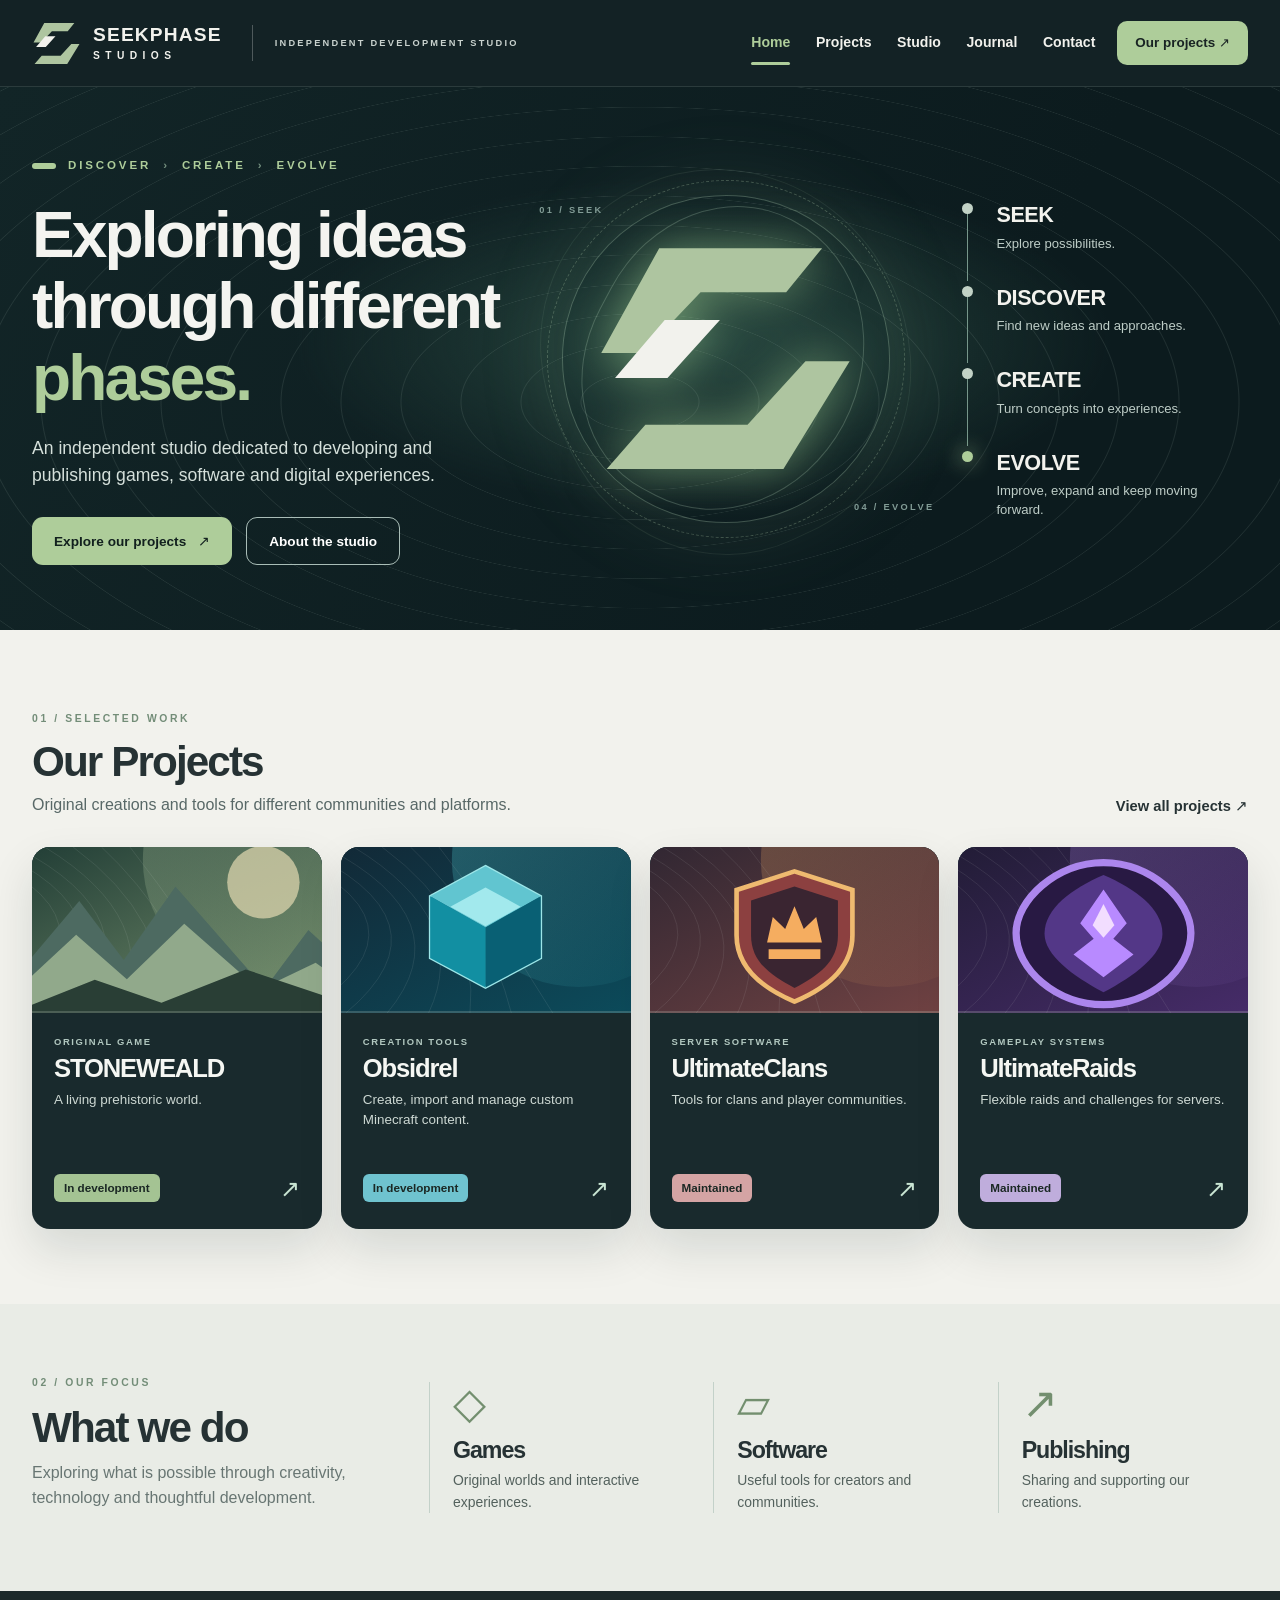
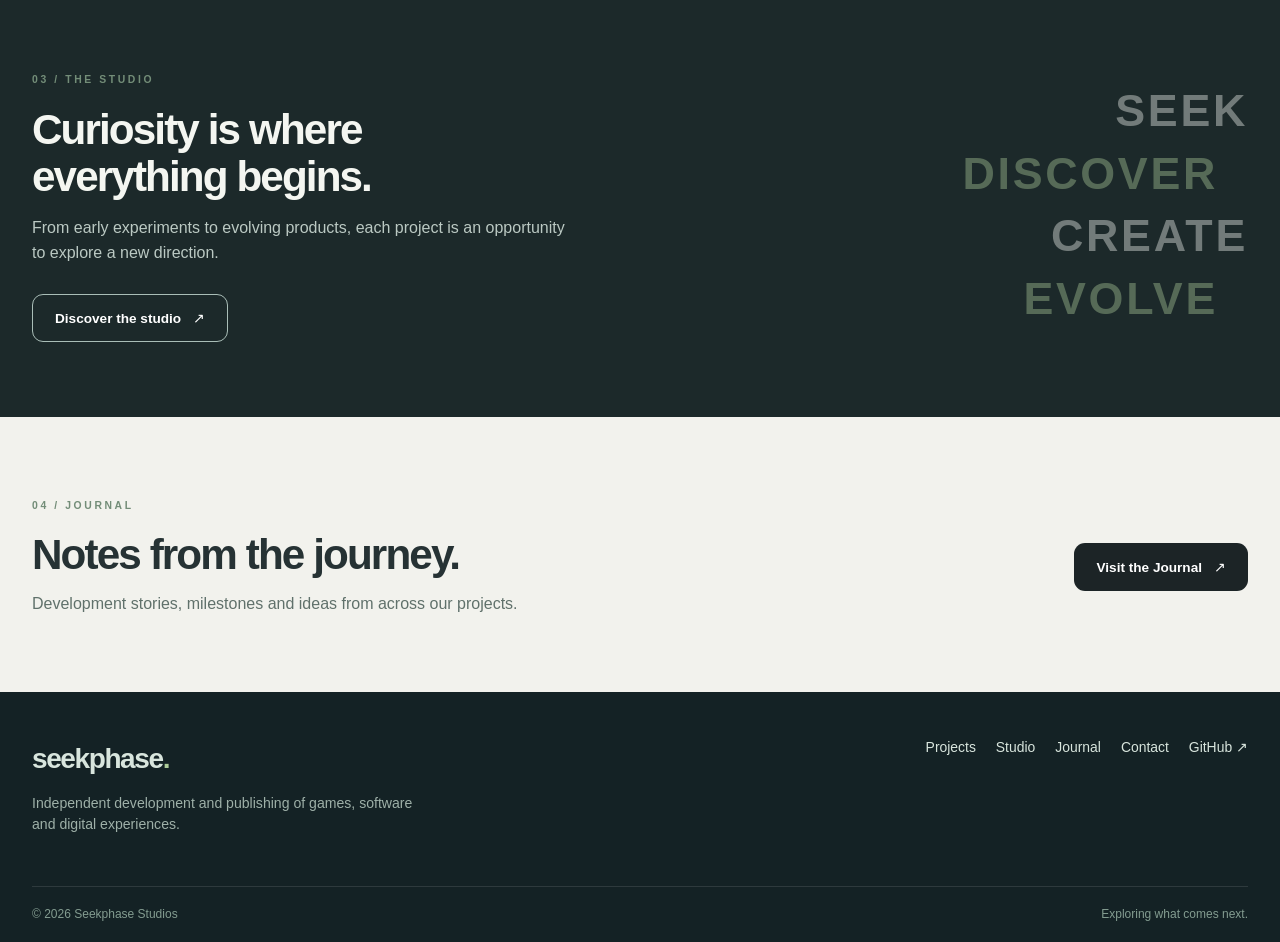
==== index.html @ a2072204 "Build the first Seekphase portfolio website" ====
<!doctype html>
<html lang="en">
<head>
  <meta charset="utf-8">
  <meta name="viewport" content="width=device-width, initial-scale=1">
  <meta name="theme-color" content="#1C2426">
  <meta name="description" content="Seekphase Studios is an independent studio developing and publishing games, software and digital experiences.">
  <title>Independent Game & Software Studio | Seekphase Studios</title>
  <link rel="icon" href="assets/icons/seekphase-mark.svg" type="image/svg+xml">
  <link rel="stylesheet" href="assets/css/style.css">
  <link rel="stylesheet" href="assets/css/animations.css">
  <link rel="stylesheet" href="assets/css/responsive.css">
  <script src="assets/js/main.js" defer></script>
</head>
<body>
  <a class="skip-link" href="#main">Skip to main content</a>
  <header class="site-header">
    <div class="container header-inner">
      <a class="brand" href="index.html" aria-label="Seekphase Studios — Home">
        <img class="brand-mark" src="assets/icons/seekphase-mark.svg" alt="" width="48" height="48">
        <span class="brand-type"><strong>SEEKPHASE</strong><small>STUDIOS</small></span>
      </a>
      <span class="header-divider" aria-hidden="true"></span>
      <span class="header-caption">INDEPENDENT DEVELOPMENT STUDIO</span>
      <button class="menu-toggle" type="button" aria-controls="site-navigation" aria-expanded="false" aria-label="Open navigation"><span></span><span></span><span></span></button>
      <nav id="site-navigation" class="site-nav" aria-label="Primary">
        <a href="index.html" aria-current="page">Home</a>
        <a href="projects.html" >Projects</a>
        <a href="studio.html" >Studio</a>
        <a href="journal.html" >Journal</a>
        <a href="contact.html" >Contact</a>
      </nav>
      <a class="header-action" href="projects.html">Our projects <span aria-hidden="true">↗</span></a>
    </div>
  </header>
  <main id="main"><section class="hero">
 <div class="hero-grid" aria-hidden="true"></div>
 <div class="container hero-inner">
   <div class="hero-copy reveal">
     <div class="eyebrow"><span class="eyebrow-line"></span> DISCOVER <b>›</b> CREATE <b>›</b> EVOLVE</div>
     <h1>Exploring ideas<br>through different<br><em>phases.</em></h1>
     <p>An independent studio dedicated to developing and publishing games, software and digital experiences.</p>
     <div class="button-row"><a class="button button-primary" href="projects.html">Explore our projects <span aria-hidden="true">↗</span></a><a class="button button-outline" href="studio.html">About the studio</a></div>
   </div>
   <div class="hero-art" aria-hidden="true">
     <div class="orbit orbit-one"></div><div class="orbit orbit-two"></div>
     <div class="phase-disc"><div class="phase-ring"></div><img src="assets/icons/seekphase-mark.svg" alt=""></div>
     <span class="hero-coordinate coord-one">01 / SEEK</span><span class="hero-coordinate coord-two">04 / EVOLVE</span>
   </div>
   <div class="hero-steps reveal" aria-label="The Seekphase approach">
     <div class="step"><span class="step-dot"></span><div><strong>SEEK</strong><p>Explore possibilities.</p></div></div>
     <div class="step"><span class="step-dot"></span><div><strong>DISCOVER</strong><p>Find new ideas and approaches.</p></div></div>
     <div class="step"><span class="step-dot"></span><div><strong>CREATE</strong><p>Turn concepts into experiences.</p></div></div>
     <div class="step"><span class="step-dot step-last"></span><div><strong>EVOLVE</strong><p>Improve, expand and keep moving forward.</p></div></div>
   </div>
 </div>
</section>
<section class="section section-light" id="projects">
 <div class="container">
   <div class="section-heading reveal"><div><span class="section-kicker">01 / SELECTED WORK</span><h2>Our Projects</h2><p>Original creations and tools for different communities and platforms.</p></div><a class="text-link" href="projects.html">View all projects <span aria-hidden="true">↗</span></a></div>
   <div class="project-grid"><a class="project-card project-sage reveal" href="projects/stoneweald.html" aria-label="Explore STONEWEALD">
  <div class="project-art"><img src="assets/images/stoneweald.svg" alt="" loading="lazy" width="640" height="320"></div>
  <div class="project-info"><div class="project-label">Original game</div><h3>STONEWEALD</h3><p>A living prehistoric world.</p><div class="project-meta"><span class="project-status">In development</span><span class="project-arrow" aria-hidden="true">↗</span></div></div>
</a>
<a class="project-card project-cyan reveal" href="projects/obsidrel.html" aria-label="Explore Obsidrel">
  <div class="project-art"><img src="assets/images/obsidrel.svg" alt="" loading="lazy" width="640" height="320"></div>
  <div class="project-info"><div class="project-label">Creation tools</div><h3>Obsidrel</h3><p>Create, import and manage custom Minecraft content.</p><div class="project-meta"><span class="project-status">In development</span><span class="project-arrow" aria-hidden="true">↗</span></div></div>
</a>
<a class="project-card project-red reveal" href="projects/ultimateclans.html" aria-label="Explore UltimateClans">
  <div class="project-art"><img src="assets/images/ultimateclans.svg" alt="" loading="lazy" width="640" height="320"></div>
  <div class="project-info"><div class="project-label">Server software</div><h3>UltimateClans</h3><p>Tools for clans and player communities.</p><div class="project-meta"><span class="project-status">Maintained</span><span class="project-arrow" aria-hidden="true">↗</span></div></div>
</a>
<a class="project-card project-violet reveal" href="projects/ultimateraids.html" aria-label="Explore UltimateRaids">
  <div class="project-art"><img src="assets/images/ultimateraids.svg" alt="" loading="lazy" width="640" height="320"></div>
  <div class="project-info"><div class="project-label">Gameplay systems</div><h3>UltimateRaids</h3><p>Flexible raids and challenges for servers.</p><div class="project-meta"><span class="project-status">Maintained</span><span class="project-arrow" aria-hidden="true">↗</span></div></div>
</a></div>
 </div>
</section>
<section class="section focus-section"><div class="container focus-grid">
  <div class="focus-intro reveal"><span class="section-kicker">02 / OUR FOCUS</span><h2>What we do</h2><p>Exploring what is possible through creativity, technology and thoughtful development.</p></div>
  <div class="focus-item reveal"><span class="focus-icon" aria-hidden="true">◇</span><h3>Games</h3><p>Original worlds and interactive experiences.</p></div>
  <div class="focus-item reveal"><span class="focus-icon" aria-hidden="true">▱</span><h3>Software</h3><p>Useful tools for creators and communities.</p></div>
  <div class="focus-item reveal"><span class="focus-icon" aria-hidden="true">↗</span><h3>Publishing</h3><p>Sharing and supporting our creations.</p></div>
 </div></section>
<section class="section studio-preview"><div class="container studio-preview-inner reveal"><div><span class="section-kicker">03 / THE STUDIO</span><h2>Curiosity is where<br>everything begins.</h2><p>From early experiments to evolving products, each project is an opportunity to explore a new direction.</p><a class="button button-outline light-outline" href="studio.html">Discover the studio <span aria-hidden="true">↗</span></a></div><div class="studio-pattern" aria-hidden="true"><span>SEEK</span><span>DISCOVER</span><span>CREATE</span><span>EVOLVE</span></div></div></section>
<section class="section section-light journal-teaser"><div class="container reveal"><span class="section-kicker">04 / JOURNAL</span><div class="teaser-row"><div><h2>Notes from the journey.</h2><p>Development stories, milestones and ideas from across our projects.</p></div><a class="button button-dark" href="journal.html">Visit the Journal <span aria-hidden="true">↗</span></a></div></div></section></main>
  <footer class="site-footer">
    <div class="container footer-inner">
      <div><a class="footer-brand" href="index.html">seekphase<span>.</span></a><p>Independent development and publishing of games, software and digital experiences.</p></div>
      <div class="footer-links"><a href="projects.html">Projects</a><a href="studio.html">Studio</a><a href="journal.html">Journal</a><a href="contact.html">Contact</a><a href="https://github.com/AntzBR" target="_blank" rel="noopener noreferrer">GitHub ↗</a></div>
    </div>
    <div class="container footer-bottom"><span>© <span data-year>2026</span> Seekphase Studios</span><span>Exploring what comes next.</span></div>
  </footer>
</body>
</html>
---- assets/css/style.css ----
/* Seekphase Studios — Editorial Tech, first draft */
:root{color-scheme:light;--ink:#1c2426;--dark:#111d20;--surface:#303b3b;--mint:#aecd9a;--mint-soft:#c6d9b6;--paper:#f2f2ed;--paper-deep:#e9ede7;--muted:#aebbb5;--text:#263234;--line:rgba(36,55,52,.16);--radius:18px;--shadow:0 20px 45px rgba(12,29,29,.12);font-family:"Inter","Segoe UI",Arial,sans-serif;font-synthesis:none}
*{box-sizing:border-box}html{scroll-behavior:smooth}body{margin:0;min-width:320px;background:var(--paper);color:var(--text);line-height:1.55}img{display:block;max-width:100%}a{color:inherit;text-decoration:none}button{font:inherit}a:focus-visible,button:focus-visible{outline:3px solid #8abc84;outline-offset:4px}h1,h2,h3,p{margin-top:0}h1,h2,h3{line-height:1.12;letter-spacing:-.045em}h1{font-size:clamp(2.8rem,5vw,5.3rem)}h2{font-size:clamp(2rem,3.3vw,3.5rem)}h3{font-size:1.45rem}.container{width:min(100% - 64px,1460px);margin-inline:auto}.skip-link{position:absolute;z-index:200;top:-100px;left:16px;background:#fff;padding:12px}.skip-link:focus{top:8px}
.site-header{position:relative;z-index:30;background:#132225;color:var(--paper);border-bottom:1px solid rgba(210,233,221,.12)}.header-inner{display:flex;align-items:center;min-height:86px;gap:22px}.brand{display:flex;align-items:center;gap:12px;flex:none}.brand-mark{width:49px;height:49px}.brand-type{display:flex;flex-direction:column;line-height:1}.brand-type strong{font-size:clamp(1rem,1.5vw,1.55rem);font-weight:780;letter-spacing:.06em}.brand-type small{letter-spacing:.53em;margin-top:7px;font-weight:600;font-size:.64rem}.header-divider{width:1px;height:36px;background:#ffffff40;margin-left:8px}.header-caption{font-size:.58rem;font-weight:650;letter-spacing:.24em;color:#c9d2ce;white-space:nowrap;margin-right:auto}.site-nav{display:flex;gap:clamp(12px,2vw,32px);align-items:center}.site-nav a{font-size:.88rem;font-weight:650;position:relative;padding:32px 0}.site-nav a[aria-current="page"]{color:var(--mint)}.site-nav a[aria-current="page"]::after{position:absolute;content:"";bottom:21px;left:0;right:0;height:3px;background:var(--mint);border-radius:4px}.site-nav a:hover{color:var(--mint-soft)}.header-action{flex:none;border-radius:10px;background:var(--mint);padding:12px 18px;color:#192323;font-weight:750;font-size:.84rem}.header-action:hover,.button-primary:hover{background:#cce8b6}.menu-toggle{display:none;border:1px solid #68817b;background:transparent;color:#fff;border-radius:8px;width:44px;height:44px;align-items:center;justify-content:center;flex-direction:column;gap:5px;cursor:pointer}.menu-toggle span{width:19px;height:2px;background:#e9efea}
.hero{position:relative;background:radial-gradient(ellipse at 55% 47%,#27473f 0%,transparent 41%),linear-gradient(115deg,#122527,#0c1b1e 74%);color:var(--paper);overflow:hidden}.hero-grid{position:absolute;inset:0;opacity:.12;background-image:repeating-radial-gradient(ellipse at 50% 58%,transparent 0,transparent 58px,#b2c7bc 59px,transparent 60px)}.hero-inner{display:grid;grid-template-columns:1.08fr 1.02fr .72fr;min-height:530px;align-items:center;gap:20px;position:relative;padding-block:65px}.hero-copy{z-index:1}.eyebrow,.section-kicker{display:inline-flex;gap:12px;align-items:center;font-size:.72rem;letter-spacing:.25em;font-weight:800;color:var(--mint);text-transform:uppercase}.eyebrow b{color:#738f7e}.eyebrow-line{width:24px;height:6px;background:var(--mint);border-radius:8px}.hero h1{margin:23px 0 20px;color:#f4f4f0;max-width:670px;white-space:nowrap}.hero h1 em{font-style:normal;color:var(--mint)}.hero-copy>p{max-width:560px;font-size:1.1rem;line-height:1.55;color:#d5e0db}.button-row{display:flex;gap:14px;flex-wrap:wrap;margin-top:28px}.button{min-height:48px;display:inline-flex;align-items:center;justify-content:center;gap:12px;border-radius:11px;padding:12px 22px;font-size:.85rem;font-weight:750;transition:transform .18s,background .18s,border-color .18s}.button:hover{transform:translateY(-2px)}.button-primary{background:var(--mint);color:#12201e}.button-outline{border:1px solid #a9bdb7;color:#fff}.button-outline:hover{background:#ffffff18}.button-dark{background:var(--ink);color:#fff}.button-dark:hover{background:#344946}.hero-art{min-height:410px;position:relative;display:grid;place-items:center}.phase-disc{width:min(95%,390px);aspect-ratio:1;display:grid;place-items:center;position:relative;transform:rotate(-8deg)}.phase-disc::before{content:"";position:absolute;inset:8%;border:1px solid rgba(199,230,196,.28);border-radius:50%;box-shadow:0 0 90px #9ab89225}.phase-disc img{width:68%;height:auto;filter:drop-shadow(0 0 24px #9dce9192);transform:rotate(8deg)}.phase-ring{position:absolute;width:92%;aspect-ratio:1;border-radius:50%;border:1px dashed #a6c5a44f}.orbit{position:absolute;border:1px solid #afceb844;border-radius:48% 52% 50% 46%;width:65%;height:75%;transform:rotate(28deg)}.orbit-two{transform:rotate(-25deg);width:87%;height:94%;opacity:.36}.hero-coordinate{position:absolute;letter-spacing:.25em;color:#829c96;font-size:.58rem;font-weight:700}.coord-one{top:12%;left:5%}.coord-two{right:0;bottom:12%}.hero-steps{z-index:2;margin-left:8px;display:grid;gap:0}.step{position:relative;display:grid;grid-template-columns:18px 1fr;gap:16px;padding-bottom:28px}.step::before{content:"";position:absolute;left:5px;top:14px;bottom:0;width:1px;background:#76968a}.step:last-child{padding-bottom:0}.step:last-child::before{display:none}.step-dot{width:11px;height:11px;background:#c2d2c6;border-radius:50%;margin-top:5px;position:relative;z-index:1}.step-last{background:var(--mint);box-shadow:0 0 20px var(--mint)}.step strong{font-size:1.35rem;letter-spacing:-.02em}.step p{margin:2px 0 0;color:#becdc7;font-size:.82rem;line-height:1.45}
.section{padding-block:75px}.section-light{background:var(--paper)}.section-heading{display:flex;align-items:end;justify-content:space-between;gap:28px;margin-bottom:29px}.section-kicker{color:#738d78;font-size:.65rem}.section-heading h2{margin:8px 0}.section-heading p{margin:0;color:#586867}.text-link{font-size:.92rem;font-weight:750;white-space:nowrap}.text-link:hover{color:#527b5b}.project-grid{display:grid;grid-template-columns:repeat(4,minmax(0,1fr));gap:19px}.project-card{background:#192a2d;color:#f5f7f3;border-radius:var(--radius);overflow:hidden;box-shadow:var(--shadow);transition:transform .25s,box-shadow .25s;display:flex;flex-direction:column}.project-card:hover{transform:translateY(-6px);box-shadow:0 25px 55px #0a242536}.project-art{aspect-ratio:1.75;overflow:hidden;background:#274045}.project-art img{width:100%;height:100%;object-fit:cover;transition:transform .4s}.project-card:hover .project-art img{transform:scale(1.045)}.project-info{padding:22px;display:flex;flex-direction:column;flex:1}.project-label{letter-spacing:.17em;text-transform:uppercase;color:#b2c8c0;font-size:.59rem;font-weight:800}.project-info h3{font-size:clamp(1.3rem,2vw,1.9rem);margin:5px 0 7px}.project-info p{font-size:.84rem;color:#cdd8d3;line-height:1.5;min-height:50px}.project-meta{display:flex;justify-content:space-between;align-items:center;margin-top:auto;padding-top:16px}.project-status{border-radius:6px;background:#a4c393;color:#1b2824;font-weight:750;font-size:.73rem;padding:5px 10px}.project-arrow{font-size:1.5rem;color:#c9e5d3}.project-cyan .project-status{background:#6fc3cf}.project-red .project-status{background:#d4a4a4}.project-violet .project-status{background:#bfaddc}
.focus-section{padding-block:65px;background:#e9ece6}.focus-grid{display:grid;grid-template-columns:1.45fr repeat(3,1fr);gap:34px;align-items:center}.focus-intro h2{margin:10px 0}.focus-intro p{max-width:320px;color:#687673}.focus-item{border-left:1px solid #c3d1c9;padding-left:23px}.focus-icon{display:block;color:#738f6f;font-size:2.7rem;line-height:1;margin-bottom:12px}.focus-item h3{margin-bottom:7px}.focus-item p{font-size:.87rem;color:#53615d;margin:0}.studio-preview{background:#1c292a;color:#f4f6f1}.studio-preview-inner{display:grid;grid-template-columns:1fr 1fr;gap:70px;align-items:center}.studio-preview h2{margin:15px 0}.studio-preview p{max-width:540px;color:#bbc9c3}.light-outline{margin-top:13px}.studio-pattern{display:flex;flex-direction:column;gap:18px;text-align:right;font-size:clamp(1.8rem,3.5vw,3.5rem);font-weight:800;letter-spacing:.06em;line-height:1;opacity:.4}.studio-pattern span:nth-child(even){color:var(--mint);transform:translateX(-30px)}.teaser-row{display:flex;align-items:center;justify-content:space-between;gap:24px}.teaser-row h2{margin:14px 0}.teaser-row p{margin-bottom:0;color:#60716b}.page-hero{background:linear-gradient(125deg,#15292b,#142021);color:#f4f7f2;padding:90px 0 85px;position:relative;overflow:hidden}.page-hero::after{content:"";pointer-events:none;position:absolute;right:-100px;top:-270px;width:660px;height:660px;border:1px solid #bad8b733;border-radius:50%;box-shadow:0 0 0 90px #bad8b70a,0 0 0 180px #bad8b707}.page-hero h1{margin:18px 0 16px;max-width:900px}.page-hero p{color:#cfdbd4;max-width:720px;font-size:1.16rem}.editorial-layout,.detail-grid{display:grid;grid-template-columns:.9fr 1.1fr;gap:9%;align-items:start}.editorial-content p{font-size:1.08rem;color:#51625b;line-height:1.8}.process-section{background:#e4ebe3}.process-grid{display:grid;grid-template-columns:repeat(4,1fr);gap:18px}.process-card{border:1px solid #bfcfc2;border-radius:14px;background:#f1f5ef;padding:27px}.process-card>span{font-size:.8rem;color:#577760;font-weight:800}.process-card h3{margin:18px 0 12px}.process-card p{margin:0;color:#596c63}.note-line{color:#65746f;font-size:.83rem;border-top:1px solid var(--line);margin-top:35px;padding-top:18px}.empty-state{text-align:center;max-width:700px;margin-inline:auto;padding-block:25px}.empty-marker{display:block;font-size:3rem;color:#78917b}.empty-state h2{margin:12px 0}.empty-state p{color:#586d63;line-height:1.8}.empty-state .button{margin-top:16px}.contact-layout{display:grid;grid-template-columns:1fr 1fr;gap:60px;align-items:center}.contact-layout h2{margin:12px 0}.contact-layout p{color:#5f7169}.contact-card{background:#e7eee5;border:1px solid #bacdbd;border-radius:18px;padding:35px;display:flex;justify-content:space-between;gap:25px;align-items:center;transition:transform .2s}.contact-card:hover{transform:translateY(-3px)}.contact-card h3{margin:12px 0}.contact-card p{margin:0}.contact-arrow{font-size:2rem;color:#587359}.not-found{min-height:55vh;display:flex;align-items:center}.not-found .button{margin-top:10px}.back-link{display:block;color:#bcd9c2;margin-bottom:30px;font-weight:700}.detail-hero{display:grid;grid-template-columns:1fr 1fr;gap:50px;align-items:center;position:relative;z-index:1}.detail-art{border-radius:18px;width:100%;box-shadow:0 25px 45px #0004}.detail-status{display:inline-flex;background:#aeca9d;color:#162625;border-radius:7px;padding:6px 13px;font-size:.8rem;font-weight:800}.detail-grid h2{max-width:470px}.detail-body{color:#52655e;font-size:1.14rem;line-height:1.8}.topic-row{display:flex;gap:8px;flex-wrap:wrap;margin:25px 0}.topic-chip{font-size:.79rem;border:1px solid #bfcdc1;border-radius:30px;padding:6px 13px;color:#4f655a}.detail-grid .button{margin-top:20px}
.site-footer{background:#142225;color:#d8e5dd;padding-block:45px 18px}.footer-inner{display:flex;justify-content:space-between;gap:40px;padding-bottom:50px}.footer-brand{font-weight:800;letter-spacing:-.05em;font-size:1.75rem}.footer-brand span{color:var(--mint)}.footer-inner p{max-width:390px;margin:12px 0 0;color:#9eb0a8;font-size:.88rem}.footer-links{display:flex;align-items:flex-start;flex-wrap:wrap;gap:20px;font-size:.87rem}.footer-links a:hover{color:var(--mint)}.footer-bottom{display:flex;justify-content:space-between;color:#839c90;font-size:.75rem;border-top:1px solid #ffffff1c;padding-top:18px}
---- assets/css/animations.css ----
.reveal{opacity:0;transform:translateY(20px);transition:opacity .7s ease,transform .7s cubic-bezier(.2,.7,.2,1)}.reveal.is-visible{opacity:1;transform:none}.phase-disc{animation:phaseFloat 8s ease-in-out infinite}.orbit-one{animation:orbitDrift 24s linear infinite}.orbit-two{animation:orbitDrift 31s linear infinite reverse}@keyframes phaseFloat{0%,100%{translate:0 0}50%{translate:0 -12px}}@keyframes orbitDrift{from{rotate:0deg}to{rotate:360deg}}@media(prefers-reduced-motion:reduce){html{scroll-behavior:auto}*,*::before,*::after{animation-duration:.01ms!important;animation-iteration-count:1!important;transition-duration:.01ms!important}.reveal{opacity:1;transform:none}}
---- assets/css/responsive.css ----
@media(max-width:1230px){.header-caption,.header-divider{display:none}.header-inner{gap:18px}.site-nav{margin-left:auto}.hero-inner{grid-template-columns:1.15fr .95fr;gap:16px}.hero-steps{grid-column:1/-1;display:grid;grid-template-columns:repeat(4,1fr);margin:15px 0 0;gap:10px}.step{padding-bottom:0}.step::before{display:none}.project-grid{grid-template-columns:repeat(2,minmax(0,1fr))}.focus-grid{grid-template-columns:repeat(2,1fr)}.focus-intro{grid-column:1/-1}.focus-item:first-of-type{border-left:0;padding-left:0}}
@media(max-width:820px){.container{width:min(100% - 36px,1460px)}.header-inner{min-height:74px}.brand-mark{width:40px;height:40px}.brand-type strong{font-size:1.2rem}.brand-type small{font-size:.52rem}.header-action{margin-left:auto;padding:10px;font-size:.76rem}.menu-toggle{display:flex;order:4}.site-nav{position:absolute;left:0;right:0;top:100%;display:none;background:#132225;padding:14px 18px 20px;box-shadow:0 15px 20px #0004;flex-direction:column;gap:0;align-items:stretch}.site-nav.is-open{display:flex}.site-nav a{padding:12px 14px;border-bottom:1px solid #ffffff16}.site-nav a[aria-current="page"]::after{display:none}.hero-inner{grid-template-columns:1fr;min-height:auto;padding-block:70px 45px}.hero h1{white-space:normal}.hero-art{min-height:320px;max-width:440px;width:100%;margin:auto}.hero-steps{grid-column:auto;grid-template-columns:repeat(2,1fr);gap:25px}.step{padding:0}.section{padding-block:55px}.section-heading,.teaser-row{align-items:flex-start;flex-direction:column}.studio-preview-inner,.editorial-layout,.detail-grid,.contact-layout,.detail-hero{grid-template-columns:1fr;gap:35px}.studio-pattern{display:none}.process-grid{grid-template-columns:repeat(2,1fr)}.page-hero{padding-block:65px}.page-hero h1{font-size:clamp(2.6rem,8vw,4.2rem)}.detail-art{max-width:630px}.footer-inner{flex-direction:column}.footer-links{gap:13px 20px}}
@media(max-width:520px){.header-action{display:none}.menu-toggle{margin-left:auto}.hero-inner{padding-top:56px}.hero h1{font-size:clamp(2.4rem,11vw,3.5rem);letter-spacing:-.055em}.hero-copy>p{font-size:1rem}.hero-art{min-height:250px}.hero-steps,.project-grid,.focus-grid,.process-grid{grid-template-columns:1fr}.hero-steps{gap:18px}.step{display:flex;gap:12px}.step strong{font-size:1rem}.project-info p{min-height:auto}.focus-intro{grid-column:auto}.focus-item{border-left:0;border-top:1px solid #c8d5cc;padding:20px 0 0}.button{width:100%}.button-row{gap:10px}.footer-bottom{flex-direction:column;gap:5px}.page-hero p{font-size:1rem}.section-heading p{font-size:.9rem}}
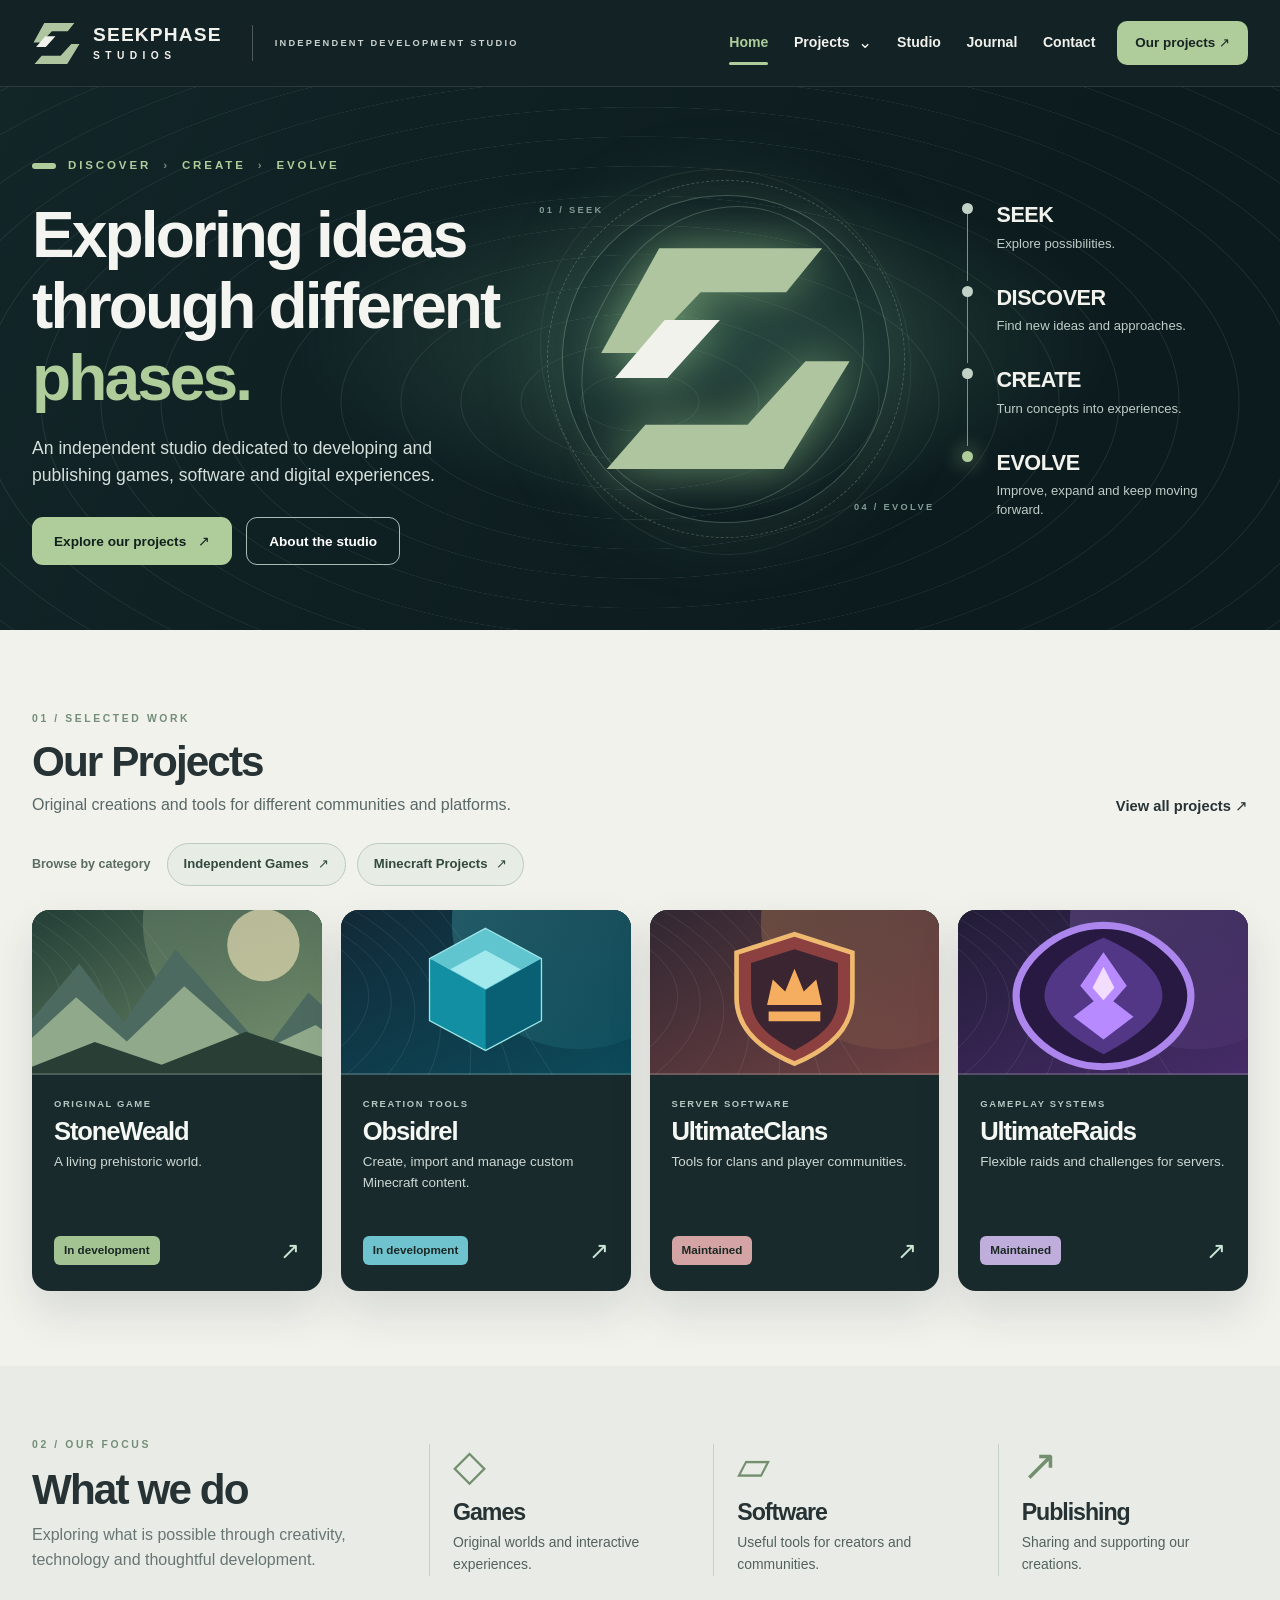
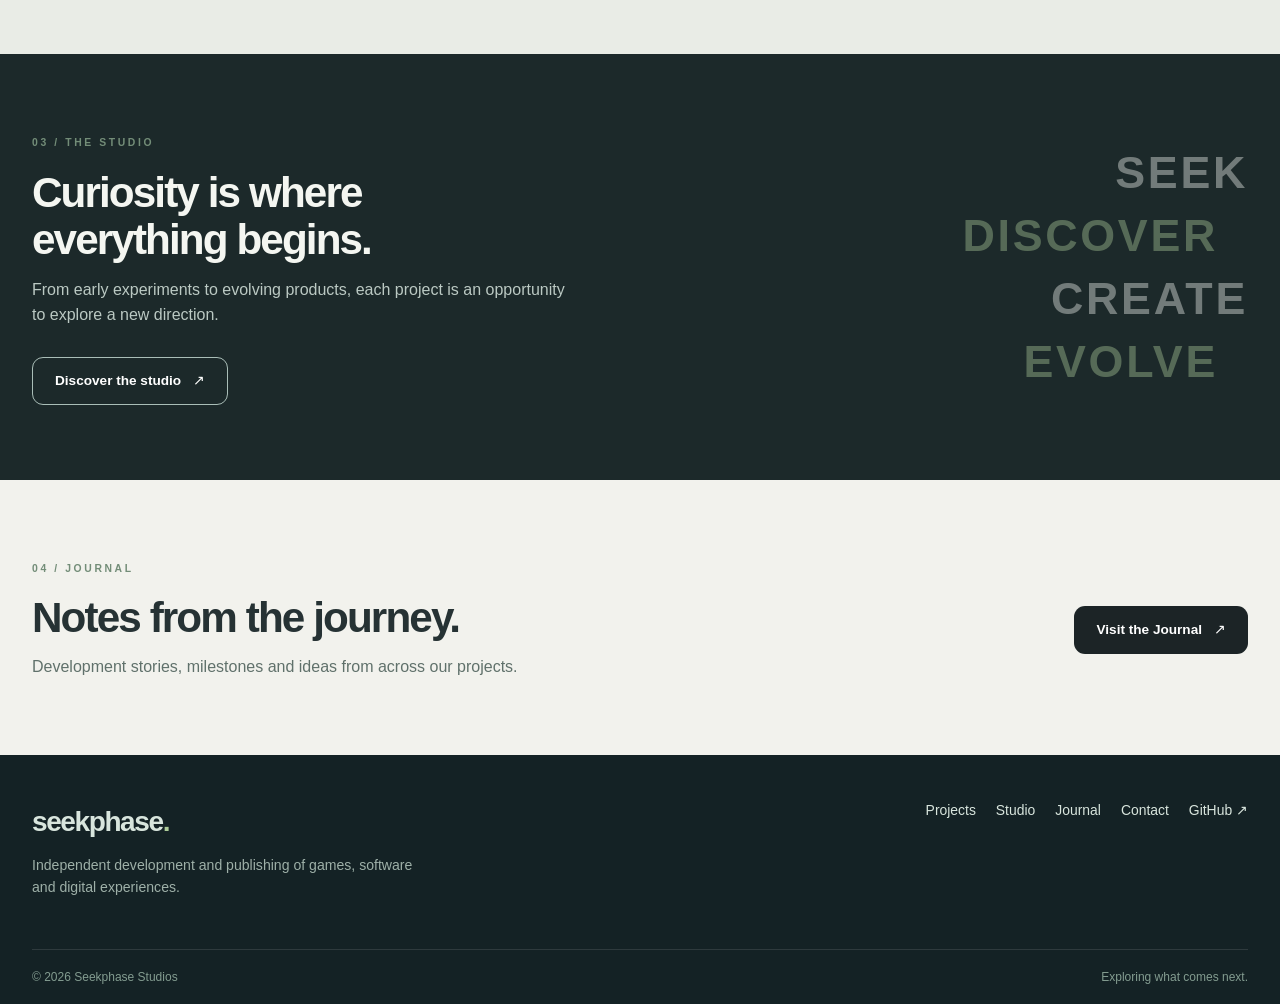
==== commit d63ce788: "Organize project navigation around Minecraft and independent games" ====
--- a/index.html
+++ b/index.html
@@ -25,7 +25,14 @@
       <button class="menu-toggle" type="button" aria-controls="site-navigation" aria-expanded="false" aria-label="Open navigation"><span></span><span></span><span></span></button>
       <nav id="site-navigation" class="site-nav" aria-label="Primary">
         <a href="index.html" aria-current="page">Home</a>
-        <a href="projects.html" >Projects</a>
+        <details class="nav-projects">
+          <summary>Projects <span class="nav-chevron" aria-hidden="true">⌄</span></summary>
+          <div class="projects-submenu">
+            <a href="projects.html">All Projects</a>
+            <a href="projects.html#independent-games">Independent Games</a>
+            <a href="projects.html#minecraft-projects">Minecraft Projects</a>
+          </div>
+        </details>
         <a href="studio.html" >Studio</a>
         <a href="journal.html" >Journal</a>
         <a href="contact.html" >Contact</a>
@@ -58,9 +65,14 @@
 <section class="section section-light" id="projects">
  <div class="container">
    <div class="section-heading reveal"><div><span class="section-kicker">01 / SELECTED WORK</span><h2>Our Projects</h2><p>Original creations and tools for different communities and platforms.</p></div><a class="text-link" href="projects.html">View all projects <span aria-hidden="true">↗</span></a></div>
-   <div class="project-grid"><a class="project-card project-sage reveal" href="projects/stoneweald.html" aria-label="Explore STONEWEALD">
+   <div class="home-category-links reveal" aria-label="Explore project categories">
+    <span>Browse by category</span>
+    <a href="projects.html#independent-games">Independent Games <span aria-hidden="true">↗</span></a>
+    <a href="projects.html#minecraft-projects">Minecraft Projects <span aria-hidden="true">↗</span></a>
+   </div>
+   <div class="project-grid"><a class="project-card project-sage reveal" href="projects/stoneweald.html" aria-label="Explore StoneWeald">
   <div class="project-art"><img src="assets/images/stoneweald.svg" alt="" loading="lazy" width="640" height="320"></div>
-  <div class="project-info"><div class="project-label">Original game</div><h3>STONEWEALD</h3><p>A living prehistoric world.</p><div class="project-meta"><span class="project-status">In development</span><span class="project-arrow" aria-hidden="true">↗</span></div></div>
+  <div class="project-info"><div class="project-label">Original game</div><h3>StoneWeald</h3><p>A living prehistoric world.</p><div class="project-meta"><span class="project-status">In development</span><span class="project-arrow" aria-hidden="true">↗</span></div></div>
 </a>
 <a class="project-card project-cyan reveal" href="projects/obsidrel.html" aria-label="Explore Obsidrel">
   <div class="project-art"><img src="assets/images/obsidrel.svg" alt="" loading="lazy" width="640" height="320"></div>
--- a/assets/css/style.css
+++ b/assets/css/style.css
@@ -6,3 +6,35 @@
 .section{padding-block:75px}.section-light{background:var(--paper)}.section-heading{display:flex;align-items:end;justify-content:space-between;gap:28px;margin-bottom:29px}.section-kicker{color:#738d78;font-size:.65rem}.section-heading h2{margin:8px 0}.section-heading p{margin:0;color:#586867}.text-link{font-size:.92rem;font-weight:750;white-space:nowrap}.text-link:hover{color:#527b5b}.project-grid{display:grid;grid-template-columns:repeat(4,minmax(0,1fr));gap:19px}.project-card{background:#192a2d;color:#f5f7f3;border-radius:var(--radius);overflow:hidden;box-shadow:var(--shadow);transition:transform .25s,box-shadow .25s;display:flex;flex-direction:column}.project-card:hover{transform:translateY(-6px);box-shadow:0 25px 55px #0a242536}.project-art{aspect-ratio:1.75;overflow:hidden;background:#274045}.project-art img{width:100%;height:100%;object-fit:cover;transition:transform .4s}.project-card:hover .project-art img{transform:scale(1.045)}.project-info{padding:22px;display:flex;flex-direction:column;flex:1}.project-label{letter-spacing:.17em;text-transform:uppercase;color:#b2c8c0;font-size:.59rem;font-weight:800}.project-info h3{font-size:clamp(1.3rem,2vw,1.9rem);margin:5px 0 7px}.project-info p{font-size:.84rem;color:#cdd8d3;line-height:1.5;min-height:50px}.project-meta{display:flex;justify-content:space-between;align-items:center;margin-top:auto;padding-top:16px}.project-status{border-radius:6px;background:#a4c393;color:#1b2824;font-weight:750;font-size:.73rem;padding:5px 10px}.project-arrow{font-size:1.5rem;color:#c9e5d3}.project-cyan .project-status{background:#6fc3cf}.project-red .project-status{background:#d4a4a4}.project-violet .project-status{background:#bfaddc}
 .focus-section{padding-block:65px;background:#e9ece6}.focus-grid{display:grid;grid-template-columns:1.45fr repeat(3,1fr);gap:34px;align-items:center}.focus-intro h2{margin:10px 0}.focus-intro p{max-width:320px;color:#687673}.focus-item{border-left:1px solid #c3d1c9;padding-left:23px}.focus-icon{display:block;color:#738f6f;font-size:2.7rem;line-height:1;margin-bottom:12px}.focus-item h3{margin-bottom:7px}.focus-item p{font-size:.87rem;color:#53615d;margin:0}.studio-preview{background:#1c292a;color:#f4f6f1}.studio-preview-inner{display:grid;grid-template-columns:1fr 1fr;gap:70px;align-items:center}.studio-preview h2{margin:15px 0}.studio-preview p{max-width:540px;color:#bbc9c3}.light-outline{margin-top:13px}.studio-pattern{display:flex;flex-direction:column;gap:18px;text-align:right;font-size:clamp(1.8rem,3.5vw,3.5rem);font-weight:800;letter-spacing:.06em;line-height:1;opacity:.4}.studio-pattern span:nth-child(even){color:var(--mint);transform:translateX(-30px)}.teaser-row{display:flex;align-items:center;justify-content:space-between;gap:24px}.teaser-row h2{margin:14px 0}.teaser-row p{margin-bottom:0;color:#60716b}.page-hero{background:linear-gradient(125deg,#15292b,#142021);color:#f4f7f2;padding:90px 0 85px;position:relative;overflow:hidden}.page-hero::after{content:"";pointer-events:none;position:absolute;right:-100px;top:-270px;width:660px;height:660px;border:1px solid #bad8b733;border-radius:50%;box-shadow:0 0 0 90px #bad8b70a,0 0 0 180px #bad8b707}.page-hero h1{margin:18px 0 16px;max-width:900px}.page-hero p{color:#cfdbd4;max-width:720px;font-size:1.16rem}.editorial-layout,.detail-grid{display:grid;grid-template-columns:.9fr 1.1fr;gap:9%;align-items:start}.editorial-content p{font-size:1.08rem;color:#51625b;line-height:1.8}.process-section{background:#e4ebe3}.process-grid{display:grid;grid-template-columns:repeat(4,1fr);gap:18px}.process-card{border:1px solid #bfcfc2;border-radius:14px;background:#f1f5ef;padding:27px}.process-card>span{font-size:.8rem;color:#577760;font-weight:800}.process-card h3{margin:18px 0 12px}.process-card p{margin:0;color:#596c63}.note-line{color:#65746f;font-size:.83rem;border-top:1px solid var(--line);margin-top:35px;padding-top:18px}.empty-state{text-align:center;max-width:700px;margin-inline:auto;padding-block:25px}.empty-marker{display:block;font-size:3rem;color:#78917b}.empty-state h2{margin:12px 0}.empty-state p{color:#586d63;line-height:1.8}.empty-state .button{margin-top:16px}.contact-layout{display:grid;grid-template-columns:1fr 1fr;gap:60px;align-items:center}.contact-layout h2{margin:12px 0}.contact-layout p{color:#5f7169}.contact-card{background:#e7eee5;border:1px solid #bacdbd;border-radius:18px;padding:35px;display:flex;justify-content:space-between;gap:25px;align-items:center;transition:transform .2s}.contact-card:hover{transform:translateY(-3px)}.contact-card h3{margin:12px 0}.contact-card p{margin:0}.contact-arrow{font-size:2rem;color:#587359}.not-found{min-height:55vh;display:flex;align-items:center}.not-found .button{margin-top:10px}.back-link{display:block;color:#bcd9c2;margin-bottom:30px;font-weight:700}.detail-hero{display:grid;grid-template-columns:1fr 1fr;gap:50px;align-items:center;position:relative;z-index:1}.detail-art{border-radius:18px;width:100%;box-shadow:0 25px 45px #0004}.detail-status{display:inline-flex;background:#aeca9d;color:#162625;border-radius:7px;padding:6px 13px;font-size:.8rem;font-weight:800}.detail-grid h2{max-width:470px}.detail-body{color:#52655e;font-size:1.14rem;line-height:1.8}.topic-row{display:flex;gap:8px;flex-wrap:wrap;margin:25px 0}.topic-chip{font-size:.79rem;border:1px solid #bfcdc1;border-radius:30px;padding:6px 13px;color:#4f655a}.detail-grid .button{margin-top:20px}
 .site-footer{background:#142225;color:#d8e5dd;padding-block:45px 18px}.footer-inner{display:flex;justify-content:space-between;gap:40px;padding-bottom:50px}.footer-brand{font-weight:800;letter-spacing:-.05em;font-size:1.75rem}.footer-brand span{color:var(--mint)}.footer-inner p{max-width:390px;margin:12px 0 0;color:#9eb0a8;font-size:.88rem}.footer-links{display:flex;align-items:flex-start;flex-wrap:wrap;gap:20px;font-size:.87rem}.footer-links a:hover{color:var(--mint)}.footer-bottom{display:flex;justify-content:space-between;color:#839c90;font-size:.75rem;border-top:1px solid #ffffff1c;padding-top:18px}
+
+/* Projects navigation — grouped by ecosystem, with no framework dependency. */
+.site-nav .nav-projects{position:relative;display:flex;align-items:center;align-self:stretch}
+.site-nav .nav-projects summary{display:flex;align-items:center;gap:8px;cursor:pointer;padding:32px 0;list-style:none;font-size:.88rem;font-weight:650;user-select:none}
+.site-nav .nav-projects summary::-webkit-details-marker{display:none}
+.site-nav .nav-projects summary::marker{content:""}
+.site-nav .nav-projects summary:hover,.site-nav .nav-projects[open] summary,.site-nav .nav-projects.is-current summary{color:var(--mint)}
+.site-nav .nav-projects.is-current summary::after{content:"";position:absolute;bottom:21px;left:0;right:0;height:3px;background:var(--mint);border-radius:4px}
+.site-nav .nav-projects .nav-chevron{font-size:1.05rem;line-height:1;display:inline-block;transition:transform .2s ease}
+.site-nav .nav-projects[open] .nav-chevron{transform:rotate(180deg)}
+.site-nav .projects-submenu{position:absolute;z-index:50;top:calc(100% - 5px);left:-18px;min-width:245px;padding:9px;background:#1b3030;border:1px solid #527369;border-radius:12px;box-shadow:0 15px 40px rgba(3,18,19,.3)}
+.site-nav .projects-submenu a{display:block;padding:11px 13px;border-radius:7px;font-size:.85rem;font-weight:600;color:#e6eee9;white-space:nowrap}
+.site-nav .projects-submenu a:hover,.site-nav .projects-submenu a:focus-visible{background:#314b41;color:var(--mint-soft)}
+.site-nav .projects-submenu a::after{display:none!important}
+.project-category-nav{display:flex;gap:12px;flex-wrap:wrap;margin:0 0 42px}
+.project-category-nav a,.home-category-links a{display:inline-flex;align-items:center;gap:9px;border:1px solid #bbcabe;border-radius:999px;padding:10px 16px;background:#e7ece5;color:#33493e;font-size:.82rem;font-weight:750;transition:background .2s,border-color .2s,transform .2s}
+.project-category-nav a:hover,.home-category-links a:hover{background:#d7e5d5;border-color:#7f9e85;transform:translateY(-1px)}
+.project-category{scroll-margin-top:26px}
+.project-category+.project-category{margin-top:60px;padding-top:56px;border-top:1px solid #cbd5cb}
+.category-heading{display:flex;align-items:end;justify-content:space-between;gap:22px;margin-bottom:25px}
+.category-heading h2{margin:8px 0 10px}
+.category-heading p{color:#5c6e64;margin:0;max-width:650px}
+.category-count{white-space:nowrap;color:#788a7d;font-size:.68rem;letter-spacing:.18em;font-weight:800}
+.project-category--minecraft .category-grid{grid-template-columns:repeat(3,minmax(0,1fr))}
+.project-category--independent .category-grid{grid-template-columns:1fr}
+.project-category--independent .project-card{display:grid;grid-template-columns:1.1fr .9fr;min-height:300px}
+.project-category--independent .project-art{height:100%;aspect-ratio:auto}
+.project-category--independent .project-info{justify-content:center;padding:32px}
+.project-category--independent .project-info h3{font-size:clamp(1.6rem,2.5vw,2.5rem)}
+.project-category--independent .project-info p{min-height:0}
+.home-category-links{display:flex;gap:11px;align-items:center;flex-wrap:wrap;margin:-4px 0 24px}
+.home-category-links>span{font-size:.78rem;color:#5a6c62;margin-right:5px;font-weight:650}
--- a/assets/css/responsive.css
+++ b/assets/css/responsive.css
@@ -1,3 +1,15 @@
 @media(max-width:1230px){.header-caption,.header-divider{display:none}.header-inner{gap:18px}.site-nav{margin-left:auto}.hero-inner{grid-template-columns:1.15fr .95fr;gap:16px}.hero-steps{grid-column:1/-1;display:grid;grid-template-columns:repeat(4,1fr);margin:15px 0 0;gap:10px}.step{padding-bottom:0}.step::before{display:none}.project-grid{grid-template-columns:repeat(2,minmax(0,1fr))}.focus-grid{grid-template-columns:repeat(2,1fr)}.focus-intro{grid-column:1/-1}.focus-item:first-of-type{border-left:0;padding-left:0}}
 @media(max-width:820px){.container{width:min(100% - 36px,1460px)}.header-inner{min-height:74px}.brand-mark{width:40px;height:40px}.brand-type strong{font-size:1.2rem}.brand-type small{font-size:.52rem}.header-action{margin-left:auto;padding:10px;font-size:.76rem}.menu-toggle{display:flex;order:4}.site-nav{position:absolute;left:0;right:0;top:100%;display:none;background:#132225;padding:14px 18px 20px;box-shadow:0 15px 20px #0004;flex-direction:column;gap:0;align-items:stretch}.site-nav.is-open{display:flex}.site-nav a{padding:12px 14px;border-bottom:1px solid #ffffff16}.site-nav a[aria-current="page"]::after{display:none}.hero-inner{grid-template-columns:1fr;min-height:auto;padding-block:70px 45px}.hero h1{white-space:normal}.hero-art{min-height:320px;max-width:440px;width:100%;margin:auto}.hero-steps{grid-column:auto;grid-template-columns:repeat(2,1fr);gap:25px}.step{padding:0}.section{padding-block:55px}.section-heading,.teaser-row{align-items:flex-start;flex-direction:column}.studio-preview-inner,.editorial-layout,.detail-grid,.contact-layout,.detail-hero{grid-template-columns:1fr;gap:35px}.studio-pattern{display:none}.process-grid{grid-template-columns:repeat(2,1fr)}.page-hero{padding-block:65px}.page-hero h1{font-size:clamp(2.6rem,8vw,4.2rem)}.detail-art{max-width:630px}.footer-inner{flex-direction:column}.footer-links{gap:13px 20px}}
 @media(max-width:520px){.header-action{display:none}.menu-toggle{margin-left:auto}.hero-inner{padding-top:56px}.hero h1{font-size:clamp(2.4rem,11vw,3.5rem);letter-spacing:-.055em}.hero-copy>p{font-size:1rem}.hero-art{min-height:250px}.hero-steps,.project-grid,.focus-grid,.process-grid{grid-template-columns:1fr}.hero-steps{gap:18px}.step{display:flex;gap:12px}.step strong{font-size:1rem}.project-info p{min-height:auto}.focus-intro{grid-column:auto}.focus-item{border-left:0;border-top:1px solid #c8d5cc;padding:20px 0 0}.button{width:100%}.button-row{gap:10px}.footer-bottom{flex-direction:column;gap:5px}.page-hero p{font-size:1rem}.section-heading p{font-size:.9rem}}
+
+@media(max-width:1230px){.project-category--minecraft .category-grid{grid-template-columns:repeat(2,minmax(0,1fr))}}
+@media(max-width:820px){
+.site-nav .nav-projects{display:block;align-self:auto;width:100%}
+.site-nav .nav-projects summary{padding:12px 14px;border-bottom:1px solid #ffffff16;justify-content:space-between}
+.site-nav .nav-projects.is-current summary::after{display:none}
+.site-nav .projects-submenu{position:static;min-width:0;margin:6px 0 10px 12px;padding:2px 7px;box-shadow:none;background:#1d3131;border-color:#35574b}
+.site-nav .projects-submenu a{padding:10px 12px;border-bottom:0;white-space:normal}
+.project-category--independent .project-card{grid-template-columns:1fr}
+.project-category--independent .project-art{height:auto;aspect-ratio:1.75}
+}
+@media(max-width:520px){.project-category--minecraft .category-grid{grid-template-columns:1fr}.category-heading{align-items:flex-start;flex-direction:column;gap:12px}.project-category+.project-category{margin-top:42px;padding-top:38px}.home-category-links{align-items:stretch;flex-direction:column}.home-category-links a{justify-content:space-between}}
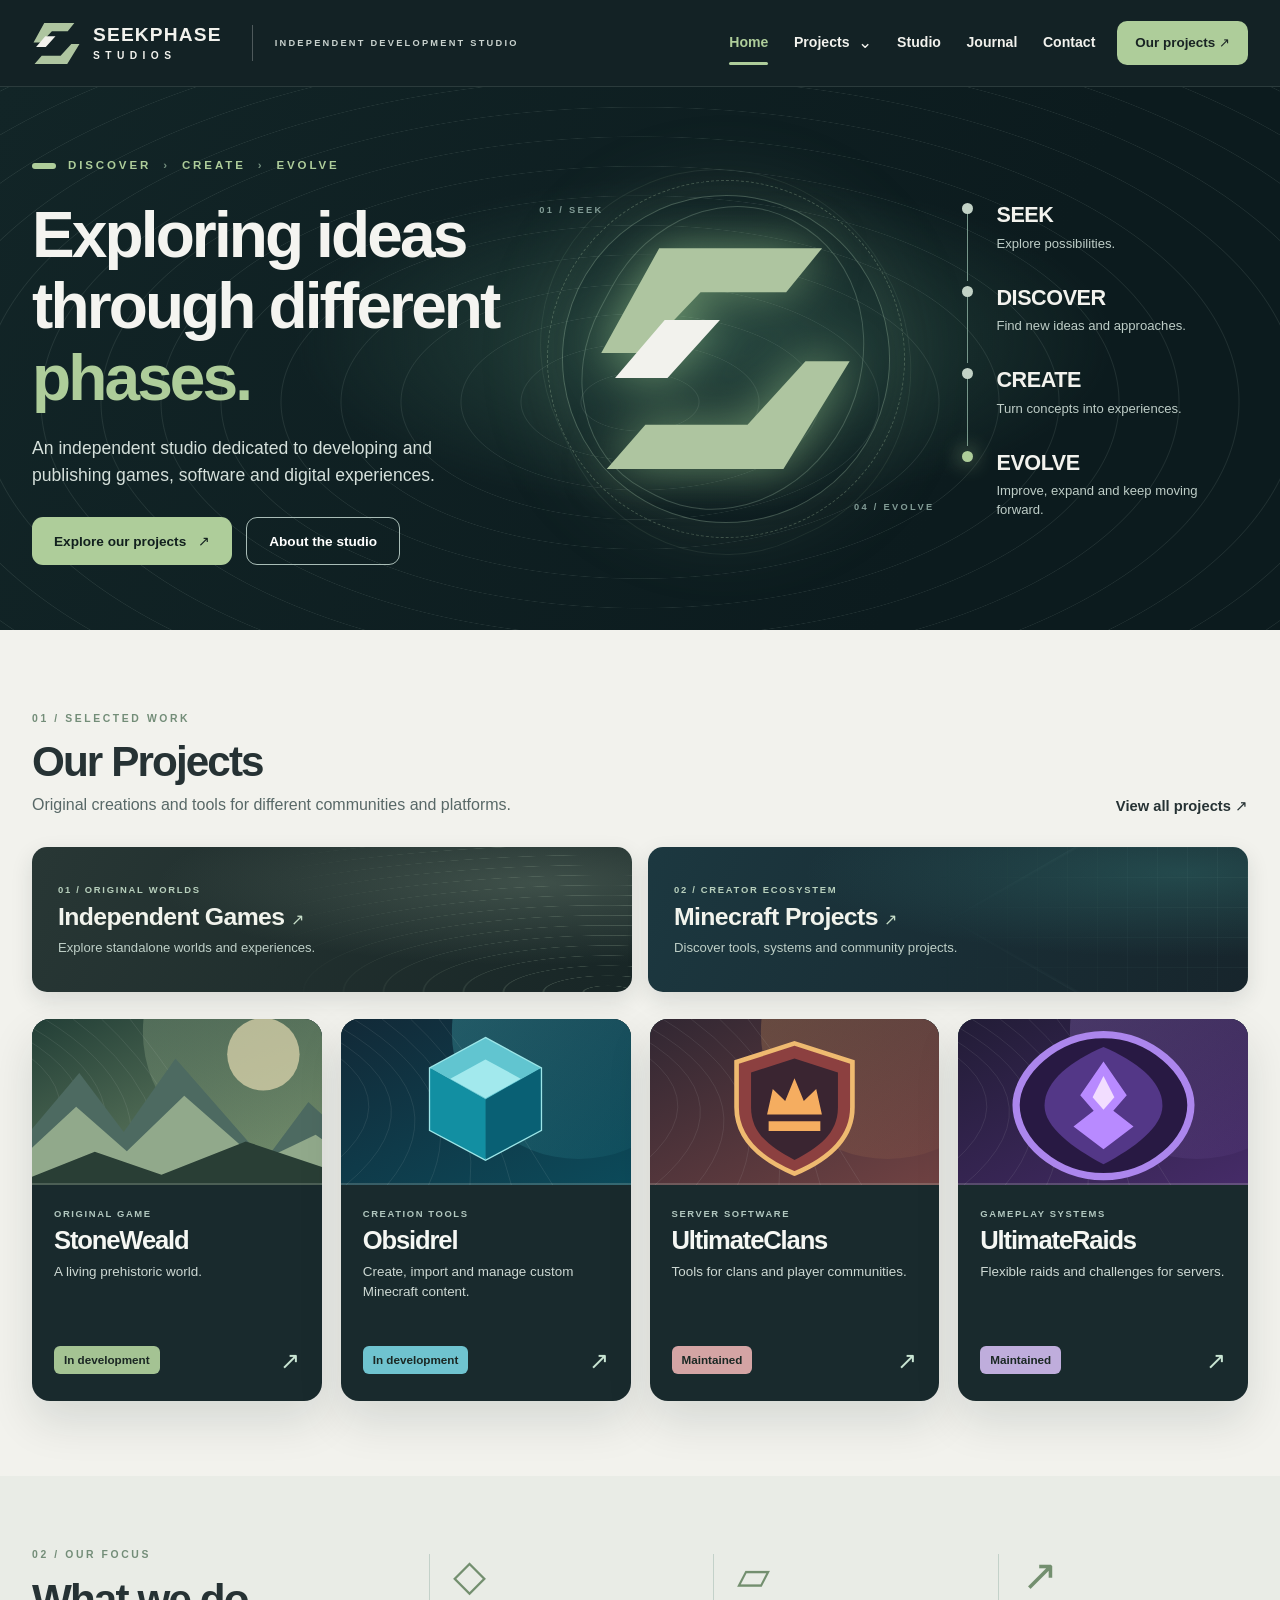
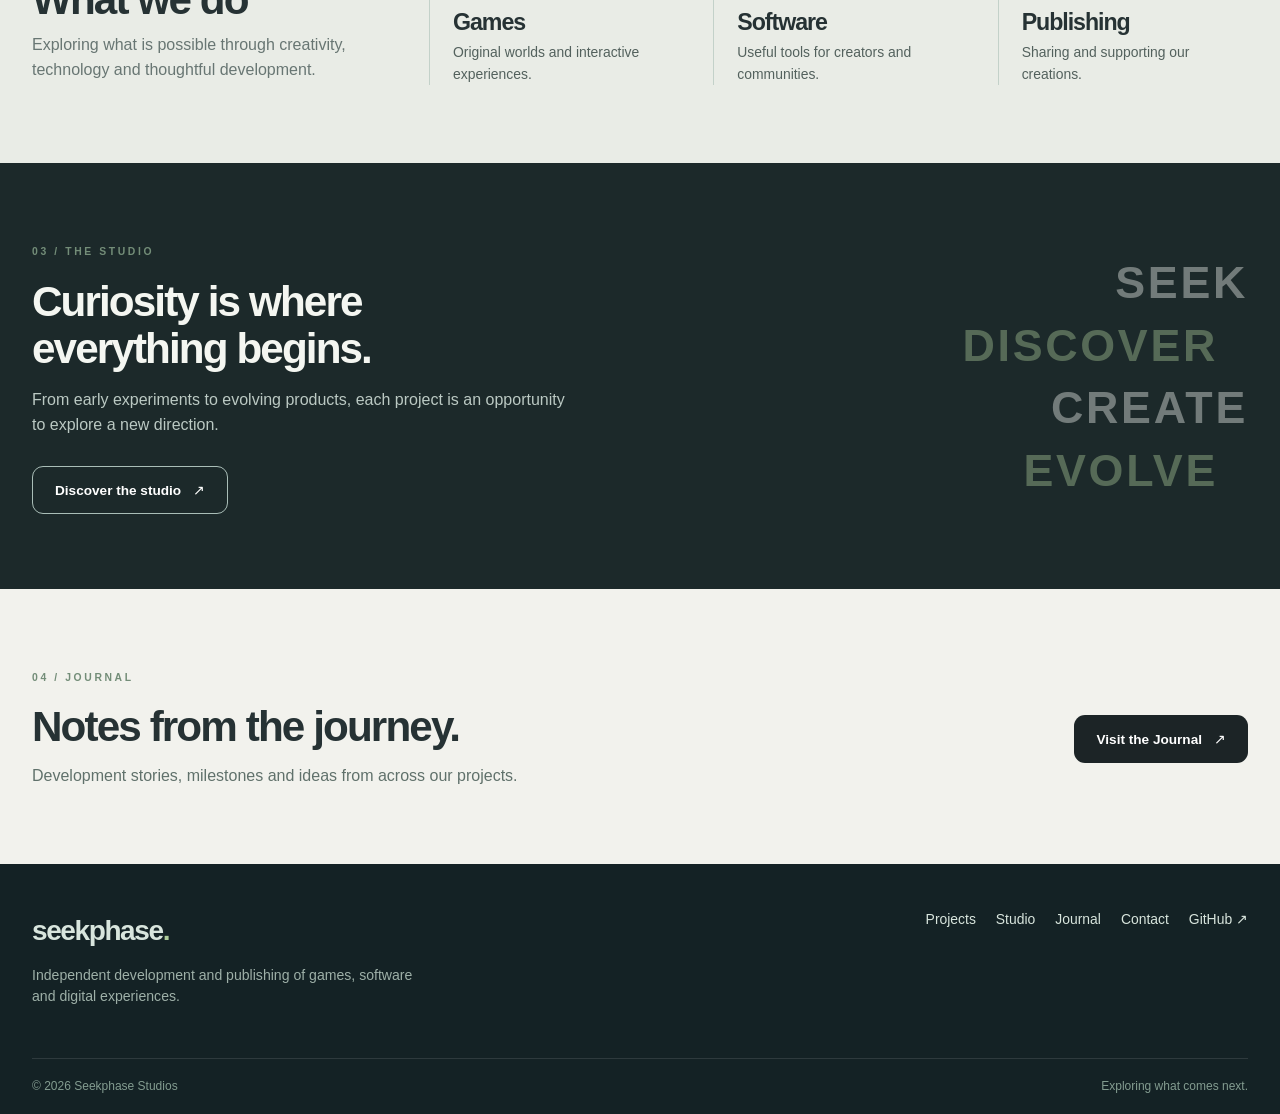
==== commit 5cec2f59: "Give Minecraft and independent games distinct portfolio presentations" ====
--- a/index.html
+++ b/index.html
@@ -65,11 +65,24 @@
 <section class="section section-light" id="projects">
  <div class="container">
    <div class="section-heading reveal"><div><span class="section-kicker">01 / SELECTED WORK</span><h2>Our Projects</h2><p>Original creations and tools for different communities and platforms.</p></div><a class="text-link" href="projects.html">View all projects <span aria-hidden="true">↗</span></a></div>
-   <div class="home-category-links reveal" aria-label="Explore project categories">
-    <span>Browse by category</span>
-    <a href="projects.html#independent-games">Independent Games <span aria-hidden="true">↗</span></a>
-    <a href="projects.html#minecraft-projects">Minecraft Projects <span aria-hidden="true">↗</span></a>
-   </div>
+   <nav class="home-category-showcase reveal" aria-label="Explore project categories">
+    <a class="category-path category-path--independent" href="projects.html#independent-games">
+      <span class="category-path-art category-path-art--horizon" aria-hidden="true"></span>
+      <span class="category-path-copy">
+        <span class="category-path-eyebrow">01 / ORIGINAL WORLDS</span>
+        <strong>Independent Games <span aria-hidden="true">↗</span></strong>
+        <span>Explore standalone worlds and experiences.</span>
+      </span>
+    </a>
+    <a class="category-path category-path--minecraft" href="projects.html#minecraft-projects">
+      <span class="category-path-art category-path-art--grid" aria-hidden="true"></span>
+      <span class="category-path-copy">
+        <span class="category-path-eyebrow">02 / CREATOR ECOSYSTEM</span>
+        <strong>Minecraft Projects <span aria-hidden="true">↗</span></strong>
+        <span>Discover tools, systems and community projects.</span>
+      </span>
+    </a>
+  </nav>
    <div class="project-grid"><a class="project-card project-sage reveal" href="projects/stoneweald.html" aria-label="Explore StoneWeald">
   <div class="project-art"><img src="assets/images/stoneweald.svg" alt="" loading="lazy" width="640" height="320"></div>
   <div class="project-info"><div class="project-label">Original game</div><h3>StoneWeald</h3><p>A living prehistoric world.</p><div class="project-meta"><span class="project-status">In development</span><span class="project-arrow" aria-hidden="true">↗</span></div></div>
--- a/assets/css/style.css
+++ b/assets/css/style.css
@@ -38,3 +38,35 @@
 .project-category--independent .project-info p{min-height:0}
 .home-category-links{display:flex;gap:11px;align-items:center;flex-wrap:wrap;margin:-4px 0 24px}
 .home-category-links>span{font-size:.78rem;color:#5a6c62;margin-right:5px;font-weight:650}
+
+/* Portfolio categories: two distinct visual territories within the Seekphase identity. */
+.home-category-showcase{display:grid;grid-template-columns:repeat(2,minmax(0,1fr));gap:16px;margin:0 0 27px}
+.category-path{isolation:isolate;position:relative;overflow:hidden;display:flex;align-items:center;min-height:145px;padding:23px 26px;border-radius:15px;color:#f1f3ec;box-shadow:0 8px 22px rgba(22,41,39,.12);transition:transform .2s ease,box-shadow .2s ease}
+.category-path:hover{transform:translateY(-3px);box-shadow:0 14px 28px rgba(22,41,39,.18)}
+.category-path:focus-visible{outline:3px solid #9fbca4;outline-offset:3px}
+.category-path--independent{background:radial-gradient(ellipse at 84% 25%,#758b7b65,transparent 53%),linear-gradient(115deg,#283735,#182626)}
+.category-path--minecraft{background:radial-gradient(ellipse at 89% 18%,#3d918b50,transparent 50%),linear-gradient(115deg,#1c3840,#17252c)}
+.category-path-copy{position:relative;z-index:1;display:flex;flex-direction:column;align-items:flex-start;gap:6px;max-width:80%}
+.category-path-eyebrow{color:#b8d0bd;font-size:.59rem;letter-spacing:.18em;font-weight:750}
+.category-path-copy strong{display:block;font-size:clamp(1.15rem,2vw,1.55rem);letter-spacing:-.025em;line-height:1.16}
+.category-path-copy strong span{font-size:1rem;color:#c5dcc7}
+.category-path-copy>span:last-child{font-size:.82rem;color:#becfc7;line-height:1.45}
+.category-path-art{pointer-events:none;position:absolute;inset:0;opacity:.54;z-index:0}
+.category-path-art--horizon{background:repeating-radial-gradient(ellipse at 96% 100%,transparent 0 23px,#b6ccb365 24px 25px,transparent 26px 40px);mask-image:linear-gradient(to right,transparent 40%,#000 100%)}
+.category-path-art--grid{background:linear-gradient(30deg,transparent 50%,#9bcac535 50.2%,transparent 51%),linear-gradient(150deg,transparent 50%,#9bcac535 50.2%,transparent 51%),repeating-linear-gradient(0deg,transparent 0 29px,#90c0b43b 30px 31px),repeating-linear-gradient(90deg,transparent 0 29px,#90c0b43b 30px 31px);background-size:100% 100%,100% 100%,30px 30px,30px 30px;mask-image:linear-gradient(to right,transparent 46%,#000 100%)}
+.category-feature{isolation:isolate;position:relative;overflow:hidden;display:grid;grid-template-columns:1.15fr .85fr;align-items:stretch;min-height:286px;border-radius:22px;margin-bottom:20px}
+.category-feature--independent{background:linear-gradient(113deg,#233632 0%,#22352e 57%,#354d44 100%);color:#eff5ee}
+.category-feature--minecraft{background:linear-gradient(115deg,#1c3039 0%,#1a3c42 65%,#215157 100%);color:#eff5f1}
+.category-feature-copy{z-index:2;padding:clamp(30px,4vw,51px);position:relative;display:flex;flex-direction:column;align-items:flex-start}
+.category-feature-kicker{font-size:.68rem;letter-spacing:.23em;font-weight:800;color:#b5cebd}
+.category-feature h2{font-size:clamp(2.05rem,3.2vw,3.35rem);line-height:1.08;margin:12px 0 13px;color:#f3f6f1}
+.category-feature p{font-size:1rem;color:#d1dfd6;max-width:510px;line-height:1.55;margin:0 0 24px}
+.category-feature-footer{margin-top:auto;display:flex;align-items:center;gap:11px;font-size:.79rem;color:#c3d6c8;letter-spacing:.035em;font-weight:650}
+.feature-indicator{width:8px;height:8px;border-radius:50%;background:#b3d7b2;box-shadow:0 0 0 4px rgba(179,215,178,.13)}
+.category-feature-count{padding-left:14px;border-left:1px solid #97b6a369;margin-left:8px;font-size:.68rem;letter-spacing:.13em;white-space:nowrap}
+.category-feature-art{position:absolute;inset:0 0 0 49%;display:grid;place-items:center;pointer-events:none;opacity:.9}
+.category-feature-art::before{content:"";position:absolute;inset:-40px -80px -100px 0;border-radius:50%;border:1px solid rgba(208,228,211,.09);box-shadow:0 0 0 45px rgba(208,228,211,.035),0 0 0 100px rgba(208,228,211,.023)}
+.category-feature-art svg{position:relative;display:block;width:min(100%,570px);height:100%;object-fit:contain}
+.category-feature--minecraft .category-feature-art::before{border-radius:6px;transform:rotate(-22deg)}
+.category-gallery-label{display:flex;justify-content:space-between;gap:12px;color:#65796b;font-size:.68rem;font-weight:800;letter-spacing:.16em;margin:0 0 16px}
+.project-category--minecraft .category-gallery-label{color:#597c7c}
--- a/assets/css/responsive.css
+++ b/assets/css/responsive.css
@@ -13,3 +13,23 @@
 .project-category--independent .project-art{height:auto;aspect-ratio:1.75}
 }
 @media(max-width:520px){.project-category--minecraft .category-grid{grid-template-columns:1fr}.category-heading{align-items:flex-start;flex-direction:column;gap:12px}.project-category+.project-category{margin-top:42px;padding-top:38px}.home-category-links{align-items:stretch;flex-direction:column}.home-category-links a{justify-content:space-between}}
+
+@media(max-width:820px){
+.home-category-showcase{gap:12px}
+.category-path{padding:20px;min-height:150px}
+.category-feature{grid-template-columns:1fr;min-height:260px}
+.category-feature-copy{padding:30px;max-width:76%}
+.category-feature-art{left:38%;opacity:.55}
+.category-feature p{font-size:.94rem}
+}
+@media(max-width:600px){
+.home-category-showcase{grid-template-columns:1fr}
+.category-path{min-height:125px}
+.category-feature{min-height:320px}
+.category-feature-copy{max-width:none;padding:27px}
+.category-feature p{max-width:80%}
+.category-feature-art{left:30%;opacity:.22}
+.category-feature h2{font-size:2.05rem}
+.category-feature-footer{flex-wrap:wrap}
+}
+@media(prefers-reduced-motion:reduce){.category-path{transition:none}}
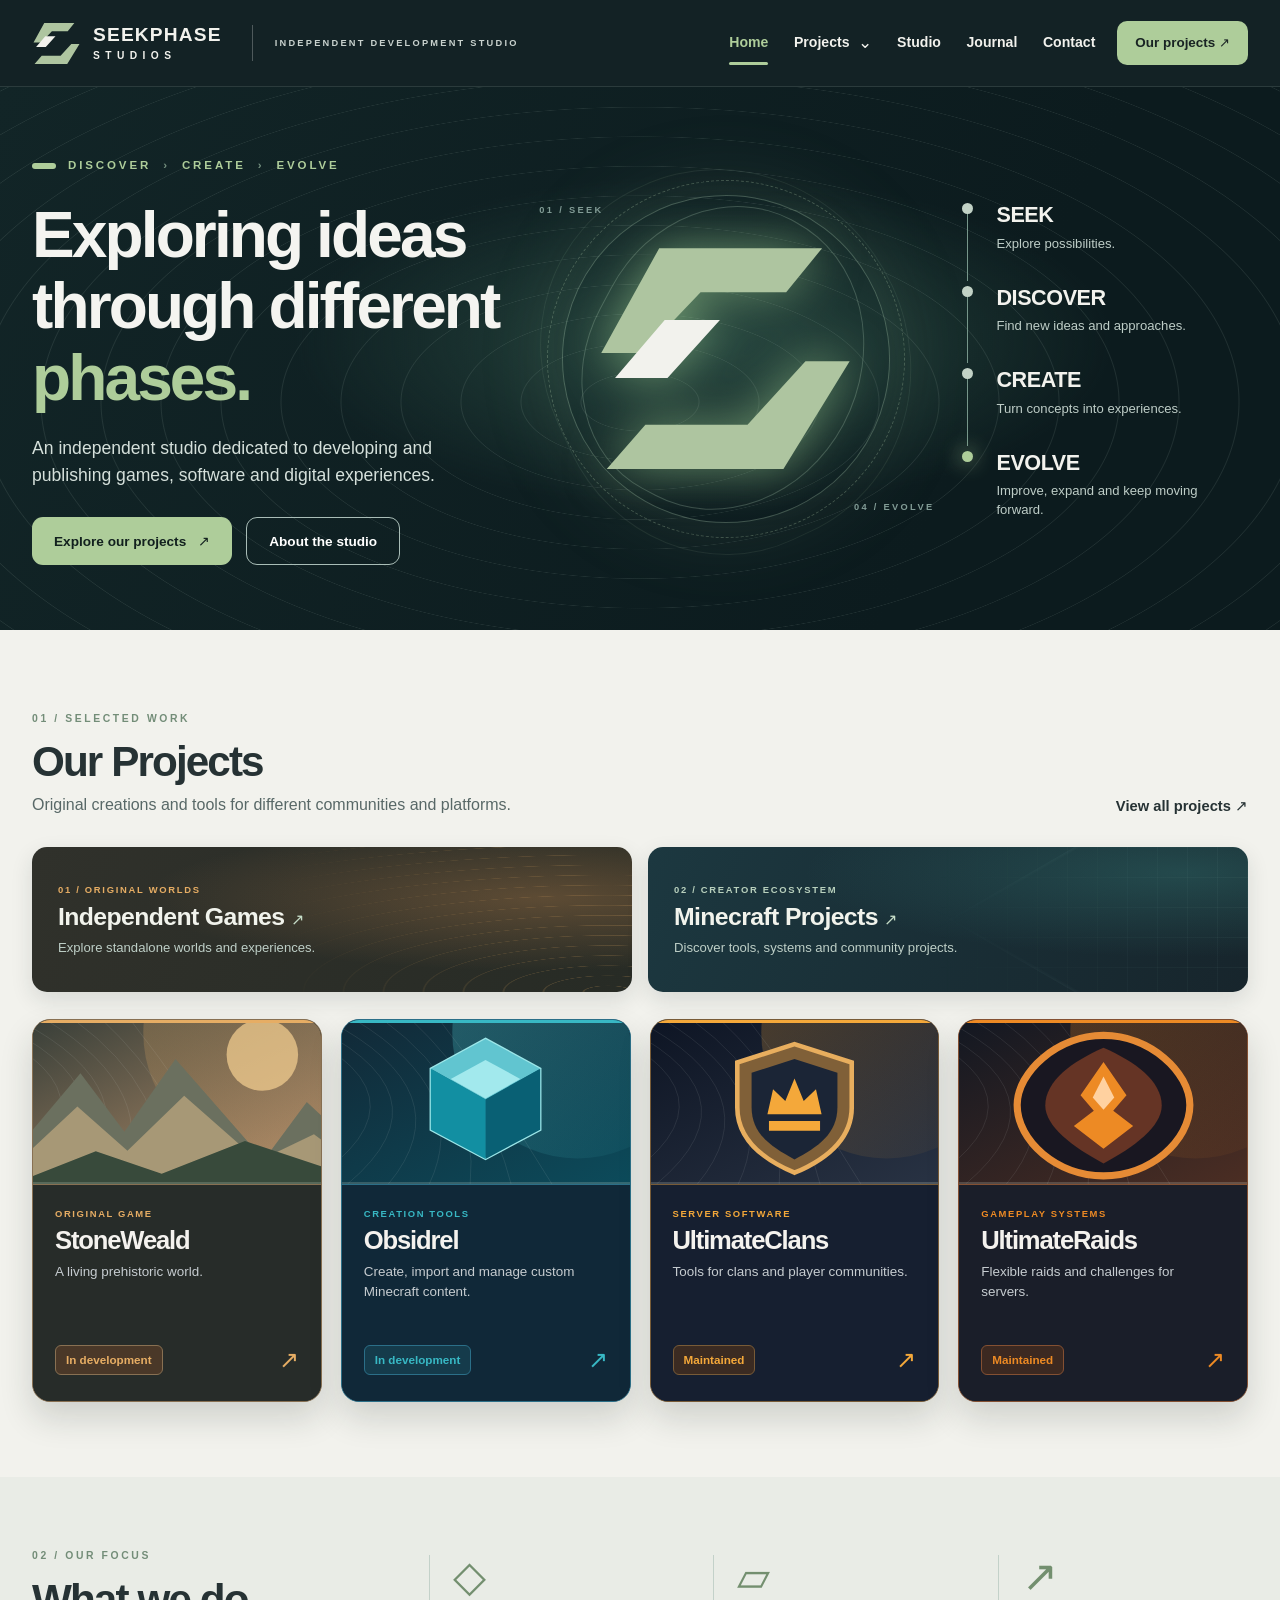
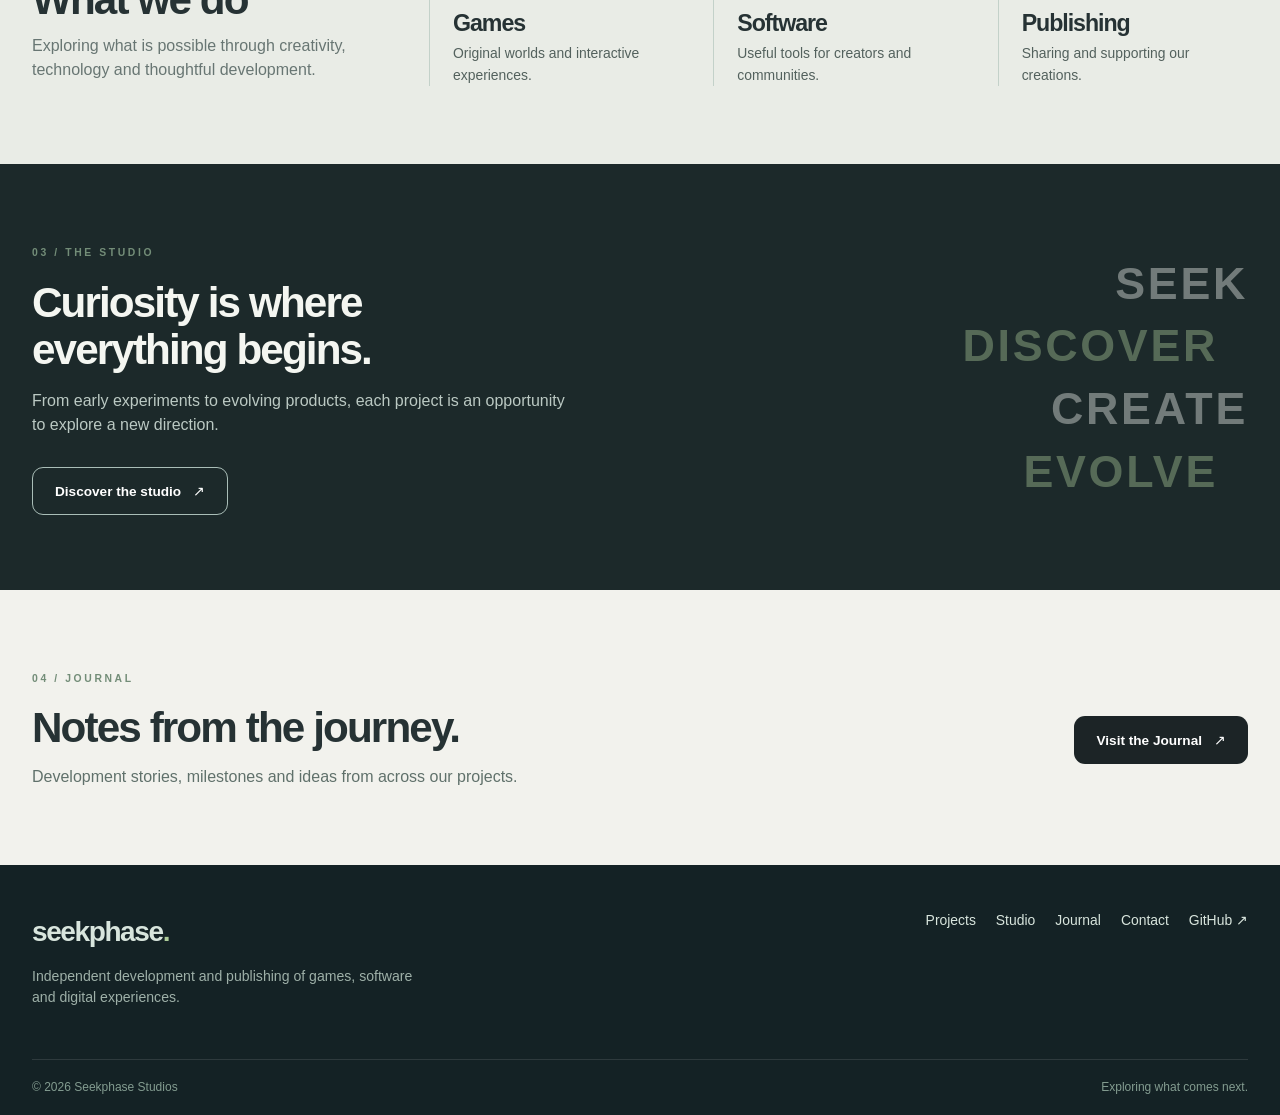
==== commit 4c713aa1: "Create StoneWeald showcase and bring portfolio cards in line with product identities" ====
--- a/index.html
+++ b/index.html
@@ -83,7 +83,7 @@
       </span>
     </a>
   </nav>
-   <div class="project-grid"><a class="project-card project-sage reveal" href="projects/stoneweald.html" aria-label="Explore StoneWeald">
+   <div class="project-grid"><a class="project-card project-stone reveal" href="projects/stoneweald.html" aria-label="Explore StoneWeald">
   <div class="project-art"><img src="assets/images/stoneweald.svg" alt="" loading="lazy" width="640" height="320"></div>
   <div class="project-info"><div class="project-label">Original game</div><h3>StoneWeald</h3><p>A living prehistoric world.</p><div class="project-meta"><span class="project-status">In development</span><span class="project-arrow" aria-hidden="true">↗</span></div></div>
 </a>
@@ -91,11 +91,11 @@
   <div class="project-art"><img src="assets/images/obsidrel.svg" alt="" loading="lazy" width="640" height="320"></div>
   <div class="project-info"><div class="project-label">Creation tools</div><h3>Obsidrel</h3><p>Create, import and manage custom Minecraft content.</p><div class="project-meta"><span class="project-status">In development</span><span class="project-arrow" aria-hidden="true">↗</span></div></div>
 </a>
-<a class="project-card project-red reveal" href="projects/ultimateclans.html" aria-label="Explore UltimateClans">
+<a class="project-card project-gold reveal" href="projects/ultimateclans.html" aria-label="Explore UltimateClans">
   <div class="project-art"><img src="assets/images/ultimateclans.svg" alt="" loading="lazy" width="640" height="320"></div>
   <div class="project-info"><div class="project-label">Server software</div><h3>UltimateClans</h3><p>Tools for clans and player communities.</p><div class="project-meta"><span class="project-status">Maintained</span><span class="project-arrow" aria-hidden="true">↗</span></div></div>
 </a>
-<a class="project-card project-violet reveal" href="projects/ultimateraids.html" aria-label="Explore UltimateRaids">
+<a class="project-card project-ember reveal" href="projects/ultimateraids.html" aria-label="Explore UltimateRaids">
   <div class="project-art"><img src="assets/images/ultimateraids.svg" alt="" loading="lazy" width="640" height="320"></div>
   <div class="project-info"><div class="project-label">Gameplay systems</div><h3>UltimateRaids</h3><p>Flexible raids and challenges for servers.</p><div class="project-meta"><span class="project-status">Maintained</span><span class="project-arrow" aria-hidden="true">↗</span></div></div>
 </a></div>
--- a/assets/css/style.css
+++ b/assets/css/style.css
@@ -70,3 +70,25 @@
 .category-feature--minecraft .category-feature-art::before{border-radius:6px;transform:rotate(-22deg)}
 .category-gallery-label{display:flex;justify-content:space-between;gap:12px;color:#65796b;font-size:.68rem;font-weight:800;letter-spacing:.16em;margin:0 0 16px}
 .project-category--minecraft .category-gallery-label{color:#597c7c}
+
+/* Match the project-card atmosphere to the corresponding product page. */
+.project-grid .project-card{position:relative;border:1px solid var(--brand-line);background:var(--brand-surface);box-shadow:0 16px 33px #19231e29;color:#f4f2ed}
+.project-grid .project-card:before{position:absolute;content:"";z-index:2;top:0;left:0;right:0;height:3px;background:var(--brand-accent)}
+.project-grid .project-card .project-art{position:relative;border-bottom:1px solid var(--brand-line);background:var(--brand-surface)}
+.project-grid .project-card .project-info{background:var(--brand-surface)}
+.project-grid .project-card .project-info h3{color:#f4f2ee}
+.project-grid .project-card .project-info p{color:#c6ccd0}
+.project-grid .project-card .project-label,.project-grid .project-card .project-arrow{color:var(--brand-accent)}
+.project-grid .project-card .project-status{color:var(--brand-accent);background:var(--brand-chip);border:1px solid var(--brand-line)}
+.project-grid .project-card:hover{border-color:var(--brand-accent);box-shadow:0 24px 48px var(--brand-shadow)}
+.project-grid .project-card.project-stone{--brand-accent:#e6ad64;--brand-surface:#272c29;--brand-chip:#4a3828;--brand-line:#887052;--brand-shadow:#49362185}
+.project-grid .project-card.project-cyan{--brand-accent:#38b8c4;--brand-surface:#102838;--brand-chip:#153b4b;--brand-line:#2b6f88;--brand-shadow:#16485b85}
+.project-grid .project-card.project-gold{--brand-accent:#f4a83a;--brand-surface:#161f30;--brand-chip:#3b2b22;--brand-line:#785b37;--brand-shadow:#45301b85}
+.project-grid .project-card.project-ember{--brand-accent:#ed8a24;--brand-surface:#1a1e29;--brand-chip:#3c2921;--brand-line:#845032;--brand-shadow:#52251785}
+.category-path--independent{background:radial-gradient(ellipse at 85% 35%,#a9784868,transparent 55%),linear-gradient(115deg,#30312b,#272b25)}
+.category-path--independent .category-path-eyebrow{color:#e6ad64}
+.category-path--independent .category-path-art--horizon{background:repeating-radial-gradient(ellipse at 96% 100%,transparent 0 23px,#e6ad645f 24px 25px,transparent 26px 40px)}
+.category-feature--independent{background:radial-gradient(ellipse at 85% 50%,#8e6b4563,transparent 47%),linear-gradient(115deg,#292e29,#363127)}
+.category-feature--independent .category-feature-kicker{color:#e6ad64}
+.category-feature--independent .feature-indicator{background:#e6ad64;box-shadow:0 0 0 4px #e6ad6428}
+.category-feature--independent .category-feature-footer{color:#e4c8a3}
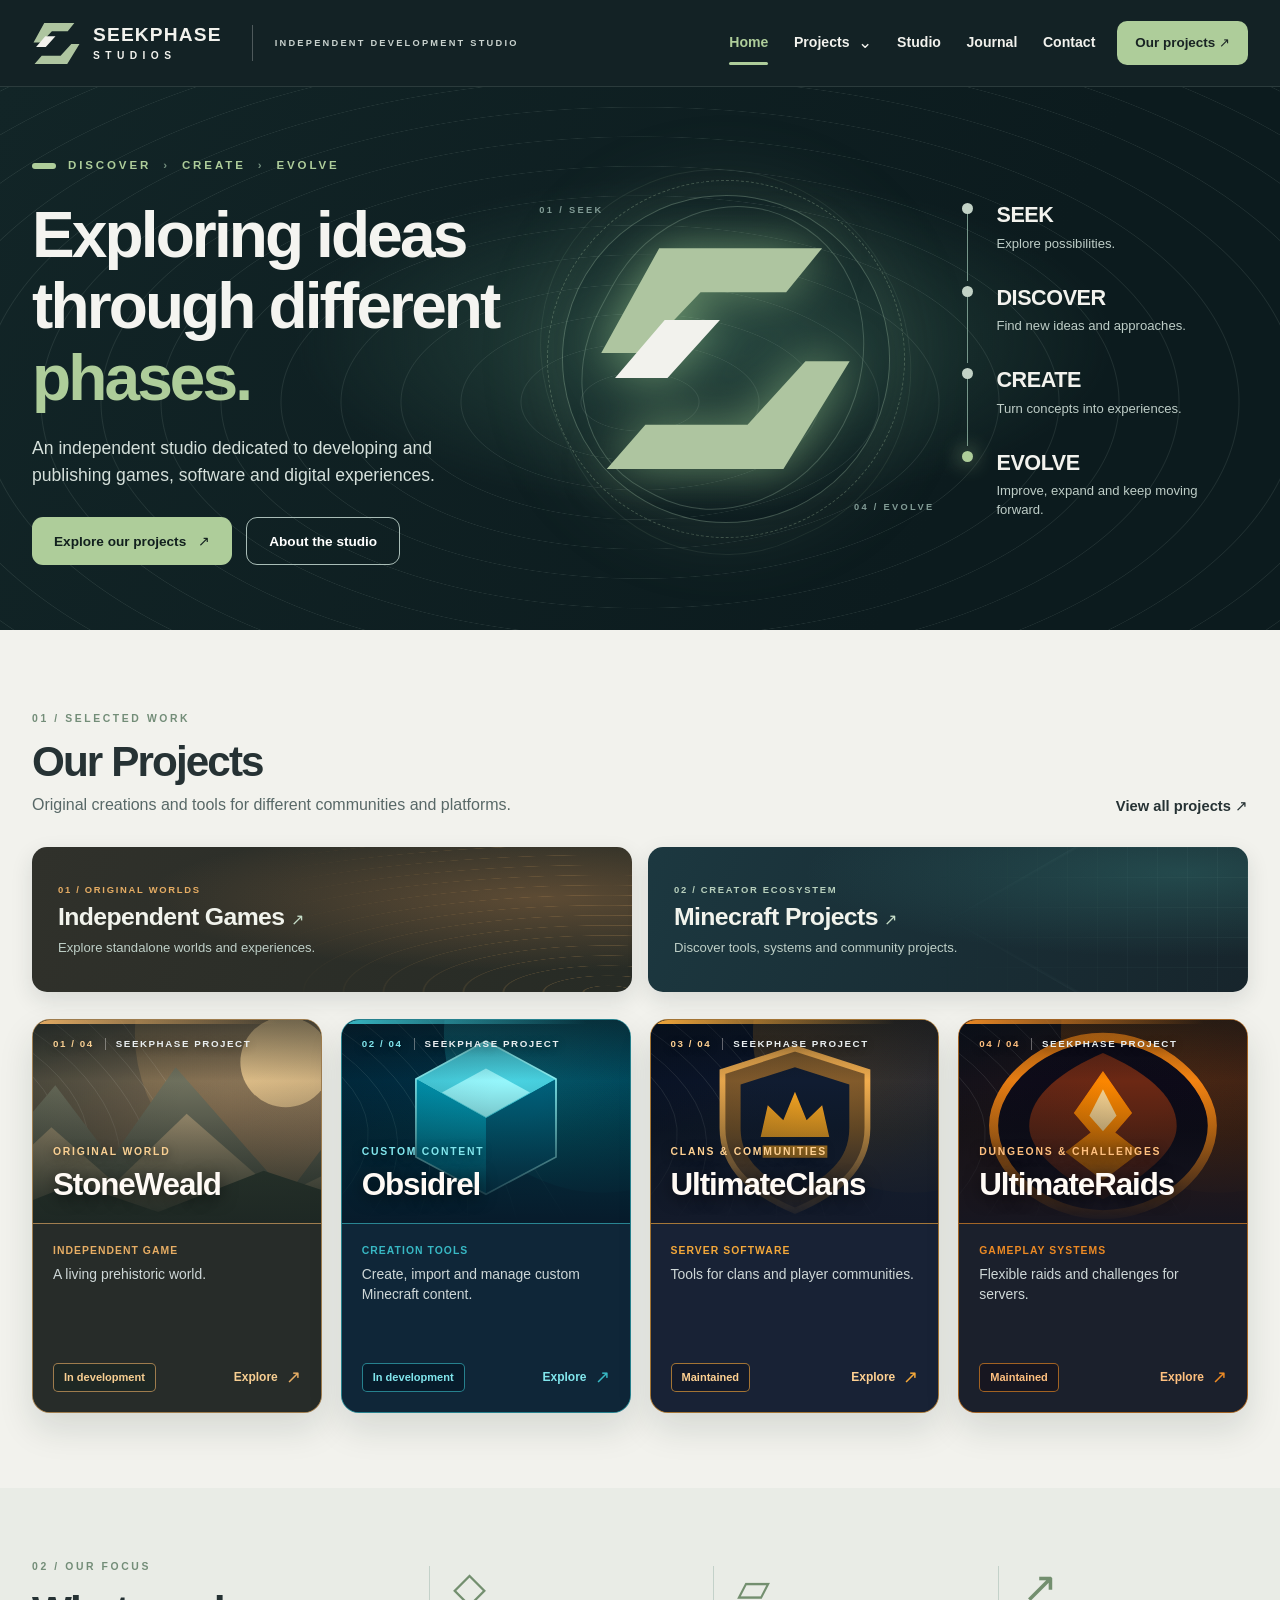
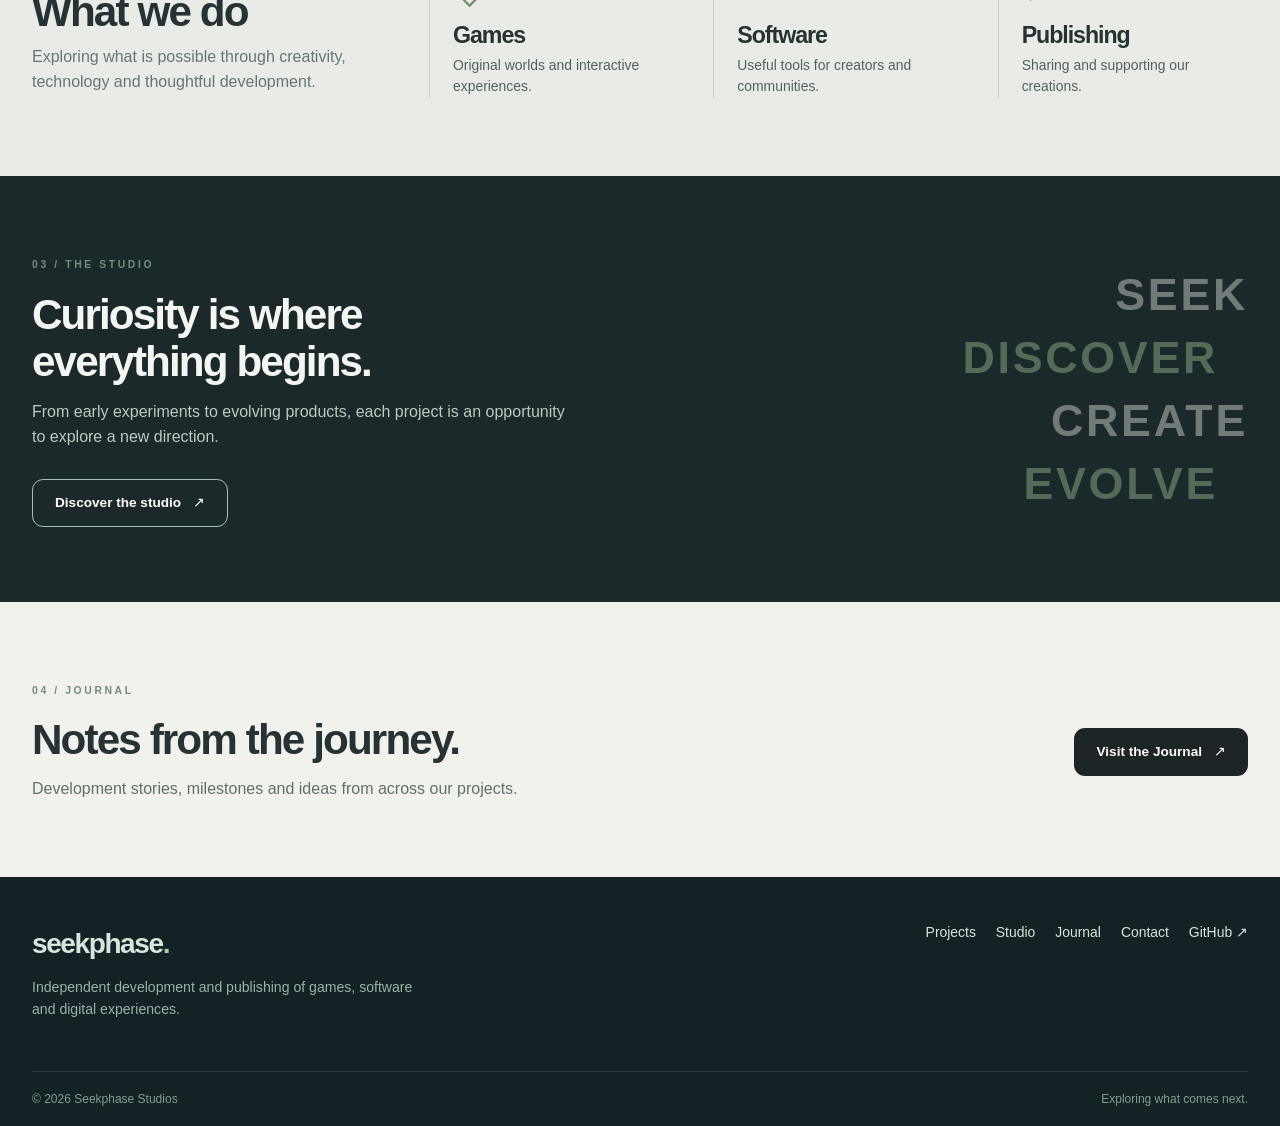
==== commit b6aa871b: "Redesign project cards with distinct product visual identities" ====
--- a/index.html
+++ b/index.html
@@ -10,6 +10,7 @@
   <link rel="stylesheet" href="assets/css/style.css">
   <link rel="stylesheet" href="assets/css/animations.css">
   <link rel="stylesheet" href="assets/css/responsive.css">
+  <link rel="stylesheet" href="assets/css/project-cards.css">
   <script src="assets/js/main.js" defer></script>
 </head>
 <body>
@@ -84,20 +85,84 @@
     </a>
   </nav>
    <div class="project-grid"><a class="project-card project-stone reveal" href="projects/stoneweald.html" aria-label="Explore StoneWeald">
-  <div class="project-art"><img src="assets/images/stoneweald.svg" alt="" loading="lazy" width="640" height="320"></div>
-  <div class="project-info"><div class="project-label">Original game</div><h3>StoneWeald</h3><p>A living prehistoric world.</p><div class="project-meta"><span class="project-status">In development</span><span class="project-arrow" aria-hidden="true">↗</span></div></div>
+  <div class="project-art">
+    <img src="assets/images/stoneweald.svg" alt="" loading="lazy" width="640" height="320">
+    <span class="project-art-index" aria-hidden="true">01 / 04 <span>SEEKPHASE PROJECT</span></span>
+    <div class="project-art-identity">
+      <span class="project-art-overline">ORIGINAL WORLD</span>
+      <h3>StoneWeald</h3>
+    </div>
+  </div>
+  <div class="project-info">
+    <div class="project-description">
+      <span class="project-info-kind">Independent game</span>
+      <p>A living prehistoric world.</p>
+    </div>
+    <div class="project-meta">
+      <span class="project-status">In development</span>
+      <span class="project-visit">Explore <span class="project-arrow" aria-hidden="true">↗</span></span>
+    </div>
+  </div>
 </a>
 <a class="project-card project-cyan reveal" href="projects/obsidrel.html" aria-label="Explore Obsidrel">
-  <div class="project-art"><img src="assets/images/obsidrel.svg" alt="" loading="lazy" width="640" height="320"></div>
-  <div class="project-info"><div class="project-label">Creation tools</div><h3>Obsidrel</h3><p>Create, import and manage custom Minecraft content.</p><div class="project-meta"><span class="project-status">In development</span><span class="project-arrow" aria-hidden="true">↗</span></div></div>
+  <div class="project-art">
+    <img src="assets/images/obsidrel.svg" alt="" loading="lazy" width="640" height="320">
+    <span class="project-art-index" aria-hidden="true">02 / 04 <span>SEEKPHASE PROJECT</span></span>
+    <div class="project-art-identity">
+      <span class="project-art-overline">CUSTOM CONTENT</span>
+      <h3>Obsidrel</h3>
+    </div>
+  </div>
+  <div class="project-info">
+    <div class="project-description">
+      <span class="project-info-kind">Creation tools</span>
+      <p>Create, import and manage custom Minecraft content.</p>
+    </div>
+    <div class="project-meta">
+      <span class="project-status">In development</span>
+      <span class="project-visit">Explore <span class="project-arrow" aria-hidden="true">↗</span></span>
+    </div>
+  </div>
 </a>
 <a class="project-card project-gold reveal" href="projects/ultimateclans.html" aria-label="Explore UltimateClans">
-  <div class="project-art"><img src="assets/images/ultimateclans.svg" alt="" loading="lazy" width="640" height="320"></div>
-  <div class="project-info"><div class="project-label">Server software</div><h3>UltimateClans</h3><p>Tools for clans and player communities.</p><div class="project-meta"><span class="project-status">Maintained</span><span class="project-arrow" aria-hidden="true">↗</span></div></div>
+  <div class="project-art">
+    <img src="assets/images/ultimateclans.svg" alt="" loading="lazy" width="640" height="320">
+    <span class="project-art-index" aria-hidden="true">03 / 04 <span>SEEKPHASE PROJECT</span></span>
+    <div class="project-art-identity">
+      <span class="project-art-overline">CLANS & COMMUNITIES</span>
+      <h3>UltimateClans</h3>
+    </div>
+  </div>
+  <div class="project-info">
+    <div class="project-description">
+      <span class="project-info-kind">Server software</span>
+      <p>Tools for clans and player communities.</p>
+    </div>
+    <div class="project-meta">
+      <span class="project-status">Maintained</span>
+      <span class="project-visit">Explore <span class="project-arrow" aria-hidden="true">↗</span></span>
+    </div>
+  </div>
 </a>
 <a class="project-card project-ember reveal" href="projects/ultimateraids.html" aria-label="Explore UltimateRaids">
-  <div class="project-art"><img src="assets/images/ultimateraids.svg" alt="" loading="lazy" width="640" height="320"></div>
-  <div class="project-info"><div class="project-label">Gameplay systems</div><h3>UltimateRaids</h3><p>Flexible raids and challenges for servers.</p><div class="project-meta"><span class="project-status">Maintained</span><span class="project-arrow" aria-hidden="true">↗</span></div></div>
+  <div class="project-art">
+    <img src="assets/images/ultimateraids.svg" alt="" loading="lazy" width="640" height="320">
+    <span class="project-art-index" aria-hidden="true">04 / 04 <span>SEEKPHASE PROJECT</span></span>
+    <div class="project-art-identity">
+      <span class="project-art-overline">DUNGEONS & CHALLENGES</span>
+      <h3>UltimateRaids</h3>
+    </div>
+  </div>
+  <div class="project-info">
+    <div class="project-description">
+      <span class="project-info-kind">Gameplay systems</span>
+      <p>Flexible raids and challenges for servers.</p>
+    </div>
+    <div class="project-meta">
+      <span class="project-status">Maintained</span>
+      <span class="project-visit">Explore <span class="project-arrow" aria-hidden="true">↗</span></span>
+    </div>
+  </div>
 </a></div>
  </div>
 </section>
--- a/assets/css/project-cards.css
+++ b/assets/css/project-cards.css
@@ -0,0 +1,283 @@
+/*
+  Project card design — Seekphase portfolio.
+  This dedicated, late-loaded sheet intentionally overrides the older, subtle
+  accent-only card rules in style.css. Each product's core colors are isolated.
+*/
+.project-grid > .project-card {
+  --project-accent: #e6ad64;
+  --project-bright: #f4d1a0;
+  --project-dark: #202827;
+  --project-surface: #252b2a;
+  --project-outline: rgba(230,173,100,.52);
+  isolation: isolate;
+  position: relative;
+  display: flex;
+  flex-direction: column;
+  overflow: hidden;
+  min-width: 0;
+  min-height: 394px;
+  border: 1px solid var(--project-outline);
+  border-radius: 18px;
+  background: var(--project-dark);
+  box-shadow: 0 16px 34px #10251d20;
+  color: #f5f4f1;
+  transition: transform .24s ease, box-shadow .24s ease, border-color .24s ease;
+}
+.project-grid > .project-card::before {
+  content: "";
+  position: absolute;
+  top: 0;
+  left: 0;
+  z-index: 5;
+  right: 0;
+  height: 4px;
+  background: linear-gradient(90deg,var(--project-accent),transparent 85%);
+}
+.project-grid > .project-card:hover,
+.project-grid > .project-card:focus-visible {
+  border-color: var(--project-accent);
+  transform: translateY(-5px);
+  box-shadow: 0 24px 50px #12212b38,0 0 0 1px var(--project-outline);
+}
+.project-grid > .project-card .project-art {
+  position: relative;
+  height: auto;
+  min-height: 0;
+  flex: 0 0 auto;
+  width: 100%;
+  aspect-ratio: 1.42 / 1;
+  overflow: hidden;
+  background: var(--project-dark);
+  border: 0;
+}
+.project-grid > .project-card .project-art::after {
+  content: "";
+  position: absolute;
+  z-index: 1;
+  inset: 0;
+  background: linear-gradient(180deg,rgba(9,16,19,.44) 0%,transparent 30%,rgba(8,15,17,.28) 54%,var(--project-dark) 100%);
+  pointer-events: none;
+}
+.project-grid > .project-card .project-art::before {
+  content: "";
+  position: absolute;
+  z-index: 1;
+  inset: 0;
+  background: radial-gradient(ellipse at 60% 40%,transparent 10%,var(--project-dark) 96%);
+  opacity: .23;
+  pointer-events: none;
+}
+.project-grid > .project-card .project-art img {
+  display: block;
+  width: 100%;
+  height: 100%;
+  object-fit: cover;
+  object-position: center;
+  transform: scale(1.02);
+  filter: saturate(1.07) contrast(1.05);
+  transition: transform .48s cubic-bezier(.25,.7,.2,1);
+}
+.project-grid > .project-card:hover .project-art img,
+.project-grid > .project-card:focus-visible .project-art img {
+  transform: scale(1.1);
+}
+.project-grid > .project-card .project-art-index {
+  position: absolute;
+  z-index: 2;
+  top: 18px;
+  left: 20px;
+  display: inline-flex;
+  gap: 11px;
+  align-items: center;
+  color: var(--project-bright);
+  font-size: .61rem;
+  font-weight: 840;
+  letter-spacing: .16em;
+  line-height: 1.2;
+  text-shadow: 0 2px 8px #0007;
+}
+.project-grid > .project-card .project-art-index > span {
+  padding-left: 10px;
+  border-left: 1px solid #f0eae763;
+  color: #e9eef0;
+  font-weight: 700;
+}
+.project-grid > .project-card .project-art-identity {
+  position: absolute;
+  z-index: 2;
+  bottom: 20px;
+  left: 20px;
+  right: 14px;
+}
+.project-grid > .project-card .project-art-overline {
+  display: block;
+  color: var(--project-bright);
+  font-size: .65rem;
+  font-weight: 850;
+  letter-spacing: .17em;
+  margin-bottom: 8px;
+  text-shadow: 0 2px 10px #0009;
+}
+.project-grid > .project-card .project-art-identity h3 {
+  color: #fffaf5;
+  margin: 0;
+  font-size: clamp(1.7rem,2.45vw,2.55rem);
+  line-height: 1.1;
+  letter-spacing: -.035em;
+  font-weight: 830;
+  text-shadow: 0 3px 16px #000a;
+  overflow-wrap: anywhere;
+}
+.project-grid > .project-card .project-info {
+  position: relative;
+  z-index: 3;
+  display: flex;
+  flex: 1 1 auto;
+  flex-direction: column;
+  justify-content: space-between;
+  padding: 19px 20px 20px;
+  border-top: 1px solid var(--project-outline);
+  background: var(--project-surface);
+  gap: 17px;
+}
+.project-grid > .project-card .project-description {
+  min-height: 0;
+}
+.project-grid > .project-card .project-info-kind {
+  display: block;
+  margin-bottom: 5px;
+  color: var(--project-accent);
+  letter-spacing: .1em;
+  text-transform: uppercase;
+  font-size: .65rem;
+  font-weight: 820;
+}
+.project-grid > .project-card .project-description p {
+  margin: 0;
+  min-height: 0;
+  color: #ced7d7;
+  font-size: .87rem;
+  line-height: 1.47;
+}
+.project-grid > .project-card .project-meta {
+  display: flex;
+  align-items: center;
+  justify-content: space-between;
+  gap: 8px;
+  padding: 0;
+  margin-top: auto;
+}
+.project-grid > .project-card .project-status {
+  padding: 5px 10px;
+  border: 1px solid var(--project-outline);
+  border-radius: 5px;
+  color: var(--project-bright);
+  background: var(--project-dark);
+  font-size: .69rem;
+  font-weight: 760;
+  white-space: nowrap;
+}
+.project-grid > .project-card .project-visit {
+  display: inline-flex;
+  align-items: center;
+  gap: 8px;
+  color: var(--project-bright);
+  font-weight: 790;
+  font-size: .75rem;
+  white-space: nowrap;
+}
+.project-grid > .project-card .project-arrow {
+  font-size: 1.15rem;
+  color: var(--project-accent);
+  transition: transform .2s ease;
+}
+.project-grid > .project-card:hover .project-arrow { transform: translate(3px,-3px); }
+
+/* Four independent and strongly distinguishable art directions. */
+.project-grid > .project-card.project-stone {
+  --project-accent:#e6ad64; --project-bright:#f8cf92;
+  --project-dark:#1e2824; --project-surface:#272c29;
+  --project-outline:rgba(230,173,100,.64);
+}
+.project-grid > .project-card.project-cyan {
+  --project-accent:#38b8c4; --project-bright:#81e6ed;
+  --project-dark:#071b2b; --project-surface:#0f2638;
+  --project-outline:rgba(56,184,196,.65);
+}
+.project-grid > .project-card.project-gold {
+  --project-accent:#f4a83a; --project-bright:#ffd192;
+  --project-dark:#131a2a; --project-surface:#182235;
+  --project-outline:rgba(244,168,58,.64);
+}
+.project-grid > .project-card.project-ember {
+  --project-accent:#ed8a24; --project-bright:#ffc07f;
+  --project-dark:#171620; --project-surface:#1b202c;
+  --project-outline:rgba(237,138,36,.65);
+}
+.project-grid > .project-card.project-stone .project-art img {filter:saturate(.94) sepia(.13) contrast(1.08)}
+.project-grid > .project-card.project-cyan .project-art img {filter:saturate(1.25) contrast(1.1)}
+.project-grid > .project-card.project-gold .project-art img {filter:saturate(1.12) contrast(1.1)}
+.project-grid > .project-card.project-ember .project-art img {filter:saturate(1.24) contrast(1.12)}
+
+/* The featured standalone game gets a wide editorial card in Projects. */
+.project-category--independent .project-grid > .project-card {
+  display: grid;
+  grid-template-columns: 1.25fr .75fr;
+  min-height: 340px;
+}
+.project-category--independent .project-grid > .project-card .project-art {
+  height: 100%;
+  aspect-ratio: auto;
+}
+.project-category--independent .project-grid > .project-card .project-info {
+  padding: clamp(26px,4vw,48px);
+  justify-content: flex-end;
+  gap: 36px;
+  border-top: none;
+  border-left: 1px solid var(--project-outline);
+}
+.project-category--independent .project-grid > .project-card .project-art-identity {
+  bottom: 28px;
+  left: 30px;
+}
+.project-category--independent .project-grid > .project-card .project-art-identity h3 {
+  font-size: clamp(2.4rem,4.5vw,4.3rem);
+}
+.project-category--independent .project-grid > .project-card .project-description p {
+  font-size: 1.12rem;
+  color: #e2e5de;
+}
+@media(max-width:1230px) {
+  .project-grid > .project-card .project-art {aspect-ratio:1.62/1}
+}
+@media(max-width:820px) {
+  .project-category--independent .project-grid > .project-card {
+    grid-template-columns: 1fr;
+  }
+  .project-category--independent .project-grid > .project-card .project-art {
+    height: auto;
+    aspect-ratio: 1.65/1;
+  }
+  .project-category--independent .project-grid > .project-card .project-info {
+    border-top: 1px solid var(--project-outline);
+    border-left: none;
+    padding: 22px;
+    gap: 18px;
+  }
+}
+@media(max-width:520px) {
+  .project-grid > .project-card {min-height:0}
+  .project-grid > .project-card .project-art {aspect-ratio: 1.6/1}
+  .project-grid > .project-card .project-art-identity h3 {font-size:2.05rem}
+  .project-grid > .project-card .project-info {padding:18px}
+  .project-grid > .project-card .project-art-index {top:14px;left:17px}
+  .project-grid > .project-card .project-art-identity {left:17px;bottom:17px}
+  .project-category--independent .project-grid > .project-card .project-art-identity {left:18px;bottom:20px}
+  .project-category--independent .project-grid > .project-card .project-art-identity h3 {font-size:2.4rem}
+  .project-category--independent .project-grid > .project-card .project-description p {font-size:1rem}
+}
+@media(prefers-reduced-motion:reduce){
+  .project-grid > .project-card,
+  .project-grid > .project-card .project-art img,
+  .project-grid > .project-card .project-arrow { transition:none }
+}
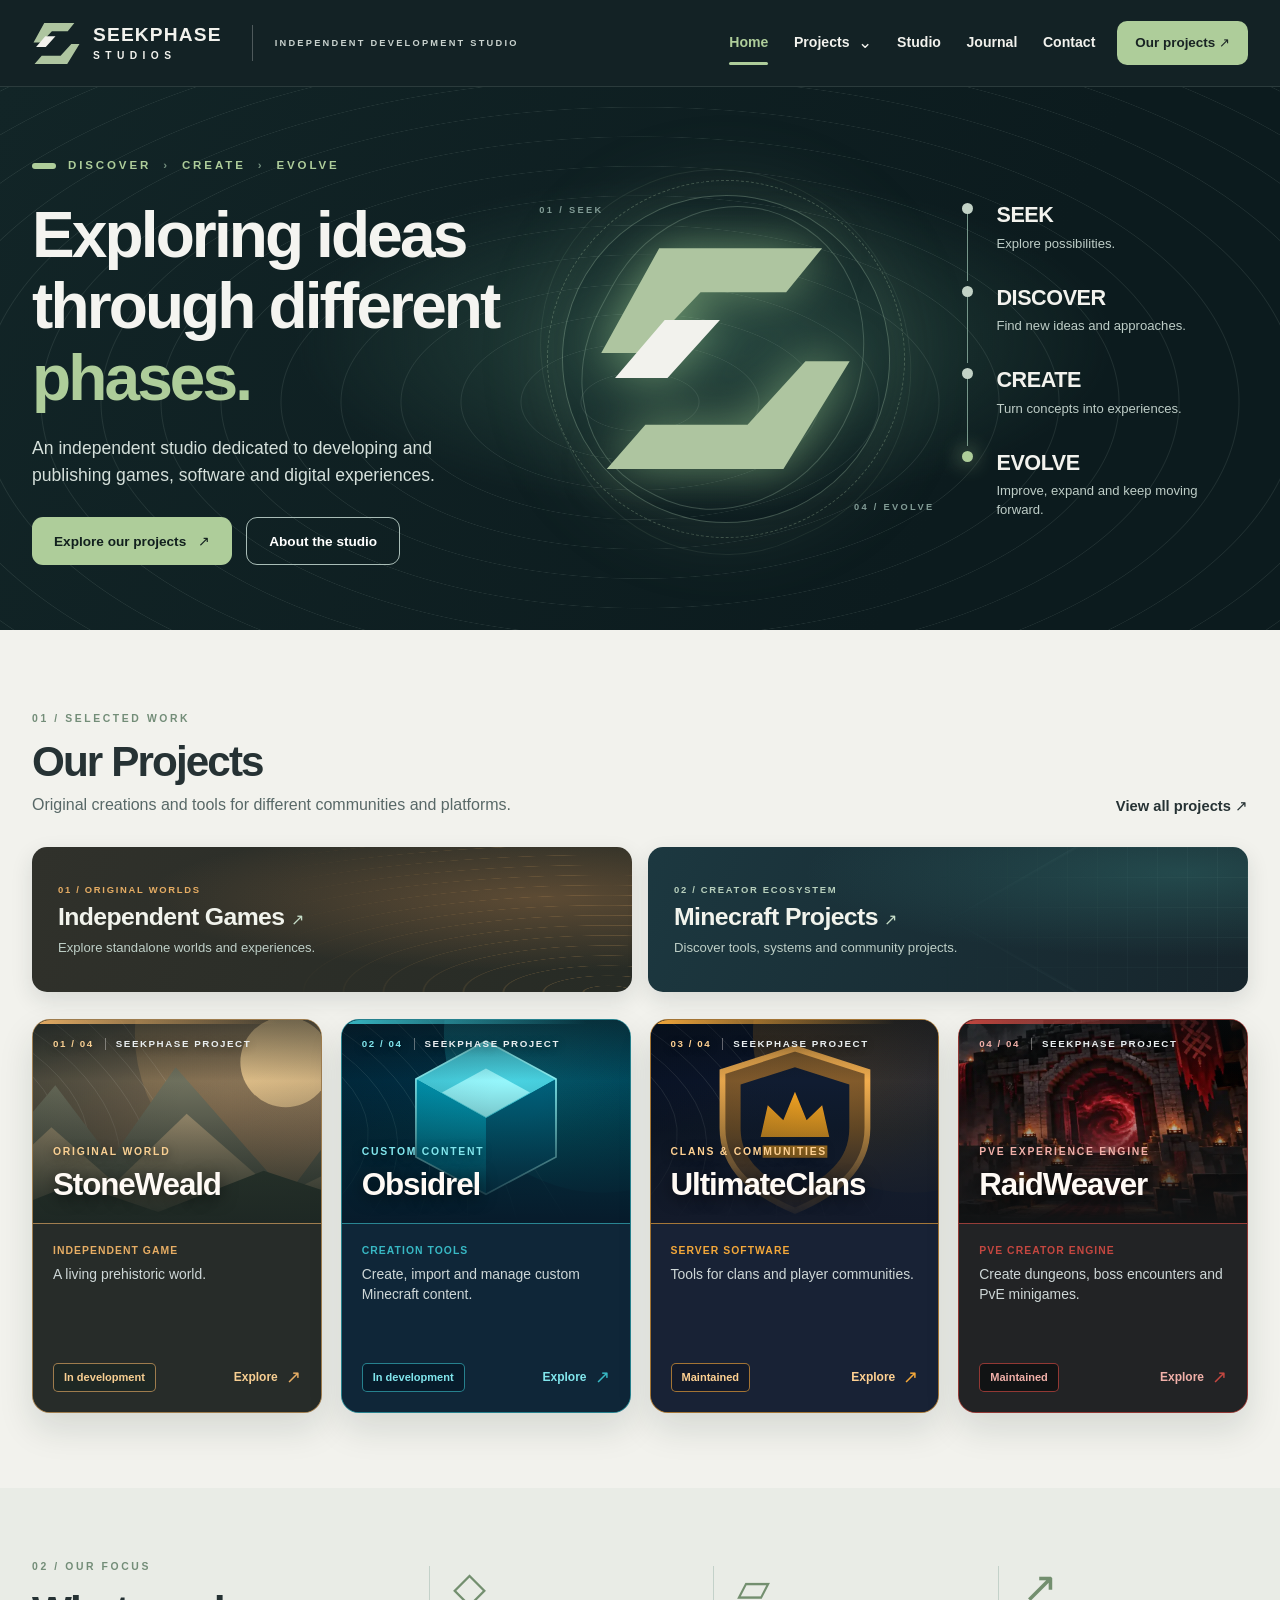
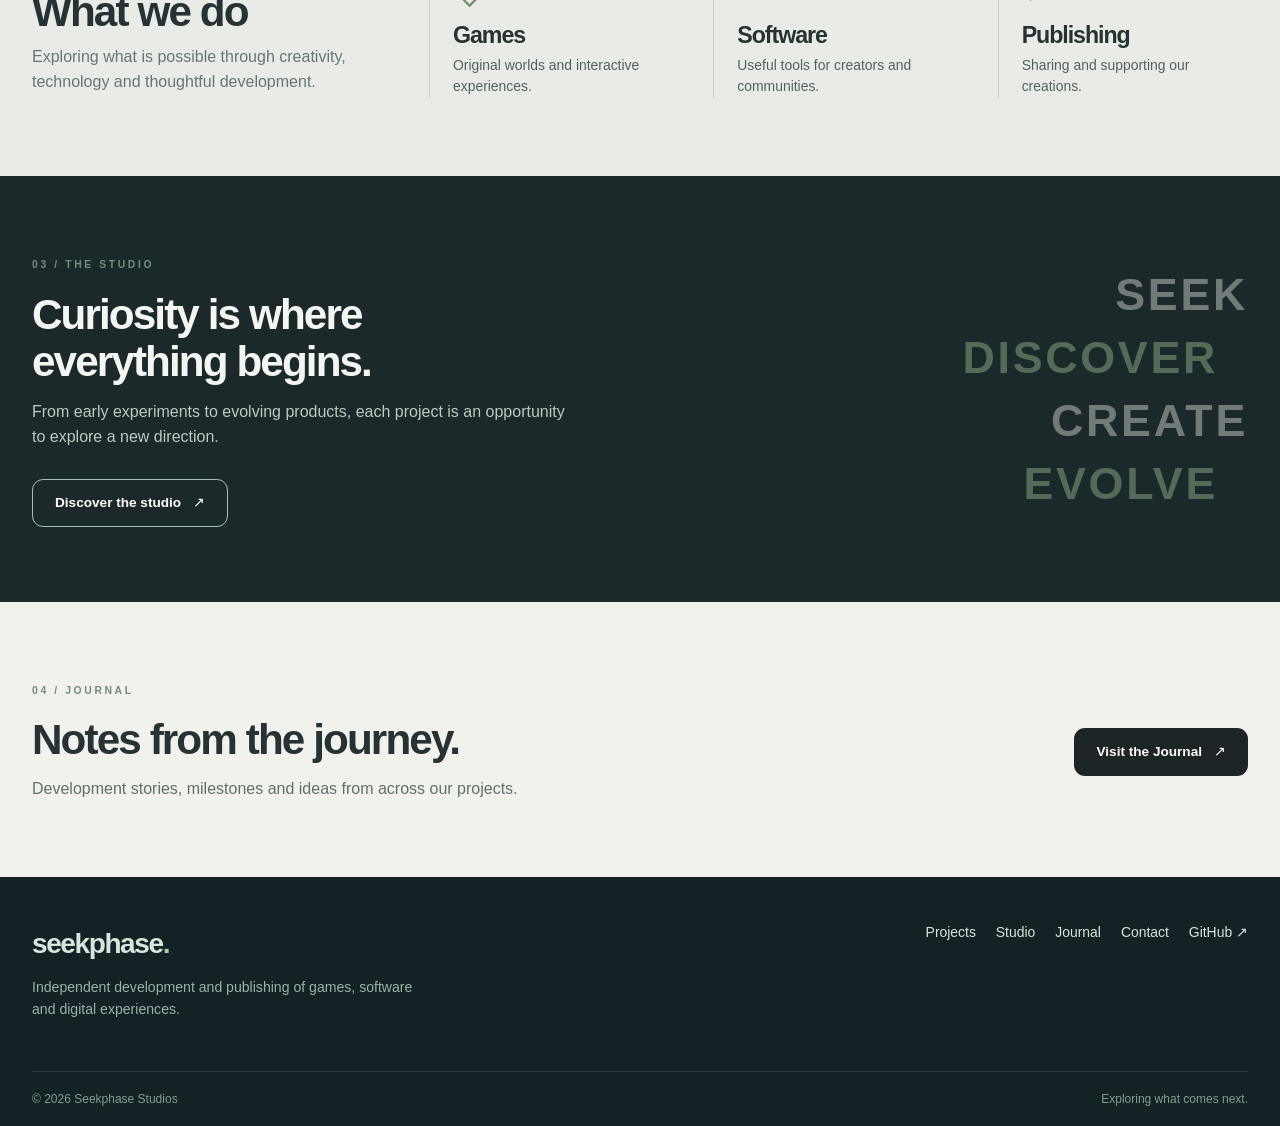
==== commit f9c953e0: "Give RaidWeaver a distinct Crimson & Ash showcase across Seekphase" ====
--- a/index.html
+++ b/index.html
@@ -144,19 +144,19 @@
     </div>
   </div>
 </a>
-<a class="project-card project-ember reveal" href="projects/ultimateraids.html" aria-label="Explore UltimateRaids">
+<a class="project-card project-crimson reveal" href="projects/raidweaver.html" aria-label="Explore RaidWeaver">
   <div class="project-art">
-    <img src="assets/images/ultimateraids.svg" alt="" loading="lazy" width="640" height="320">
+    <img src="assets/images/raidweaver-cover.webp" alt="" loading="lazy" width="640" height="320">
     <span class="project-art-index" aria-hidden="true">04 / 04 <span>SEEKPHASE PROJECT</span></span>
     <div class="project-art-identity">
-      <span class="project-art-overline">DUNGEONS & CHALLENGES</span>
-      <h3>UltimateRaids</h3>
+      <span class="project-art-overline">PVE EXPERIENCE ENGINE</span>
+      <h3>RaidWeaver</h3>
     </div>
   </div>
   <div class="project-info">
     <div class="project-description">
-      <span class="project-info-kind">Gameplay systems</span>
-      <p>Flexible raids and challenges for servers.</p>
+      <span class="project-info-kind">PvE creator engine</span>
+      <p>Create dungeons, boss encounters and PvE minigames.</p>
     </div>
     <div class="project-meta">
       <span class="project-status">Maintained</span>
--- a/assets/css/style.css
+++ b/assets/css/style.css
@@ -84,7 +84,7 @@
 .project-grid .project-card.project-stone{--brand-accent:#e6ad64;--brand-surface:#272c29;--brand-chip:#4a3828;--brand-line:#887052;--brand-shadow:#49362185}
 .project-grid .project-card.project-cyan{--brand-accent:#38b8c4;--brand-surface:#102838;--brand-chip:#153b4b;--brand-line:#2b6f88;--brand-shadow:#16485b85}
 .project-grid .project-card.project-gold{--brand-accent:#f4a83a;--brand-surface:#161f30;--brand-chip:#3b2b22;--brand-line:#785b37;--brand-shadow:#45301b85}
-.project-grid .project-card.project-ember{--brand-accent:#ed8a24;--brand-surface:#1a1e29;--brand-chip:#3c2921;--brand-line:#845032;--brand-shadow:#52251785}
+.project-grid .project-card.project-crimson{--brand-accent:#c44740;--brand-surface:#222325;--brand-chip:#342223;--brand-line:#88504d;--brand-shadow:#361b2085}
 .category-path--independent{background:radial-gradient(ellipse at 85% 35%,#a9784868,transparent 55%),linear-gradient(115deg,#30312b,#272b25)}
 .category-path--independent .category-path-eyebrow{color:#e6ad64}
 .category-path--independent .category-path-art--horizon{background:repeating-radial-gradient(ellipse at 96% 100%,transparent 0 23px,#e6ad645f 24px 25px,transparent 26px 40px)}
--- a/assets/css/project-cards.css
+++ b/assets/css/project-cards.css
@@ -209,15 +209,15 @@
   --project-dark:#131a2a; --project-surface:#182235;
   --project-outline:rgba(244,168,58,.64);
 }
-.project-grid > .project-card.project-ember {
-  --project-accent:#ed8a24; --project-bright:#ffc07f;
-  --project-dark:#171620; --project-surface:#1b202c;
-  --project-outline:rgba(237,138,36,.65);
+.project-grid > .project-card.project-crimson {
+  --project-accent:#c44740; --project-bright:#f1b0a9;
+  --project-dark:#111314; --project-surface:#222325;
+  --project-outline:rgba(196,71,64,.72);
 }
 .project-grid > .project-card.project-stone .project-art img {filter:saturate(.94) sepia(.13) contrast(1.08)}
 .project-grid > .project-card.project-cyan .project-art img {filter:saturate(1.25) contrast(1.1)}
 .project-grid > .project-card.project-gold .project-art img {filter:saturate(1.12) contrast(1.1)}
-.project-grid > .project-card.project-ember .project-art img {filter:saturate(1.24) contrast(1.12)}
+.project-grid > .project-card.project-crimson .project-art img {filter:saturate(.98) contrast(1.08)}
 
 /* The featured standalone game gets a wide editorial card in Projects. */
 .project-category--independent .project-grid > .project-card {
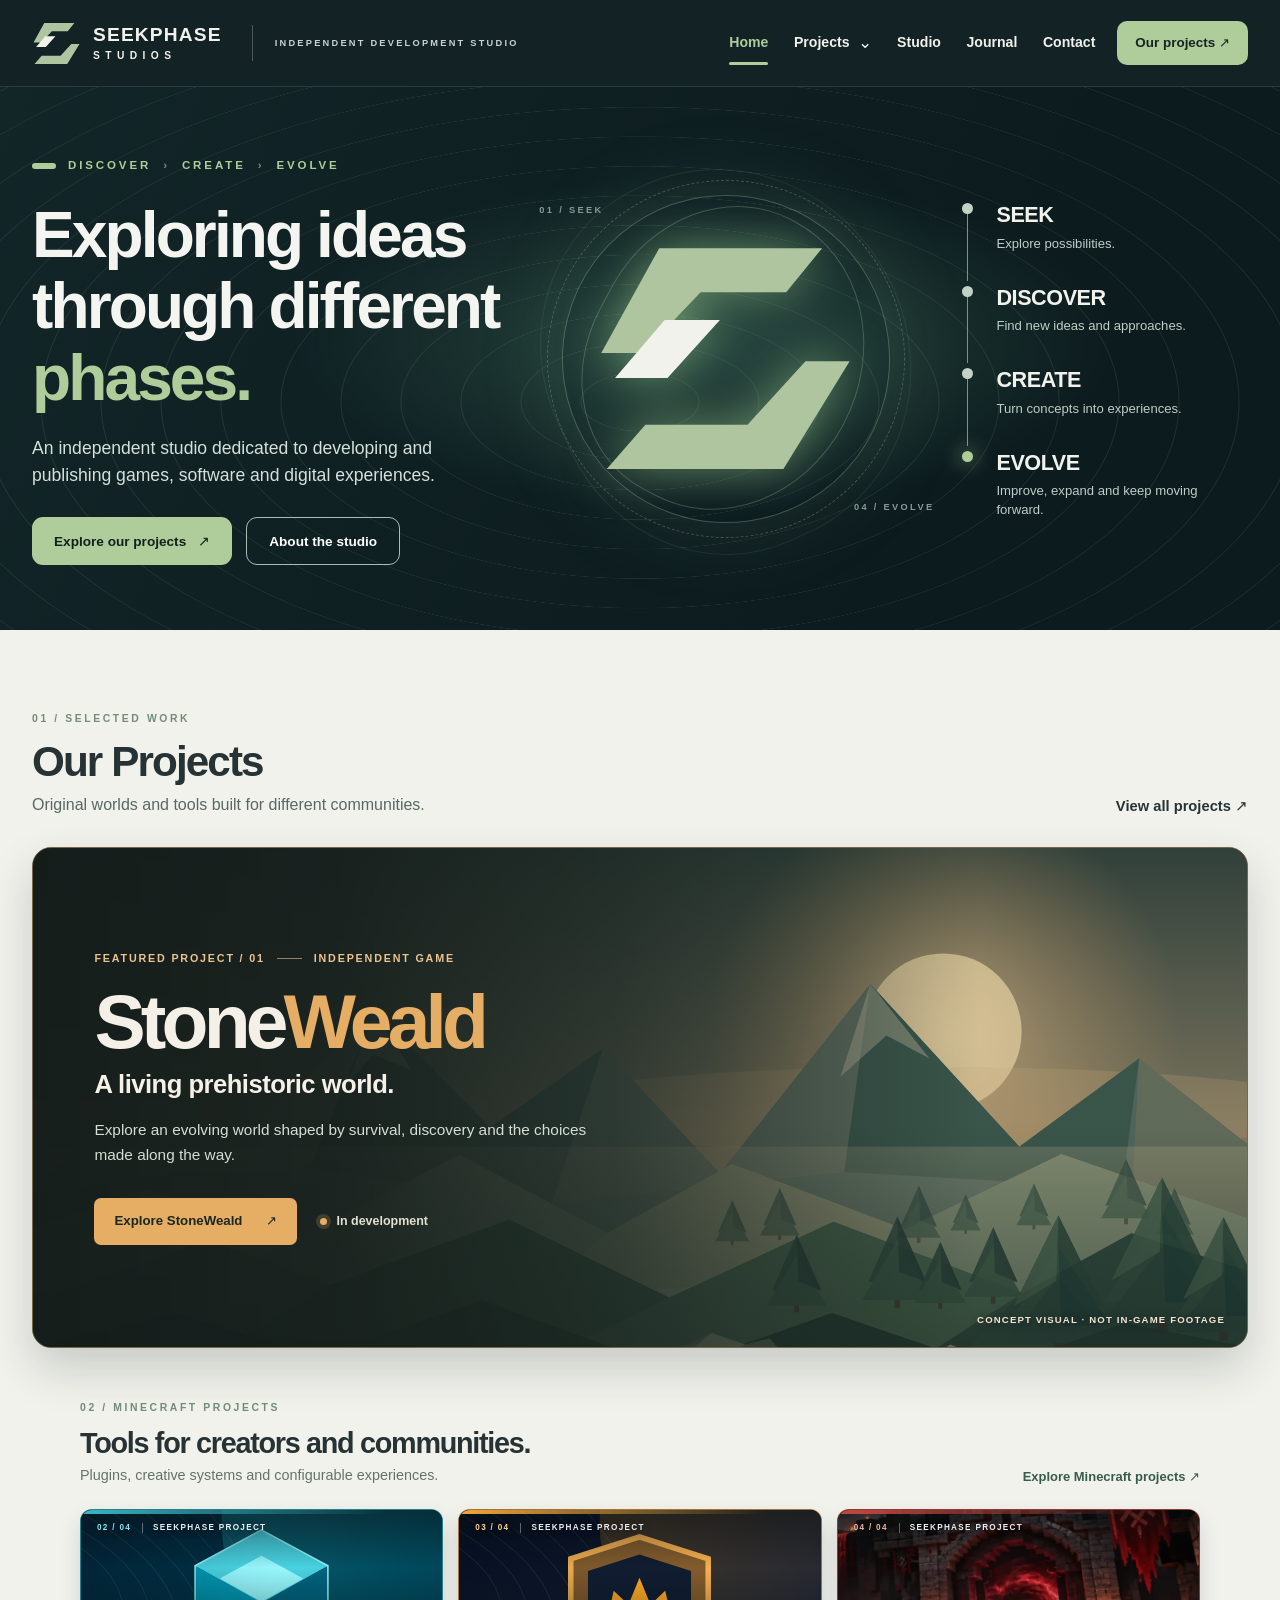
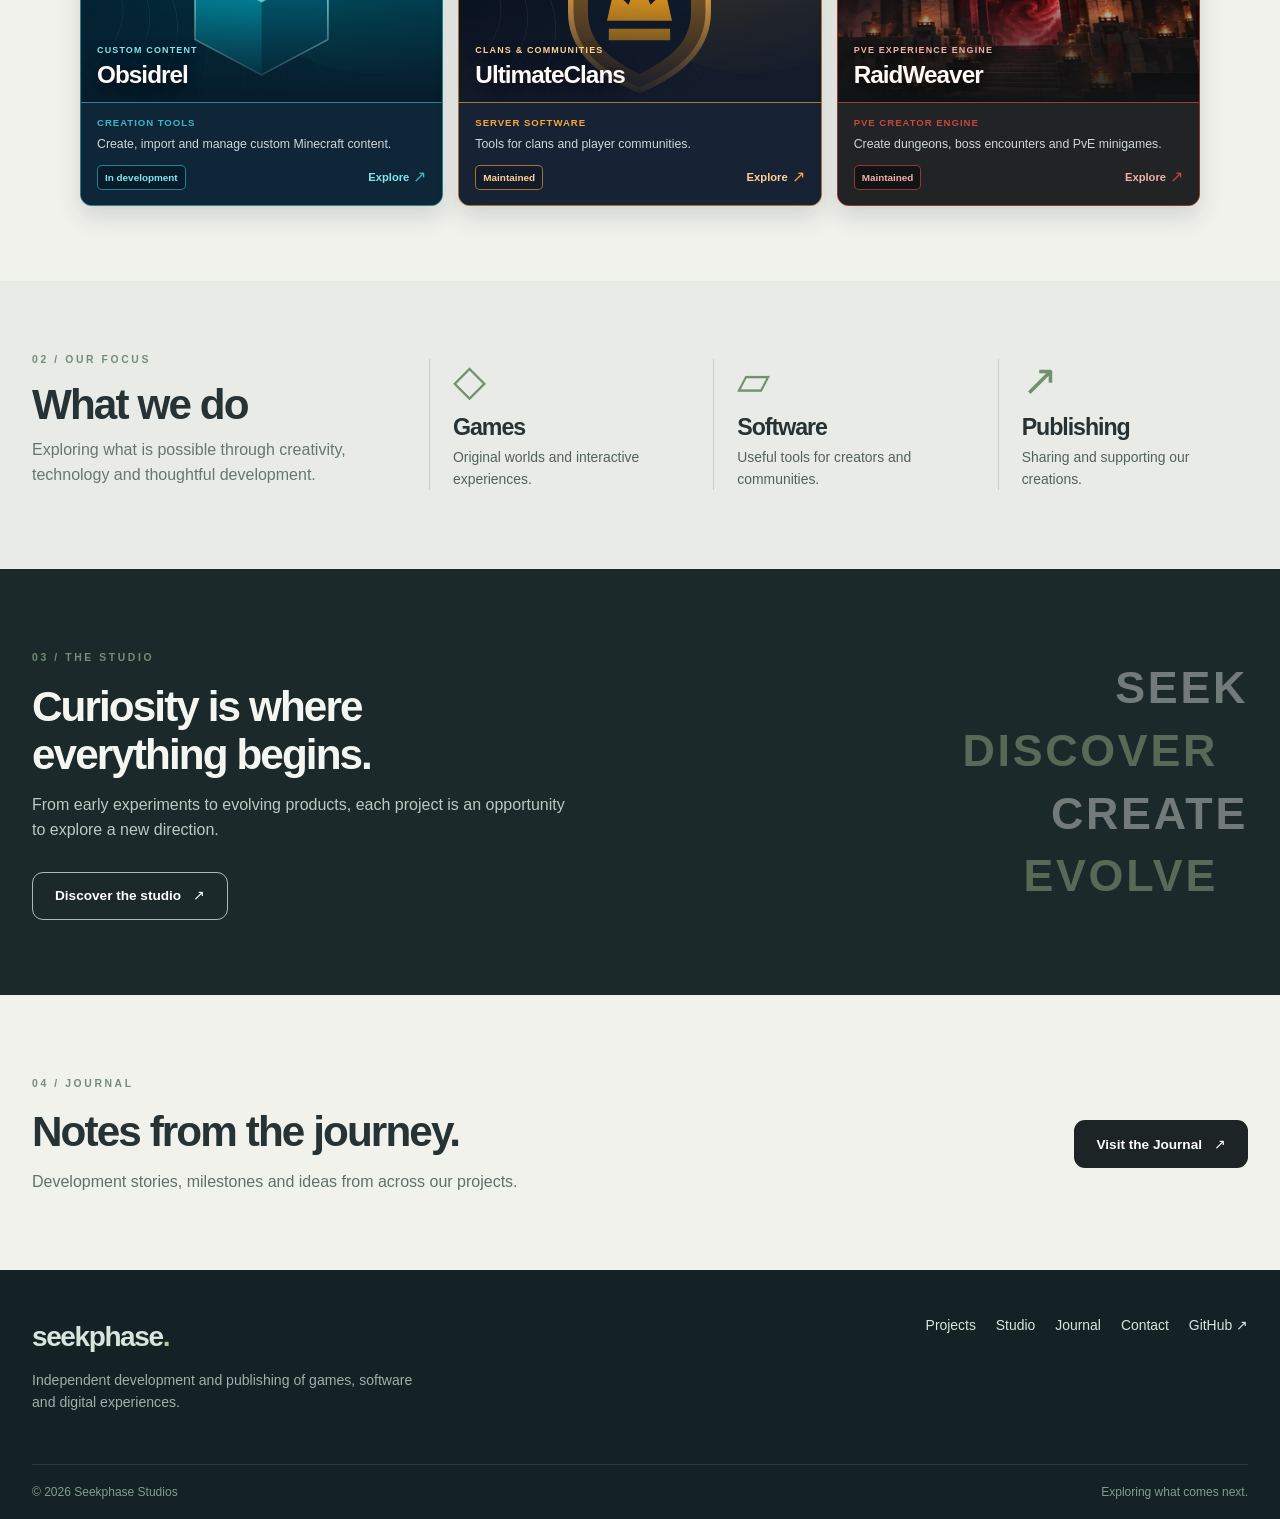
==== commit a46bd2f4: "Feature StoneWeald on the homepage and compact the Minecraft project cards" ====
--- a/index.html
+++ b/index.html
@@ -11,6 +11,7 @@
   <link rel="stylesheet" href="assets/css/animations.css">
   <link rel="stylesheet" href="assets/css/responsive.css">
   <link rel="stylesheet" href="assets/css/project-cards.css">
+  <link rel="stylesheet" href="assets/css/home-highlights.css">
   <script src="assets/js/main.js" defer></script>
 </head>
 <body>
@@ -63,48 +64,45 @@
    </div>
  </div>
 </section>
-<section class="section section-light" id="projects">
- <div class="container">
-   <div class="section-heading reveal"><div><span class="section-kicker">01 / SELECTED WORK</span><h2>Our Projects</h2><p>Original creations and tools for different communities and platforms.</p></div><a class="text-link" href="projects.html">View all projects <span aria-hidden="true">↗</span></a></div>
-   <nav class="home-category-showcase reveal" aria-label="Explore project categories">
-    <a class="category-path category-path--independent" href="projects.html#independent-games">
-      <span class="category-path-art category-path-art--horizon" aria-hidden="true"></span>
-      <span class="category-path-copy">
-        <span class="category-path-eyebrow">01 / ORIGINAL WORLDS</span>
-        <strong>Independent Games <span aria-hidden="true">↗</span></strong>
-        <span>Explore standalone worlds and experiences.</span>
-      </span>
-    </a>
-    <a class="category-path category-path--minecraft" href="projects.html#minecraft-projects">
-      <span class="category-path-art category-path-art--grid" aria-hidden="true"></span>
-      <span class="category-path-copy">
-        <span class="category-path-eyebrow">02 / CREATOR ECOSYSTEM</span>
-        <strong>Minecraft Projects <span aria-hidden="true">↗</span></strong>
-        <span>Discover tools, systems and community projects.</span>
-      </span>
-    </a>
-  </nav>
-   <div class="project-grid"><a class="project-card project-stone reveal" href="projects/stoneweald.html" aria-label="Explore StoneWeald">
-  <div class="project-art">
-    <img src="assets/images/stoneweald.svg" alt="" loading="lazy" width="640" height="320">
-    <span class="project-art-index" aria-hidden="true">01 / 04 <span>SEEKPHASE PROJECT</span></span>
-    <div class="project-art-identity">
-      <span class="project-art-overline">ORIGINAL WORLD</span>
-      <h3>StoneWeald</h3>
+<section class="section section-light home-work" id="projects">
+  <div class="container">
+    <div class="section-heading reveal">
+      <div>
+        <span class="section-kicker">01 / SELECTED WORK</span>
+        <h2>Our Projects</h2>
+        <p>Original worlds and tools built for different communities.</p>
+      </div>
+      <a class="text-link" href="projects.html">View all projects <span aria-hidden="true">↗</span></a>
     </div>
-  </div>
-  <div class="project-info">
-    <div class="project-description">
-      <span class="project-info-kind">Independent game</span>
-      <p>A living prehistoric world.</p>
-    </div>
-    <div class="project-meta">
-      <span class="project-status">In development</span>
-      <span class="project-visit">Explore <span class="project-arrow" aria-hidden="true">↗</span></span>
-    </div>
-  </div>
-</a>
-<a class="project-card project-cyan reveal" href="projects/obsidrel.html" aria-label="Explore Obsidrel">
+
+    <article class="home-featured-stone reveal" aria-labelledby="home-stone-title">
+      <img class="home-stone-landscape" src="assets/images/stoneweald-home.svg"
+           width="1600" height="760" loading="lazy" alt="">
+      <div class="home-stone-shade" aria-hidden="true"></div>
+      <div class="home-stone-content">
+        <div class="home-stone-eyebrow"><span>FEATURED PROJECT / 01</span><span class="home-stone-eyebrow-rule" aria-hidden="true"></span><span>INDEPENDENT GAME</span></div>
+        <h3 id="home-stone-title">Stone<span>Weald</span></h3>
+        <p class="home-stone-line">A living prehistoric world.</p>
+        <p class="home-stone-description">Explore an evolving world shaped by survival, discovery and the choices made along the way.</p>
+        <div class="home-stone-actions">
+          <a class="home-stone-action" href="projects/stoneweald.html">Explore StoneWeald <span aria-hidden="true">↗</span></a>
+          <span class="home-stone-phase"><span aria-hidden="true" class="home-stone-phase-dot"></span> In development</span>
+        </div>
+      </div>
+      <span class="home-stone-art-note">CONCEPT VISUAL · NOT IN-GAME FOOTAGE</span>
+    </article>
+
+    <section class="home-minecraft-projects" aria-labelledby="home-minecraft-title">
+      <div class="home-minecraft-heading reveal">
+        <div>
+          <span class="section-kicker">02 / MINECRAFT PROJECTS</span>
+          <h3 id="home-minecraft-title">Tools for creators and communities.</h3>
+          <p>Plugins, creative systems and configurable experiences.</p>
+        </div>
+        <a class="home-minecraft-link" href="projects.html#minecraft-projects">Explore Minecraft projects <span aria-hidden="true">↗</span></a>
+      </div>
+      <div class="project-grid home-minecraft-grid">
+        <a class="project-card project-cyan reveal" href="projects/obsidrel.html" aria-label="Explore Obsidrel">
   <div class="project-art">
     <img src="assets/images/obsidrel.svg" alt="" loading="lazy" width="640" height="320">
     <span class="project-art-index" aria-hidden="true">02 / 04 <span>SEEKPHASE PROJECT</span></span>
@@ -124,7 +122,7 @@
     </div>
   </div>
 </a>
-<a class="project-card project-gold reveal" href="projects/ultimateclans.html" aria-label="Explore UltimateClans">
+        <a class="project-card project-gold reveal" href="projects/ultimateclans.html" aria-label="Explore UltimateClans">
   <div class="project-art">
     <img src="assets/images/ultimateclans.svg" alt="" loading="lazy" width="640" height="320">
     <span class="project-art-index" aria-hidden="true">03 / 04 <span>SEEKPHASE PROJECT</span></span>
@@ -144,7 +142,7 @@
     </div>
   </div>
 </a>
-<a class="project-card project-crimson reveal" href="projects/raidweaver.html" aria-label="Explore RaidWeaver">
+        <a class="project-card project-crimson reveal" href="projects/raidweaver.html" aria-label="Explore RaidWeaver">
   <div class="project-art">
     <img src="assets/images/raidweaver-cover.webp" alt="" loading="lazy" width="640" height="320">
     <span class="project-art-index" aria-hidden="true">04 / 04 <span>SEEKPHASE PROJECT</span></span>
@@ -163,8 +161,10 @@
       <span class="project-visit">Explore <span class="project-arrow" aria-hidden="true">↗</span></span>
     </div>
   </div>
-</a></div>
- </div>
+</a>
+      </div>
+    </section>
+  </div>
 </section>
 <section class="section focus-section"><div class="container focus-grid">
   <div class="focus-intro reveal"><span class="section-kicker">02 / OUR FOCUS</span><h2>What we do</h2><p>Exploring what is possible through creativity, technology and thoughtful development.</p></div>
--- a/assets/css/home-highlights.css
+++ b/assets/css/home-highlights.css
@@ -0,0 +1,264 @@
+/* Homepage featured StoneWeald and intentionally smaller Minecraft projects. */
+.home-work { background:#f2f2ed; }
+.home-work .home-featured-stone {
+  position:relative;
+  isolation:isolate;
+  min-height:clamp(370px,39vw,530px);
+  overflow:hidden;
+  background:#25352e;
+  border:1px solid #766949;
+  border-radius:19px;
+  box-shadow:0 21px 45px rgba(19,35,29,.19);
+  color:#f4efe7;
+}
+.home-featured-stone .home-stone-landscape {
+  position:absolute;
+  z-index:-2;
+  inset:0;
+  width:100%;
+  height:100%;
+  max-width:none;
+  object-fit:cover;
+  object-position:center 56%;
+  transform:scale(1.012);
+  transition:transform .7s ease;
+}
+.home-featured-stone:hover .home-stone-landscape { transform:scale(1.045); }
+.home-featured-stone .home-stone-shade {
+  position:absolute;
+  z-index:-1;
+  inset:0;
+  pointer-events:none;
+  background:linear-gradient(90deg,rgba(20,28,26,.98) 0%,rgba(22,31,28,.94) 25%,rgba(26,37,33,.75) 48%,rgba(32,43,36,.15) 78%),linear-gradient(0deg,rgba(18,28,25,.36),transparent 45%);
+}
+.home-featured-stone .home-stone-content {
+  display:flex;
+  flex-direction:column;
+  align-items:flex-start;
+  justify-content:center;
+  min-height:clamp(370px,39vw,530px);
+  padding:clamp(29px,4.8vw,68px);
+  max-width:min(100%,760px);
+  position:relative;
+  z-index:1;
+}
+.home-featured-stone .home-stone-eyebrow {
+  display:flex;
+  gap:12px;
+  align-items:center;
+  color:#ebc491;
+  letter-spacing:.17em;
+  font-size:.67rem;
+  font-weight:820;
+  line-height:1.45;
+}
+.home-featured-stone .home-stone-eyebrow-rule { width:25px;height:1px;background:#c9a479;opacity:.73; }
+.home-featured-stone h3 {
+  color:#f4efe7;
+  margin:16px 0 8px;
+  font-size:clamp(3rem,6vw,6.55rem);
+  line-height:1.03;
+  letter-spacing:-.063em;
+  font-weight:790;
+}
+.home-featured-stone h3 span { color:#e6ad64; }
+.home-featured-stone .home-stone-line {
+  font-size:clamp(1.32rem,2vw,2.2rem);
+  font-weight:620;
+  line-height:1.2;
+  letter-spacing:-.02em;
+  color:#f5f0e8;
+  margin:0 0 17px;
+}
+.home-featured-stone .home-stone-description {
+  font-size:clamp(.91rem,1.2vw,1.04rem);
+  max-width:520px;
+  line-height:1.65;
+  color:#d6ddd4;
+  margin:0;
+}
+.home-featured-stone .home-stone-actions {
+  display:flex;
+  align-items:center;
+  flex-wrap:wrap;
+  gap:18px 23px;
+  margin-top:30px;
+}
+.home-featured-stone .home-stone-action {
+  display:inline-flex;
+  gap:24px;
+  align-items:center;
+  min-height:47px;
+  padding:12px 20px;
+  border-radius:7px;
+  background:#e6ad64;
+  color:#1a2821;
+  font-size:.83rem;
+  font-weight:820;
+  transition:transform .2s,background .2s;
+}
+.home-featured-stone .home-stone-action:hover { background:#f4c486;transform:translateY(-2px); }
+.home-featured-stone .home-stone-action:focus-visible { outline:3px solid #fff6e6;outline-offset:4px; }
+.home-featured-stone .home-stone-phase {
+  display:inline-flex;
+  align-items:center;
+  gap:9px;
+  color:#e2dfd3;
+  font-size:.78rem;
+  font-weight:700;
+}
+.home-featured-stone .home-stone-phase-dot {
+  width:7px;
+  height:7px;
+  border-radius:50%;
+  background:#e6ad64;
+  box-shadow:0 0 0 4px #e6ad6430;
+}
+.home-featured-stone .home-stone-art-note {
+  position:absolute;
+  z-index:1;
+  right:22px;
+  bottom:20px;
+  font-size:.6rem;
+  font-weight:750;
+  letter-spacing:.12em;
+  color:#f3e4d1;
+  text-shadow:0 2px 7px #1a2428;
+}
+.home-work .home-minecraft-projects {
+  margin-top:46px;
+}
+.home-work .home-minecraft-heading {
+  display:flex;
+  align-items:end;
+  justify-content:space-between;
+  gap:22px;
+  max-width:1120px;
+  margin:0 auto 22px;
+}
+.home-work .home-minecraft-heading h3 {
+  color:#263234;
+  font-size:clamp(1.45rem,2.25vw,2.3rem);
+  margin:8px 0 5px;
+  line-height:1.15;
+}
+.home-work .home-minecraft-heading p {
+  margin:0;
+  font-size:.9rem;
+  line-height:1.5;
+  color:#64736a;
+}
+.home-work .home-minecraft-link {
+  color:#375b4d;
+  font-size:.81rem;
+  font-weight:790;
+  white-space:nowrap;
+}
+.home-work .home-minecraft-link:hover { color:#1a3f32;text-decoration:underline; }
+.home-work .home-minecraft-grid.project-grid {
+  grid-template-columns:repeat(3,minmax(0,1fr));
+  max-width:1120px;
+  gap:15px;
+  margin-inline:auto;
+}
+.home-minecraft-grid.project-grid > .project-card {
+  min-height:0;
+  border-radius:12px;
+  box-shadow:0 11px 22px #15282825;
+}
+.home-minecraft-grid.project-grid > .project-card .project-art {
+  flex-basis:auto;
+  aspect-ratio:1.88 / 1;
+}
+.home-minecraft-grid.project-grid > .project-card .project-art-index {
+  font-size:.51rem;
+  top:13px;
+  left:16px;
+}
+.home-minecraft-grid.project-grid > .project-card .project-art-identity { left:16px;right:11px;bottom:13px; }
+.home-minecraft-grid.project-grid > .project-card .project-art-overline { font-size:.56rem;margin-bottom:5px;letter-spacing:.13em; }
+.home-minecraft-grid.project-grid > .project-card .project-art-identity h3 { font-size:clamp(1.35rem,1.9vw,1.85rem);letter-spacing:-.04em; }
+.home-minecraft-grid.project-grid > .project-card .project-info {
+  padding:13px 16px 15px;
+  gap:11px;
+}
+.home-minecraft-grid.project-grid > .project-card .project-info-kind { font-size:.6rem; }
+.home-minecraft-grid.project-grid > .project-card .project-description p {
+  font-size:.77rem;
+  line-height:1.43;
+  min-height:0;
+}
+.home-minecraft-grid.project-grid > .project-card .project-meta { padding:0;margin-top:auto; }
+.home-minecraft-grid.project-grid > .project-card .project-status {
+  padding:4px 7px;
+  font-size:.62rem;
+}
+.home-minecraft-grid.project-grid > .project-card .project-visit { font-size:.7rem;gap:4px; }
+.home-minecraft-grid.project-grid > .project-card .project-arrow { font-size:1rem; }
+@media(max-width:900px) {
+  .home-featured-stone .home-stone-shade {
+    background:linear-gradient(90deg,rgba(19,28,25,.98),rgba(19,29,26,.84) 46%,rgba(19,29,26,.18)),linear-gradient(0deg,rgba(19,29,26,.42),transparent 60%);
+  }
+  .home-work .home-minecraft-heading { align-items:flex-start; }
+  .home-minecraft-grid.project-grid > .project-card .project-art-identity h3 { font-size:1.35rem; }
+}
+@media(max-width:720px) {
+  .home-work .home-minecraft-heading { flex-direction:column;gap:10px; }
+  .home-work .home-minecraft-grid.project-grid { grid-template-columns:1fr;gap:11px; }
+  .home-minecraft-grid.project-grid > .project-card {
+    display:grid;
+    grid-template-columns:minmax(0,43%) minmax(0,57%);
+    min-height:164px;
+    align-items:stretch;
+  }
+  .home-minecraft-grid.project-grid > .project-card .project-art {
+    height:100%;
+    width:100%;
+    aspect-ratio:auto;
+  }
+  .home-minecraft-grid.project-grid > .project-card .project-art img { height:100%;object-fit:cover; }
+  .home-minecraft-grid.project-grid > .project-card .project-art-index { display:none; }
+  .home-minecraft-grid.project-grid > .project-card .project-art-identity { left:11px;right:8px;bottom:12px; }
+  .home-minecraft-grid.project-grid > .project-card .project-art-overline { font-size:.51rem;line-height:1.2; }
+  .home-minecraft-grid.project-grid > .project-card .project-art-identity h3 {
+    font-size:clamp(1.08rem,3.7vw,1.45rem);
+    overflow-wrap:anywhere;
+  }
+  .home-minecraft-grid.project-grid > .project-card .project-info {
+    border-top:0;
+    border-left:1px solid var(--project-outline);
+    padding:15px 13px;
+    gap:12px;
+    min-width:0;
+  }
+  .home-minecraft-grid.project-grid > .project-card .project-description p { font-size:.74rem; }
+  .home-minecraft-grid.project-grid > .project-card .project-status { font-size:.58rem; }
+  .home-minecraft-grid.project-grid > .project-card .project-visit { font-size:.66rem; }
+}
+@media(max-width:520px) {
+  .home-work .home-featured-stone { min-height:470px;border-radius:15px; }
+  .home-featured-stone .home-stone-landscape { object-position:69% center; }
+  .home-featured-stone .home-stone-content {
+    min-height:470px;
+    padding:26px 22px 75px;
+    justify-content:center;
+  }
+  .home-featured-stone .home-stone-shade {
+    background:linear-gradient(90deg,rgba(22,31,27,.92),rgba(22,31,27,.38)),linear-gradient(0deg,rgba(18,27,23,.83),rgba(18,27,23,.38));
+  }
+  .home-featured-stone .home-stone-eyebrow { font-size:.54rem;gap:6px; }
+  .home-featured-stone .home-stone-eyebrow-rule { width:13px; }
+  .home-featured-stone h3 { font-size:clamp(2.8rem,10.4vw,4rem);margin-top:16px; }
+  .home-featured-stone .home-stone-description { font-size:.88rem;line-height:1.56; }
+  .home-featured-stone .home-stone-actions { margin-top:24px;align-items:flex-start;gap:15px;flex-direction:column; }
+  .home-featured-stone .home-stone-art-note { left:22px;right:14px;bottom:17px;font-size:.52rem; }
+  .home-work .home-minecraft-projects { margin-top:39px; }
+  .home-minecraft-grid.project-grid > .project-card { min-height:169px;grid-template-columns:minmax(0,43%) minmax(0,57%); }
+  .home-minecraft-grid.project-grid > .project-card .project-info { padding:13px 10px; }
+  .home-minecraft-grid.project-grid > .project-card .project-status { display:none; }
+  .home-minecraft-grid.project-grid > .project-card .project-meta { justify-content:flex-end; }
+}
+@media(prefers-reduced-motion:reduce) {
+  .home-featured-stone .home-stone-landscape,
+  .home-featured-stone .home-stone-action {transition:none}
+}
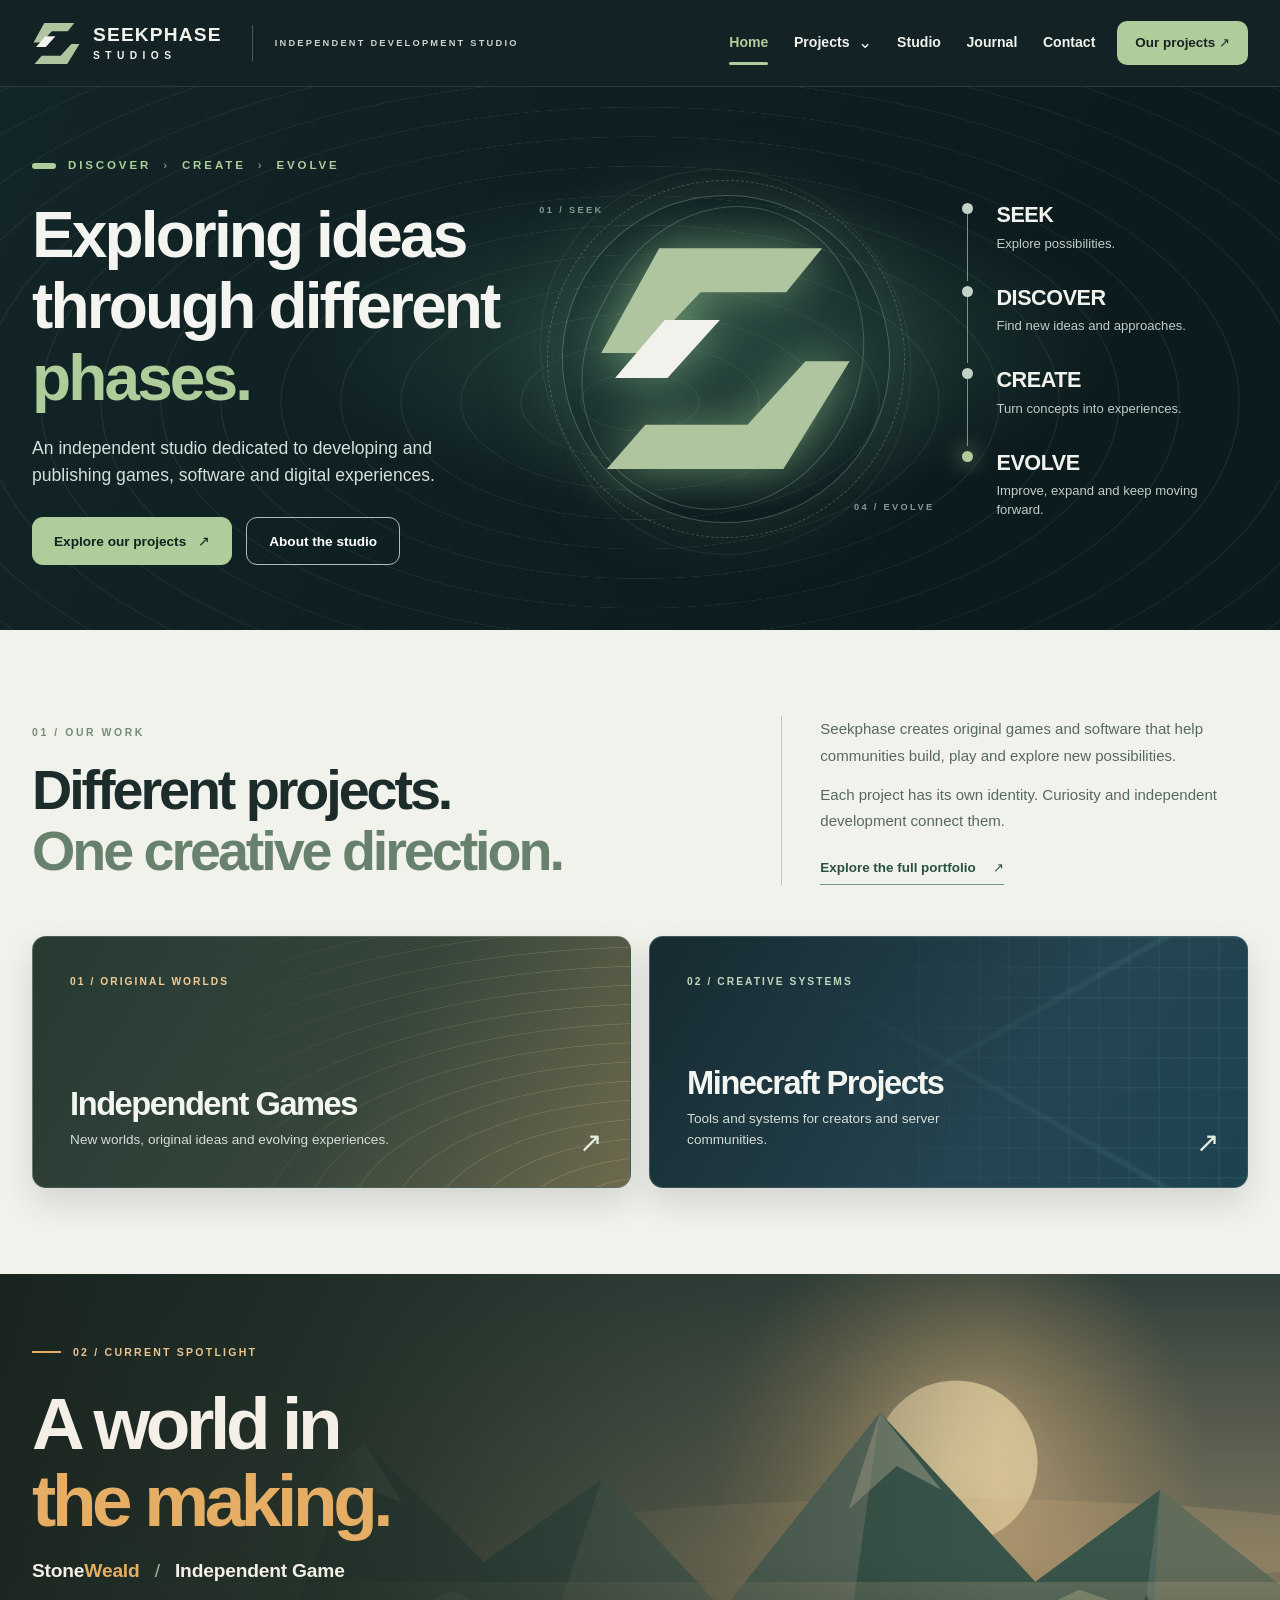
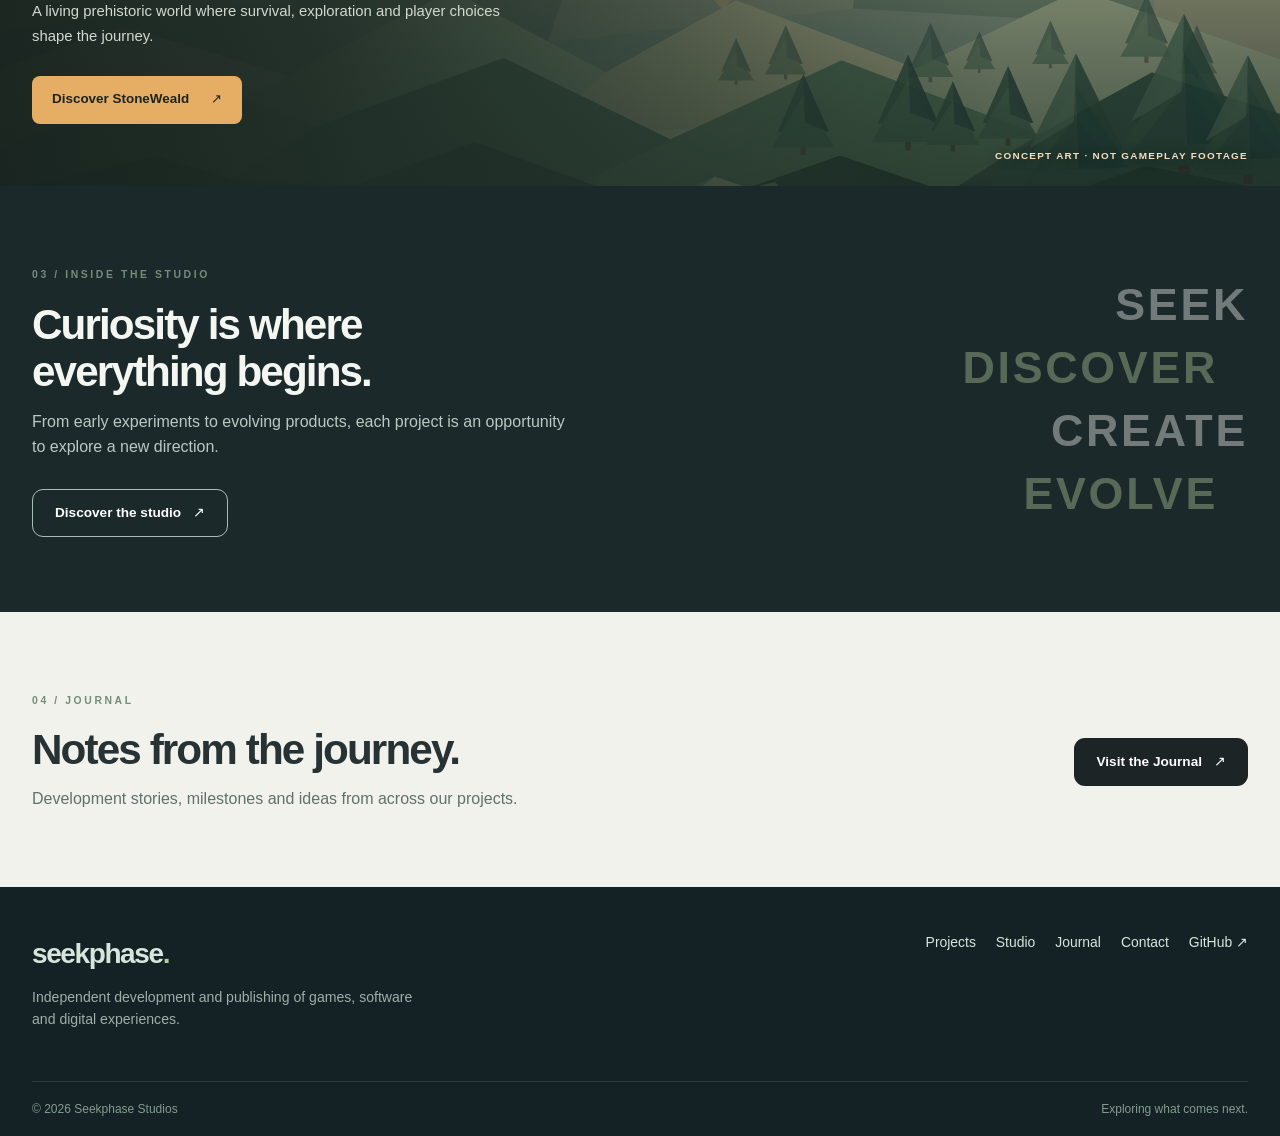
==== commit bcc220bc: "Make the homepage an editorial studio and portfolio introduction" ====
--- a/index.html
+++ b/index.html
@@ -10,8 +10,7 @@
   <link rel="stylesheet" href="assets/css/style.css">
   <link rel="stylesheet" href="assets/css/animations.css">
   <link rel="stylesheet" href="assets/css/responsive.css">
-  <link rel="stylesheet" href="assets/css/project-cards.css">
-  <link rel="stylesheet" href="assets/css/home-highlights.css">
+    <link rel="stylesheet" href="assets/css/home-highlights.css">
   <script src="assets/js/main.js" defer></script>
 </head>
 <body>
@@ -64,115 +63,58 @@
    </div>
  </div>
 </section>
-<section class="section section-light home-work" id="projects">
+<section class="section home-work" id="projects" aria-labelledby="home-work-title">
   <div class="container">
-    <div class="section-heading reveal">
-      <div>
-        <span class="section-kicker">01 / SELECTED WORK</span>
-        <h2>Our Projects</h2>
-        <p>Original worlds and tools built for different communities.</p>
+    <div class="home-work-overview reveal">
+      <div class="home-work-lead">
+        <span class="section-kicker">01 / OUR WORK</span>
+        <h2 id="home-work-title">Different projects.<br><em>One creative direction.</em></h2>
       </div>
-      <a class="text-link" href="projects.html">View all projects <span aria-hidden="true">↗</span></a>
+      <div class="home-work-overview-copy">
+        <p>Seekphase creates original games and software that help communities build, play and explore new possibilities.</p>
+        <p>Each project has its own identity. Curiosity and independent development connect them.</p>
+        <a class="home-work-main-link" href="projects.html">Explore the full portfolio <span aria-hidden="true">↗</span></a>
+      </div>
     </div>
-
-    <article class="home-featured-stone reveal" aria-labelledby="home-stone-title">
-      <img class="home-stone-landscape" src="assets/images/stoneweald-home.svg"
-           width="1600" height="760" loading="lazy" alt="">
-      <div class="home-stone-shade" aria-hidden="true"></div>
-      <div class="home-stone-content">
-        <div class="home-stone-eyebrow"><span>FEATURED PROJECT / 01</span><span class="home-stone-eyebrow-rule" aria-hidden="true"></span><span>INDEPENDENT GAME</span></div>
-        <h3 id="home-stone-title">Stone<span>Weald</span></h3>
-        <p class="home-stone-line">A living prehistoric world.</p>
-        <p class="home-stone-description">Explore an evolving world shaped by survival, discovery and the choices made along the way.</p>
-        <div class="home-stone-actions">
-          <a class="home-stone-action" href="projects/stoneweald.html">Explore StoneWeald <span aria-hidden="true">↗</span></a>
-          <span class="home-stone-phase"><span aria-hidden="true" class="home-stone-phase-dot"></span> In development</span>
-        </div>
-      </div>
-      <span class="home-stone-art-note">CONCEPT VISUAL · NOT IN-GAME FOOTAGE</span>
-    </article>
-
-    <section class="home-minecraft-projects" aria-labelledby="home-minecraft-title">
-      <div class="home-minecraft-heading reveal">
-        <div>
-          <span class="section-kicker">02 / MINECRAFT PROJECTS</span>
-          <h3 id="home-minecraft-title">Tools for creators and communities.</h3>
-          <p>Plugins, creative systems and configurable experiences.</p>
-        </div>
-        <a class="home-minecraft-link" href="projects.html#minecraft-projects">Explore Minecraft projects <span aria-hidden="true">↗</span></a>
-      </div>
-      <div class="project-grid home-minecraft-grid">
-        <a class="project-card project-cyan reveal" href="projects/obsidrel.html" aria-label="Explore Obsidrel">
-  <div class="project-art">
-    <img src="assets/images/obsidrel.svg" alt="" loading="lazy" width="640" height="320">
-    <span class="project-art-index" aria-hidden="true">02 / 04 <span>SEEKPHASE PROJECT</span></span>
-    <div class="project-art-identity">
-      <span class="project-art-overline">CUSTOM CONTENT</span>
-      <h3>Obsidrel</h3>
-    </div>
-  </div>
-  <div class="project-info">
-    <div class="project-description">
-      <span class="project-info-kind">Creation tools</span>
-      <p>Create, import and manage custom Minecraft content.</p>
-    </div>
-    <div class="project-meta">
-      <span class="project-status">In development</span>
-      <span class="project-visit">Explore <span class="project-arrow" aria-hidden="true">↗</span></span>
-    </div>
-  </div>
-</a>
-        <a class="project-card project-gold reveal" href="projects/ultimateclans.html" aria-label="Explore UltimateClans">
-  <div class="project-art">
-    <img src="assets/images/ultimateclans.svg" alt="" loading="lazy" width="640" height="320">
-    <span class="project-art-index" aria-hidden="true">03 / 04 <span>SEEKPHASE PROJECT</span></span>
-    <div class="project-art-identity">
-      <span class="project-art-overline">CLANS & COMMUNITIES</span>
-      <h3>UltimateClans</h3>
-    </div>
-  </div>
-  <div class="project-info">
-    <div class="project-description">
-      <span class="project-info-kind">Server software</span>
-      <p>Tools for clans and player communities.</p>
-    </div>
-    <div class="project-meta">
-      <span class="project-status">Maintained</span>
-      <span class="project-visit">Explore <span class="project-arrow" aria-hidden="true">↗</span></span>
-    </div>
-  </div>
-</a>
-        <a class="project-card project-crimson reveal" href="projects/raidweaver.html" aria-label="Explore RaidWeaver">
-  <div class="project-art">
-    <img src="assets/images/raidweaver-cover.webp" alt="" loading="lazy" width="640" height="320">
-    <span class="project-art-index" aria-hidden="true">04 / 04 <span>SEEKPHASE PROJECT</span></span>
-    <div class="project-art-identity">
-      <span class="project-art-overline">PVE EXPERIENCE ENGINE</span>
-      <h3>RaidWeaver</h3>
-    </div>
-  </div>
-  <div class="project-info">
-    <div class="project-description">
-      <span class="project-info-kind">PvE creator engine</span>
-      <p>Create dungeons, boss encounters and PvE minigames.</p>
-    </div>
-    <div class="project-meta">
-      <span class="project-status">Maintained</span>
-      <span class="project-visit">Explore <span class="project-arrow" aria-hidden="true">↗</span></span>
-    </div>
-  </div>
-</a>
-      </div>
-    </section>
+    <nav class="home-work-paths" aria-label="Explore the Seekphase portfolio">
+      <a class="home-work-path home-work-path--games reveal" href="projects.html#independent-games">
+        <span class="home-work-path-number">01 / ORIGINAL WORLDS</span>
+        <span class="home-work-path-content">
+          <strong>Independent Games</strong>
+          <span>New worlds, original ideas and evolving experiences.</span>
+        </span>
+        <span class="home-work-path-art home-work-path-art--horizon" aria-hidden="true"></span>
+        <span class="home-work-path-arrow" aria-hidden="true">↗</span>
+      </a>
+      <a class="home-work-path home-work-path--tools reveal" href="projects.html#minecraft-projects">
+        <span class="home-work-path-number">02 / CREATIVE SYSTEMS</span>
+        <span class="home-work-path-content">
+          <strong>Minecraft Projects</strong>
+          <span>Tools and systems for creators and server communities.</span>
+        </span>
+        <span class="home-work-path-art home-work-path-art--grid" aria-hidden="true"></span>
+        <span class="home-work-path-arrow" aria-hidden="true">↗</span>
+      </a>
+    </nav>
   </div>
 </section>
-<section class="section focus-section"><div class="container focus-grid">
-  <div class="focus-intro reveal"><span class="section-kicker">02 / OUR FOCUS</span><h2>What we do</h2><p>Exploring what is possible through creativity, technology and thoughtful development.</p></div>
-  <div class="focus-item reveal"><span class="focus-icon" aria-hidden="true">◇</span><h3>Games</h3><p>Original worlds and interactive experiences.</p></div>
-  <div class="focus-item reveal"><span class="focus-icon" aria-hidden="true">▱</span><h3>Software</h3><p>Useful tools for creators and communities.</p></div>
-  <div class="focus-item reveal"><span class="focus-icon" aria-hidden="true">↗</span><h3>Publishing</h3><p>Sharing and supporting our creations.</p></div>
- </div></section>
-<section class="section studio-preview"><div class="container studio-preview-inner reveal"><div><span class="section-kicker">03 / THE STUDIO</span><h2>Curiosity is where<br>everything begins.</h2><p>From early experiments to evolving products, each project is an opportunity to explore a new direction.</p><a class="button button-outline light-outline" href="studio.html">Discover the studio <span aria-hidden="true">↗</span></a></div><div class="studio-pattern" aria-hidden="true"><span>SEEK</span><span>DISCOVER</span><span>CREATE</span><span>EVOLVE</span></div></div></section>
+
+<section class="home-stone-spotlight" aria-labelledby="home-stone-title">
+  <img class="home-stone-spotlight-image" src="assets/images/stoneweald-home.svg" width="1600" height="760" loading="lazy" alt="">
+  <div class="home-stone-spotlight-shade" aria-hidden="true"></div>
+  <div class="container home-stone-spotlight-inner">
+    <div class="home-stone-spotlight-copy reveal">
+      <span class="home-stone-spotlight-kicker"><span class="home-stone-spotlight-line" aria-hidden="true"></span> 02 / CURRENT SPOTLIGHT</span>
+      <h2 id="home-stone-title">A world in<br><em>the making.</em></h2>
+      <p class="home-stone-spotlight-name">Stone<span>Weald</span> <span class="home-stone-spotlight-divider" aria-hidden="true">/</span> Independent Game</p>
+      <p class="home-stone-spotlight-description">A living prehistoric world where survival, exploration and player choices shape the journey.</p>
+      <a class="home-stone-spotlight-link" href="projects/stoneweald.html">Discover StoneWeald <span aria-hidden="true">↗</span></a>
+    </div>
+    <span class="home-stone-spotlight-footnote">CONCEPT ART · NOT GAMEPLAY FOOTAGE</span>
+  </div>
+</section>
+
+<section class="section studio-preview"><div class="container studio-preview-inner reveal"><div><span class="section-kicker">03 / INSIDE THE STUDIO</span><h2>Curiosity is where<br>everything begins.</h2><p>From early experiments to evolving products, each project is an opportunity to explore a new direction.</p><a class="button button-outline light-outline" href="studio.html">Discover the studio <span aria-hidden="true">↗</span></a></div><div class="studio-pattern" aria-hidden="true"><span>SEEK</span><span>DISCOVER</span><span>CREATE</span><span>EVOLVE</span></div></div></section>
 <section class="section section-light journal-teaser"><div class="container reveal"><span class="section-kicker">04 / JOURNAL</span><div class="teaser-row"><div><h2>Notes from the journey.</h2><p>Development stories, milestones and ideas from across our projects.</p></div><a class="button button-dark" href="journal.html">Visit the Journal <span aria-hidden="true">↗</span></a></div></div></section></main>
   <footer class="site-footer">
     <div class="container footer-inner">
--- a/assets/css/home-highlights.css
+++ b/assets/css/home-highlights.css
@@ -1,264 +1,72 @@
-/* Homepage featured StoneWeald and intentionally smaller Minecraft projects. */
-.home-work { background:#f2f2ed; }
-.home-work .home-featured-stone {
-  position:relative;
-  isolation:isolate;
-  min-height:clamp(370px,39vw,530px);
-  overflow:hidden;
-  background:#25352e;
-  border:1px solid #766949;
-  border-radius:19px;
-  box-shadow:0 21px 45px rgba(19,35,29,.19);
-  color:#f4efe7;
+/* Homepage editorial introduction and StoneWeald spotlight.
+   The complete product catalog remains exclusively on projects.html. */
+
+.home-work{background:#f2f2ed;color:#263234;padding-block:clamp(65px,6.7vw,106px)}
+.home-work .home-work-overview{display:grid;grid-template-columns:minmax(0,1.18fr) minmax(0,.82fr);gap:clamp(35px,6vw,100px);align-items:center;margin-bottom:clamp(36px,4vw,60px)}
+.home-work .home-work-lead h2{color:#1c2c2b;font-size:clamp(2.55rem,4.35vw,4.95rem);line-height:1.1;margin:16px 0 0;letter-spacing:-.055em}
+.home-work .home-work-lead h2 em{font-style:normal;color:#67816d}
+.home-work .home-work-overview-copy{border-left:1px solid #bccbc1;padding-left:clamp(20px,3vw,46px)}
+.home-work .home-work-overview-copy p{font-size:clamp(.94rem,1.1vw,1.06rem);line-height:1.78;color:#566960;margin:0 0 12px;max-width:530px}
+.home-work .home-work-main-link{display:inline-flex;align-items:center;gap:17px;color:#27523d;font-size:.84rem;font-weight:830;border-bottom:1px solid #739984;padding-bottom:5px;margin-top:11px;transition:color .2s,gap .2s}
+.home-work .home-work-main-link:hover{color:#133621;gap:22px}
+.home-work .home-work-paths{display:grid;grid-template-columns:repeat(2,minmax(0,1fr));gap:18px}
+.home-work .home-work-path{isolation:isolate;position:relative;min-height:252px;overflow:hidden;border-radius:14px;padding:clamp(25px,2.9vw,43px);display:flex;flex-direction:column;align-items:flex-start;justify-content:space-between;gap:32px;color:#f3f5f0;border:1px solid #7394875c;box-shadow:0 15px 33px #12261c24;transition:transform .22s,box-shadow .22s}
+.home-work .home-work-path:hover{transform:translateY(-4px);box-shadow:0 24px 38px #12261c36}
+.home-work .home-work-path:focus-visible{outline:3px solid #779f81;outline-offset:4px}
+.home-work .home-work-path--games{background:linear-gradient(123deg,#273b33 4%,#35453a 54%,#6e6b4e)}
+.home-work .home-work-path--tools{background:linear-gradient(123deg,#172c32 4%,#254451 62%,#1d4350)}
+.home-work .home-work-path-number{position:relative;z-index:2;color:#c2d6c1;font-size:.64rem;font-weight:830;letter-spacing:.2em}
+.home-work .home-work-path--games .home-work-path-number{color:#efcd9b}
+.home-work .home-work-path-content{position:relative;z-index:2;display:flex;flex-direction:column;gap:7px;max-width:390px}
+.home-work .home-work-path-content strong{font-size:clamp(1.6rem,2.55vw,2.55rem);letter-spacing:-.045em;line-height:1.13}
+.home-work .home-work-path-content>span{font-size:.85rem;max-width:320px;line-height:1.5;color:#d3ddd7}
+.home-work .home-work-path-arrow{position:absolute;z-index:2;right:28px;bottom:30px;color:#e5ebdf;font-weight:650;font-size:1.75rem;line-height:1;transition:transform .2s}
+.home-work .home-work-path:hover .home-work-path-arrow{transform:translate(3px,-3px)}
+.home-work .home-work-path-art{position:absolute;z-index:0;pointer-events:none;inset:0;opacity:.65;mask-image:linear-gradient(90deg,transparent 25%,#000 100%)}
+.home-work .home-work-path-art--horizon{background:repeating-radial-gradient(ellipse at 106% 115%,transparent 0 22px,#f3d3994d 23px 24px,transparent 25px 42px)}
+.home-work .home-work-path-art--grid{background:linear-gradient(30deg,transparent 49%,#75b5b345 50%,transparent 51%),linear-gradient(150deg,transparent 49%,#75b5b345 50%,transparent 51%),repeating-linear-gradient(90deg,transparent 0 28px,#77acb72e 29px 30px),repeating-linear-gradient(0deg,transparent 0 28px,#77acb72e 29px 30px);background-size:100% 100%,100% 100%,30px 30px,30px 30px}
+
+.home-stone-spotlight{position:relative;isolation:isolate;overflow:hidden;background:#202c26;color:#f4efe7;min-height:490px}
+.home-stone-spotlight .home-stone-spotlight-image{position:absolute;z-index:-2;inset:0;width:100%;height:100%;max-width:none;object-fit:cover;object-position:center 54%;opacity:.96}
+.home-stone-spotlight .home-stone-spotlight-shade{position:absolute;z-index:-1;inset:0;background:linear-gradient(90deg,#18231ff5 0%,#1e2c25eb 25%,#24332b99 49%,#19282218 78%),linear-gradient(0deg,#14201a7a 0%,transparent 45%);pointer-events:none}
+.home-stone-spotlight .home-stone-spotlight-inner{position:relative;display:flex;align-items:center;min-height:490px;padding-block:58px}
+.home-stone-spotlight .home-stone-spotlight-copy{max-width:620px;padding:4px 0}
+.home-stone-spotlight .home-stone-spotlight-kicker{display:inline-flex;align-items:center;gap:12px;letter-spacing:.21em;font-size:.66rem;font-weight:850;color:#ebc491}
+.home-stone-spotlight .home-stone-spotlight-line{width:29px;height:2px;background:#e6ad64}
+.home-stone-spotlight h2{font-size:clamp(3.2rem,5.7vw,6.4rem);letter-spacing:-.06em;line-height:1.06;color:#f4efe7;margin:24px 0 17px}
+.home-stone-spotlight h2 em{font-style:normal;color:#e6ad64}
+.home-stone-spotlight .home-stone-spotlight-name{font-size:clamp(1rem,1.5vw,1.22rem);font-weight:820;color:#f4efe7;letter-spacing:-.01em;margin:0 0 13px}
+.home-stone-spotlight .home-stone-spotlight-name>span:first-child{color:#e6ad64}
+.home-stone-spotlight .home-stone-spotlight-divider{display:inline-block;color:#aeb0a1;font-weight:500;margin:0 10px}
+.home-stone-spotlight .home-stone-spotlight-description{font-size:clamp(.93rem,1.06vw,1.04rem);line-height:1.7;color:#d1d9cf;max-width:470px;margin:0}
+.home-stone-spotlight .home-stone-spotlight-link{display:inline-flex;align-items:center;gap:22px;margin-top:26px;background:#e6ad64;color:#1b251f;border-radius:8px;padding:13px 20px;min-height:48px;font-size:.84rem;font-weight:830;transition:background .2s,transform .2s}
+.home-stone-spotlight .home-stone-spotlight-link:hover{background:#f1bf7e;transform:translateY(-2px)}
+.home-stone-spotlight .home-stone-spotlight-link:focus-visible{outline:3px solid #fff9e8;outline-offset:4px}
+.home-stone-spotlight .home-stone-spotlight-footnote{position:absolute;right:0;bottom:22px;font-size:.62rem;color:#f2dec0;letter-spacing:.13em;font-weight:740;text-shadow:0 2px 8px #192e2a}
+
+@media(max-width:950px){
+ .home-work .home-work-overview{grid-template-columns:1fr;gap:25px}
+ .home-work .home-work-overview-copy{max-width:790px;padding-left:0;border-left:0;border-top:1px solid #bdcabf;padding-top:22px}
+ .home-work .home-work-path{min-height:220px}
+ .home-stone-spotlight .home-stone-spotlight-shade{background:linear-gradient(90deg,#18231ff7 0%,#1e2c25ed 28%,#24332bb2 60%,#19282235 100%)}
 }
-.home-featured-stone .home-stone-landscape {
-  position:absolute;
-  z-index:-2;
-  inset:0;
-  width:100%;
-  height:100%;
-  max-width:none;
-  object-fit:cover;
-  object-position:center 56%;
-  transform:scale(1.012);
-  transition:transform .7s ease;
+@media(max-width:640px){
+ .home-work{padding-block:57px}
+ .home-work .home-work-lead h2{font-size:clamp(2.15rem,9.2vw,3.3rem)}
+ .home-work .home-work-paths{grid-template-columns:1fr;gap:12px}
+ .home-work .home-work-path{min-height:197px;padding:26px 24px;gap:22px}
+ .home-work .home-work-path-content{max-width:85%}
+ .home-work .home-work-path-content strong{font-size:1.8rem}
+ .home-work .home-work-path-arrow{bottom:20px;right:20px}
+ .home-stone-spotlight,.home-stone-spotlight .home-stone-spotlight-inner{min-height:455px}
+ .home-stone-spotlight .home-stone-spotlight-inner{padding-block:49px 75px}
+ .home-stone-spotlight .home-stone-spotlight-image{object-position:65% center}
+ .home-stone-spotlight .home-stone-spotlight-shade{background:linear-gradient(90deg,#18231fd9,#22322a79),linear-gradient(0deg,#142019e8 0%,#1f2f24a1 43%,#17251c4d 100%)}
+ .home-stone-spotlight .home-stone-spotlight-copy{max-width:100%}
+ .home-stone-spotlight h2{font-size:clamp(2.8rem,11vw,4.5rem);margin:19px 0}
+ .home-stone-spotlight .home-stone-spotlight-footnote{right:auto;left:0;bottom:19px;font-size:.54rem}
+ .home-stone-spotlight .home-stone-spotlight-description{font-size:.91rem}
 }
-.home-featured-stone:hover .home-stone-landscape { transform:scale(1.045); }
-.home-featured-stone .home-stone-shade {
-  position:absolute;
-  z-index:-1;
-  inset:0;
-  pointer-events:none;
-  background:linear-gradient(90deg,rgba(20,28,26,.98) 0%,rgba(22,31,28,.94) 25%,rgba(26,37,33,.75) 48%,rgba(32,43,36,.15) 78%),linear-gradient(0deg,rgba(18,28,25,.36),transparent 45%);
-}
-.home-featured-stone .home-stone-content {
-  display:flex;
-  flex-direction:column;
-  align-items:flex-start;
-  justify-content:center;
-  min-height:clamp(370px,39vw,530px);
-  padding:clamp(29px,4.8vw,68px);
-  max-width:min(100%,760px);
-  position:relative;
-  z-index:1;
-}
-.home-featured-stone .home-stone-eyebrow {
-  display:flex;
-  gap:12px;
-  align-items:center;
-  color:#ebc491;
-  letter-spacing:.17em;
-  font-size:.67rem;
-  font-weight:820;
-  line-height:1.45;
-}
-.home-featured-stone .home-stone-eyebrow-rule { width:25px;height:1px;background:#c9a479;opacity:.73; }
-.home-featured-stone h3 {
-  color:#f4efe7;
-  margin:16px 0 8px;
-  font-size:clamp(3rem,6vw,6.55rem);
-  line-height:1.03;
-  letter-spacing:-.063em;
-  font-weight:790;
-}
-.home-featured-stone h3 span { color:#e6ad64; }
-.home-featured-stone .home-stone-line {
-  font-size:clamp(1.32rem,2vw,2.2rem);
-  font-weight:620;
-  line-height:1.2;
-  letter-spacing:-.02em;
-  color:#f5f0e8;
-  margin:0 0 17px;
-}
-.home-featured-stone .home-stone-description {
-  font-size:clamp(.91rem,1.2vw,1.04rem);
-  max-width:520px;
-  line-height:1.65;
-  color:#d6ddd4;
-  margin:0;
-}
-.home-featured-stone .home-stone-actions {
-  display:flex;
-  align-items:center;
-  flex-wrap:wrap;
-  gap:18px 23px;
-  margin-top:30px;
-}
-.home-featured-stone .home-stone-action {
-  display:inline-flex;
-  gap:24px;
-  align-items:center;
-  min-height:47px;
-  padding:12px 20px;
-  border-radius:7px;
-  background:#e6ad64;
-  color:#1a2821;
-  font-size:.83rem;
-  font-weight:820;
-  transition:transform .2s,background .2s;
-}
-.home-featured-stone .home-stone-action:hover { background:#f4c486;transform:translateY(-2px); }
-.home-featured-stone .home-stone-action:focus-visible { outline:3px solid #fff6e6;outline-offset:4px; }
-.home-featured-stone .home-stone-phase {
-  display:inline-flex;
-  align-items:center;
-  gap:9px;
-  color:#e2dfd3;
-  font-size:.78rem;
-  font-weight:700;
-}
-.home-featured-stone .home-stone-phase-dot {
-  width:7px;
-  height:7px;
-  border-radius:50%;
-  background:#e6ad64;
-  box-shadow:0 0 0 4px #e6ad6430;
-}
-.home-featured-stone .home-stone-art-note {
-  position:absolute;
-  z-index:1;
-  right:22px;
-  bottom:20px;
-  font-size:.6rem;
-  font-weight:750;
-  letter-spacing:.12em;
-  color:#f3e4d1;
-  text-shadow:0 2px 7px #1a2428;
-}
-.home-work .home-minecraft-projects {
-  margin-top:46px;
-}
-.home-work .home-minecraft-heading {
-  display:flex;
-  align-items:end;
-  justify-content:space-between;
-  gap:22px;
-  max-width:1120px;
-  margin:0 auto 22px;
-}
-.home-work .home-minecraft-heading h3 {
-  color:#263234;
-  font-size:clamp(1.45rem,2.25vw,2.3rem);
-  margin:8px 0 5px;
-  line-height:1.15;
-}
-.home-work .home-minecraft-heading p {
-  margin:0;
-  font-size:.9rem;
-  line-height:1.5;
-  color:#64736a;
-}
-.home-work .home-minecraft-link {
-  color:#375b4d;
-  font-size:.81rem;
-  font-weight:790;
-  white-space:nowrap;
-}
-.home-work .home-minecraft-link:hover { color:#1a3f32;text-decoration:underline; }
-.home-work .home-minecraft-grid.project-grid {
-  grid-template-columns:repeat(3,minmax(0,1fr));
-  max-width:1120px;
-  gap:15px;
-  margin-inline:auto;
-}
-.home-minecraft-grid.project-grid > .project-card {
-  min-height:0;
-  border-radius:12px;
-  box-shadow:0 11px 22px #15282825;
-}
-.home-minecraft-grid.project-grid > .project-card .project-art {
-  flex-basis:auto;
-  aspect-ratio:1.88 / 1;
-}
-.home-minecraft-grid.project-grid > .project-card .project-art-index {
-  font-size:.51rem;
-  top:13px;
-  left:16px;
-}
-.home-minecraft-grid.project-grid > .project-card .project-art-identity { left:16px;right:11px;bottom:13px; }
-.home-minecraft-grid.project-grid > .project-card .project-art-overline { font-size:.56rem;margin-bottom:5px;letter-spacing:.13em; }
-.home-minecraft-grid.project-grid > .project-card .project-art-identity h3 { font-size:clamp(1.35rem,1.9vw,1.85rem);letter-spacing:-.04em; }
-.home-minecraft-grid.project-grid > .project-card .project-info {
-  padding:13px 16px 15px;
-  gap:11px;
-}
-.home-minecraft-grid.project-grid > .project-card .project-info-kind { font-size:.6rem; }
-.home-minecraft-grid.project-grid > .project-card .project-description p {
-  font-size:.77rem;
-  line-height:1.43;
-  min-height:0;
-}
-.home-minecraft-grid.project-grid > .project-card .project-meta { padding:0;margin-top:auto; }
-.home-minecraft-grid.project-grid > .project-card .project-status {
-  padding:4px 7px;
-  font-size:.62rem;
-}
-.home-minecraft-grid.project-grid > .project-card .project-visit { font-size:.7rem;gap:4px; }
-.home-minecraft-grid.project-grid > .project-card .project-arrow { font-size:1rem; }
-@media(max-width:900px) {
-  .home-featured-stone .home-stone-shade {
-    background:linear-gradient(90deg,rgba(19,28,25,.98),rgba(19,29,26,.84) 46%,rgba(19,29,26,.18)),linear-gradient(0deg,rgba(19,29,26,.42),transparent 60%);
-  }
-  .home-work .home-minecraft-heading { align-items:flex-start; }
-  .home-minecraft-grid.project-grid > .project-card .project-art-identity h3 { font-size:1.35rem; }
-}
-@media(max-width:720px) {
-  .home-work .home-minecraft-heading { flex-direction:column;gap:10px; }
-  .home-work .home-minecraft-grid.project-grid { grid-template-columns:1fr;gap:11px; }
-  .home-minecraft-grid.project-grid > .project-card {
-    display:grid;
-    grid-template-columns:minmax(0,43%) minmax(0,57%);
-    min-height:164px;
-    align-items:stretch;
-  }
-  .home-minecraft-grid.project-grid > .project-card .project-art {
-    height:100%;
-    width:100%;
-    aspect-ratio:auto;
-  }
-  .home-minecraft-grid.project-grid > .project-card .project-art img { height:100%;object-fit:cover; }
-  .home-minecraft-grid.project-grid > .project-card .project-art-index { display:none; }
-  .home-minecraft-grid.project-grid > .project-card .project-art-identity { left:11px;right:8px;bottom:12px; }
-  .home-minecraft-grid.project-grid > .project-card .project-art-overline { font-size:.51rem;line-height:1.2; }
-  .home-minecraft-grid.project-grid > .project-card .project-art-identity h3 {
-    font-size:clamp(1.08rem,3.7vw,1.45rem);
-    overflow-wrap:anywhere;
-  }
-  .home-minecraft-grid.project-grid > .project-card .project-info {
-    border-top:0;
-    border-left:1px solid var(--project-outline);
-    padding:15px 13px;
-    gap:12px;
-    min-width:0;
-  }
-  .home-minecraft-grid.project-grid > .project-card .project-description p { font-size:.74rem; }
-  .home-minecraft-grid.project-grid > .project-card .project-status { font-size:.58rem; }
-  .home-minecraft-grid.project-grid > .project-card .project-visit { font-size:.66rem; }
-}
-@media(max-width:520px) {
-  .home-work .home-featured-stone { min-height:470px;border-radius:15px; }
-  .home-featured-stone .home-stone-landscape { object-position:69% center; }
-  .home-featured-stone .home-stone-content {
-    min-height:470px;
-    padding:26px 22px 75px;
-    justify-content:center;
-  }
-  .home-featured-stone .home-stone-shade {
-    background:linear-gradient(90deg,rgba(22,31,27,.92),rgba(22,31,27,.38)),linear-gradient(0deg,rgba(18,27,23,.83),rgba(18,27,23,.38));
-  }
-  .home-featured-stone .home-stone-eyebrow { font-size:.54rem;gap:6px; }
-  .home-featured-stone .home-stone-eyebrow-rule { width:13px; }
-  .home-featured-stone h3 { font-size:clamp(2.8rem,10.4vw,4rem);margin-top:16px; }
-  .home-featured-stone .home-stone-description { font-size:.88rem;line-height:1.56; }
-  .home-featured-stone .home-stone-actions { margin-top:24px;align-items:flex-start;gap:15px;flex-direction:column; }
-  .home-featured-stone .home-stone-art-note { left:22px;right:14px;bottom:17px;font-size:.52rem; }
-  .home-work .home-minecraft-projects { margin-top:39px; }
-  .home-minecraft-grid.project-grid > .project-card { min-height:169px;grid-template-columns:minmax(0,43%) minmax(0,57%); }
-  .home-minecraft-grid.project-grid > .project-card .project-info { padding:13px 10px; }
-  .home-minecraft-grid.project-grid > .project-card .project-status { display:none; }
-  .home-minecraft-grid.project-grid > .project-card .project-meta { justify-content:flex-end; }
-}
-@media(prefers-reduced-motion:reduce) {
-  .home-featured-stone .home-stone-landscape,
-  .home-featured-stone .home-stone-action {transition:none}
-}
+@media(prefers-reduced-motion:reduce){
+ .home-work .home-work-path,.home-work .home-work-path-arrow,.home-work .home-work-main-link,.home-stone-spotlight .home-stone-spotlight-link{transition:none}
+}
